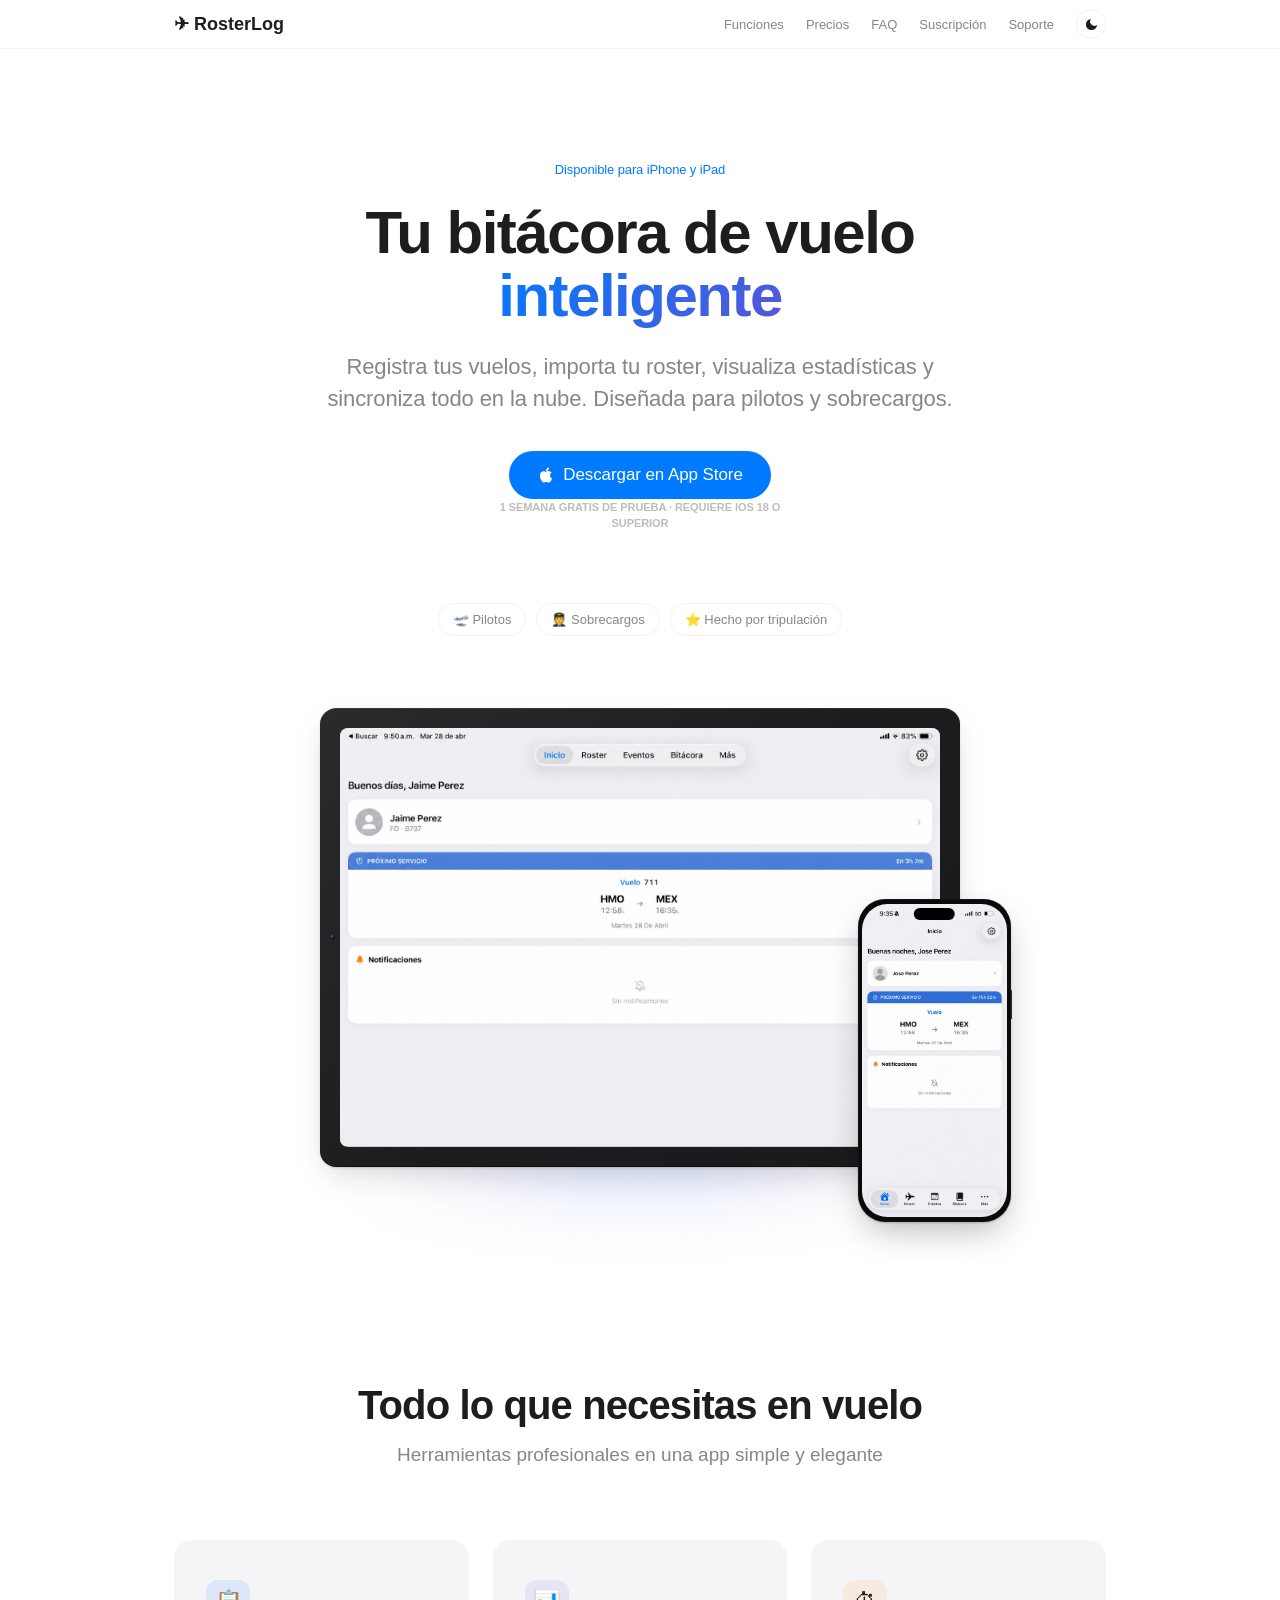
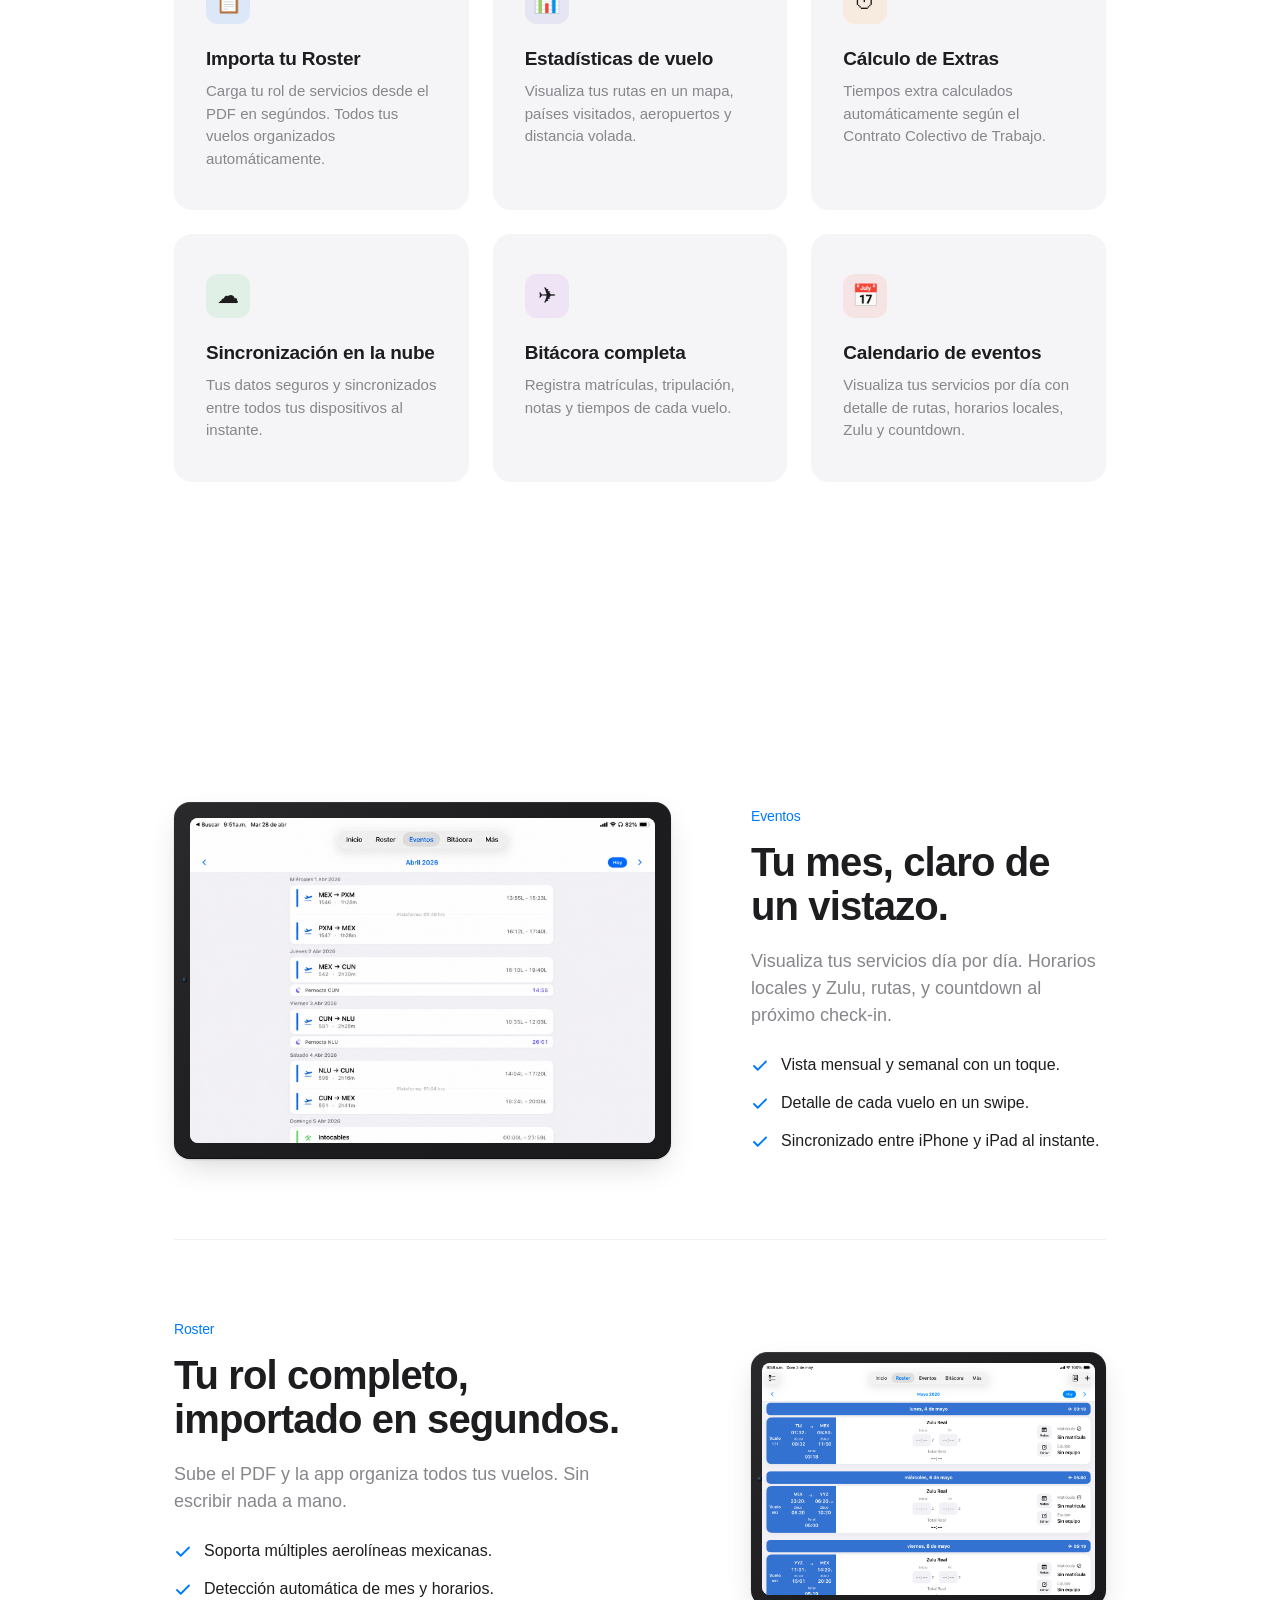
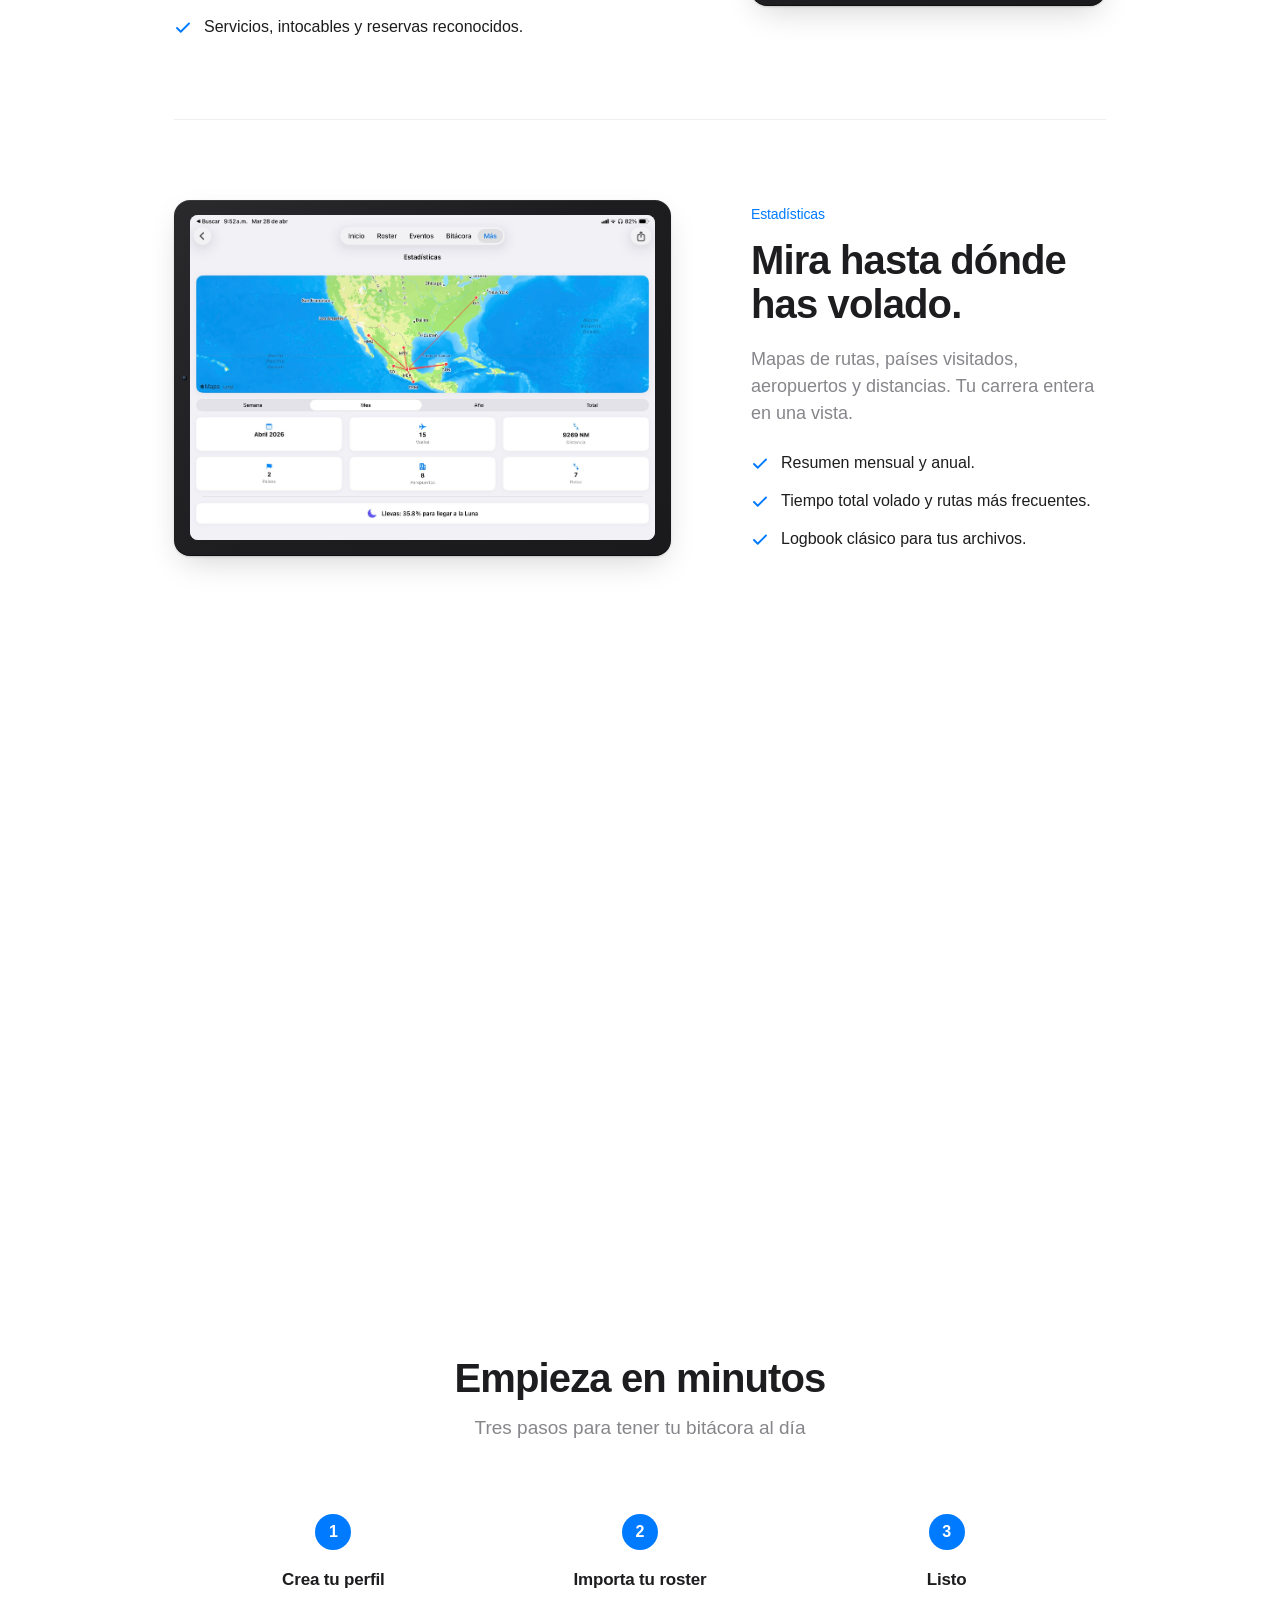
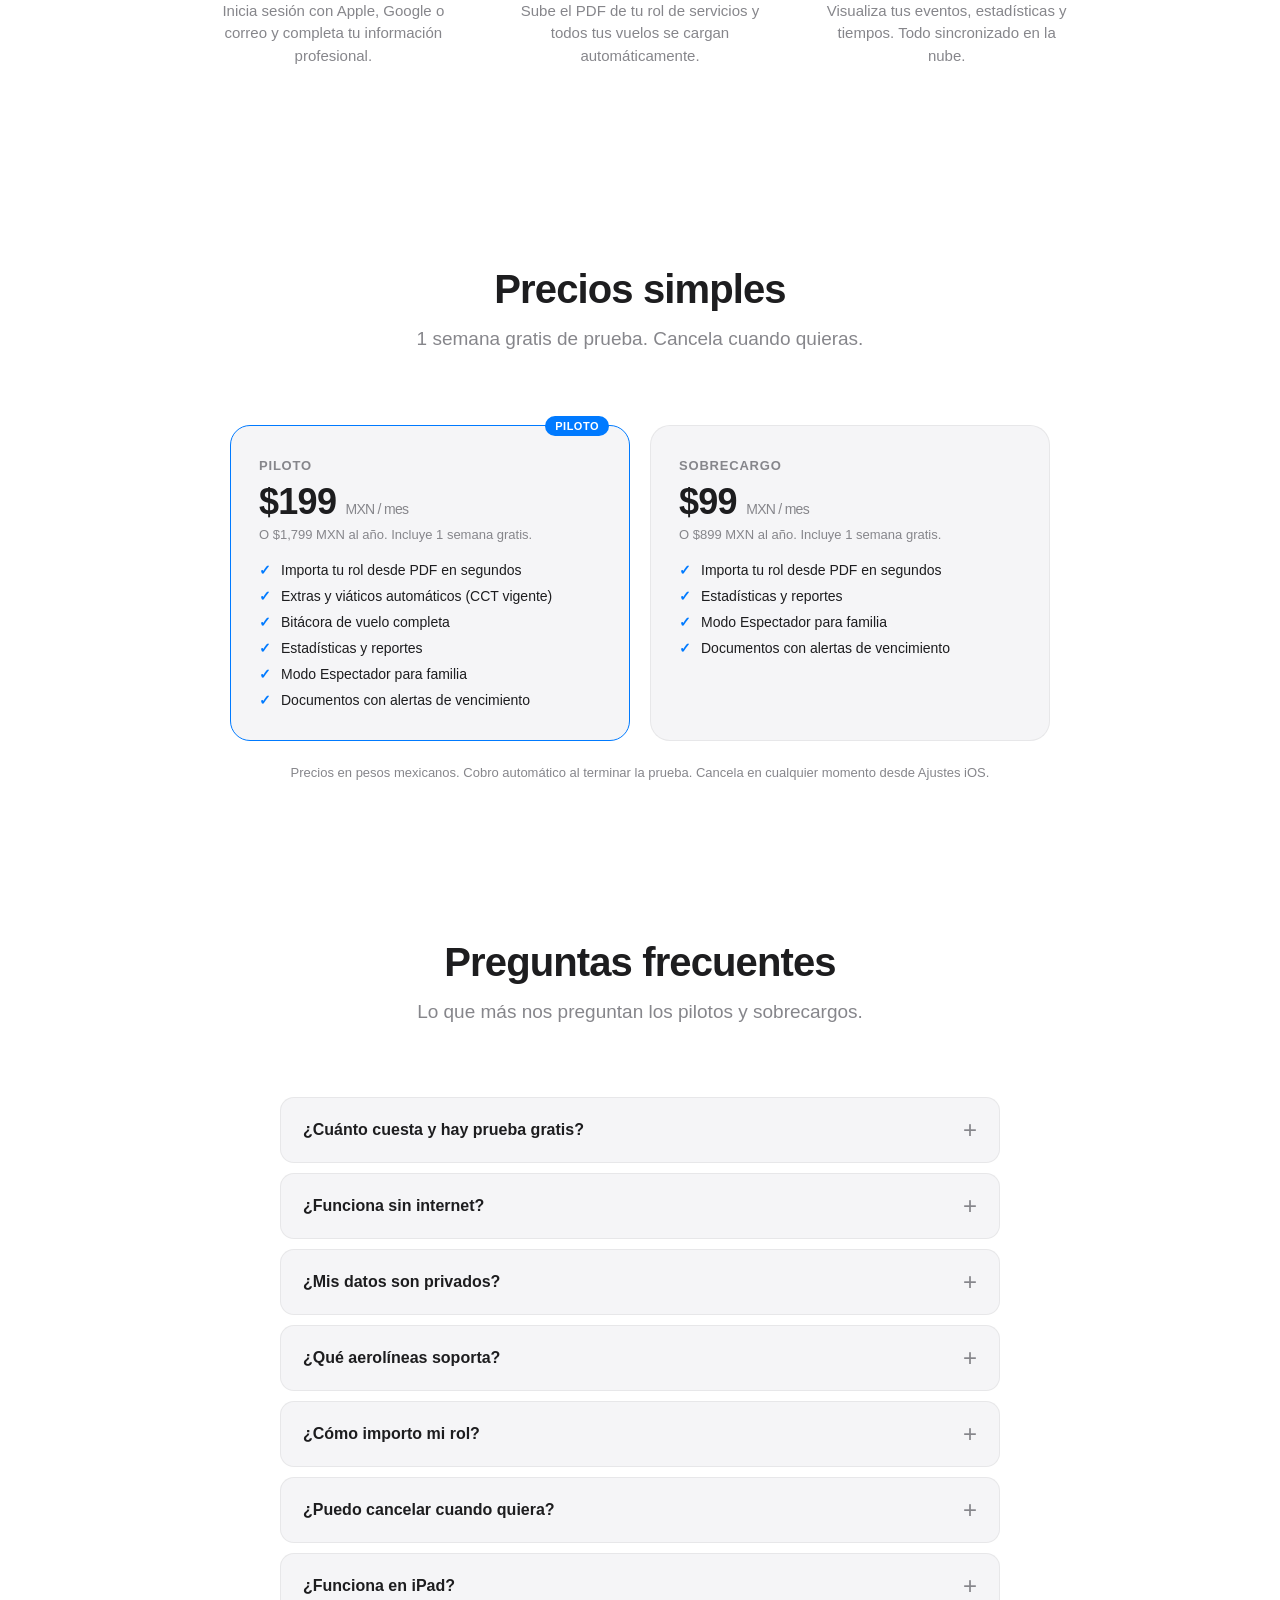
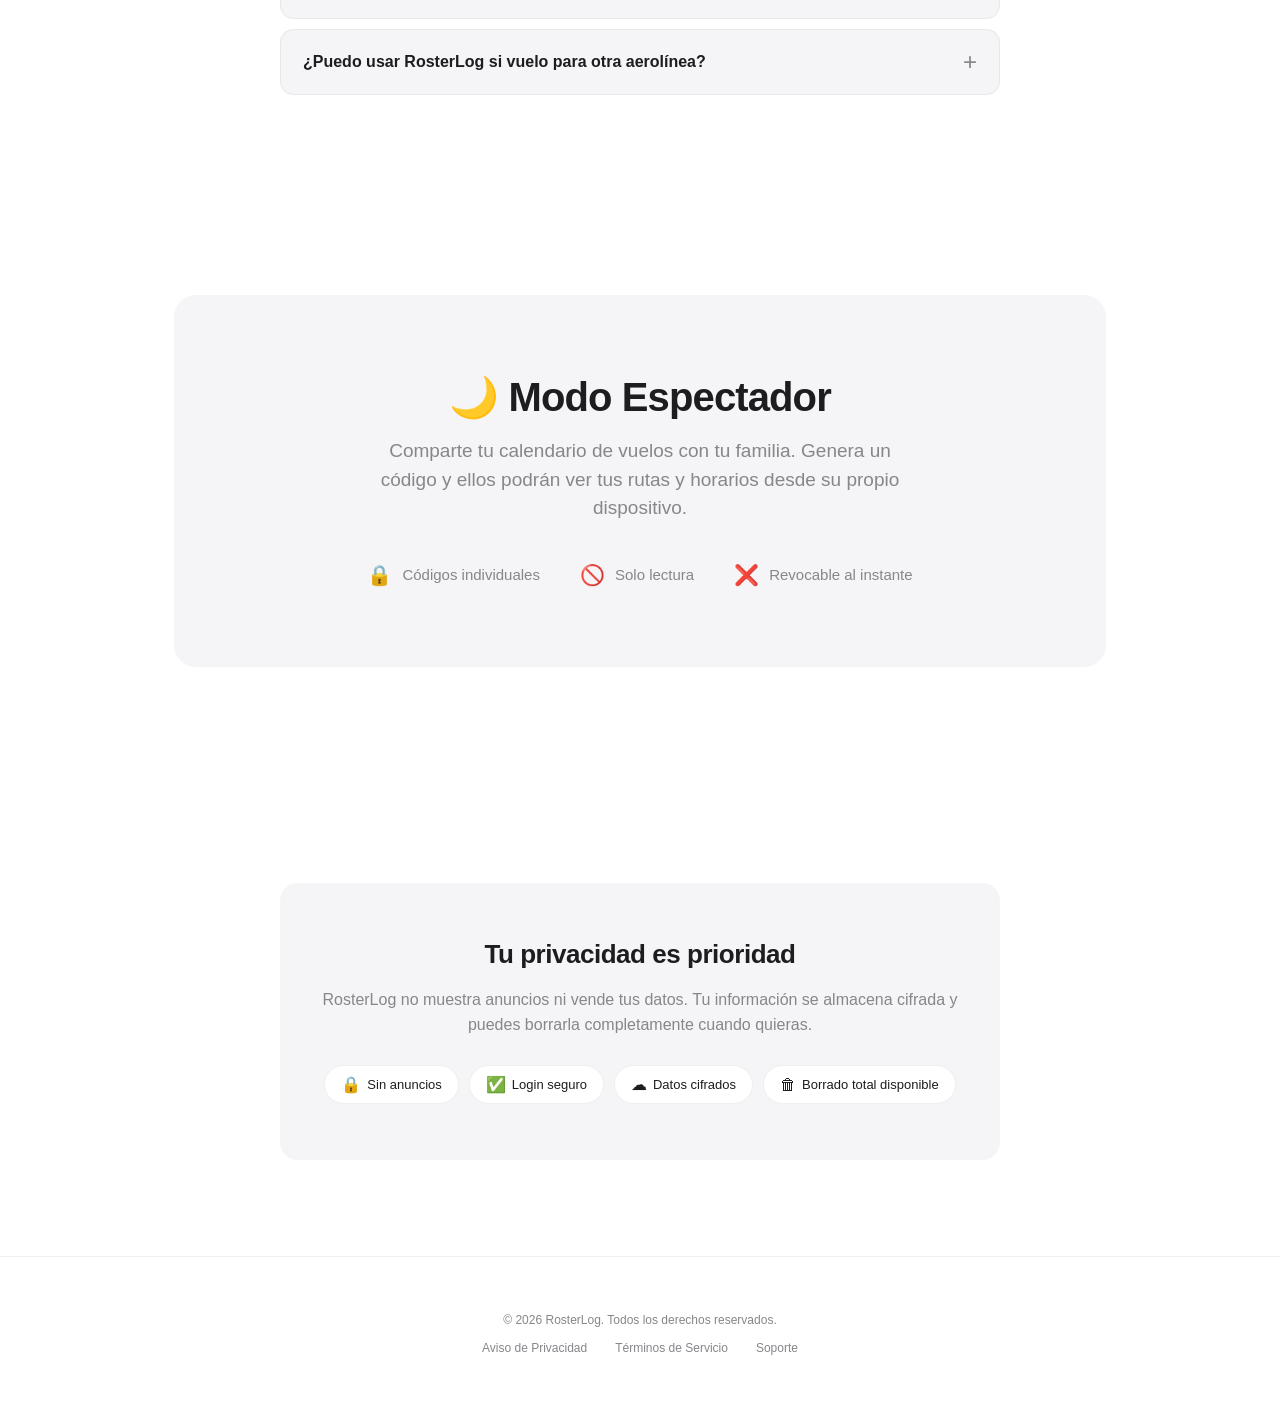
==== index.html @ 0566b2e9 "site: más margen entre CTA y disclaimer (14px → 28px) El transform: scale(0.5) reduce visualmente la" ====
<!DOCTYPE html>
<html lang="es">
<head>
    <meta charset="UTF-8">
    <meta name="viewport" content="width=device-width, initial-scale=1.0">
    <title>RosterLog — Tu bitácora de vuelo inteligente</title>
    <meta name="description" content="Registra tus vuelos, importa tu roster, calcula tiempos extra y sincroniza todo en la nube. Diseñada para pilotos y sobrecargos.">
    <meta name="theme-color" content="#007aff">
    <link rel="canonical" href="https://rosterlog.app/">
    <!-- Open Graph -->
    <meta property="og:type" content="website">
    <meta property="og:site_name" content="RosterLog">
    <meta property="og:title" content="RosterLog — Tu bitácora de vuelo inteligente">
    <meta property="og:description" content="Importa tu roster, calcula tiempos extra y mantén tu bitácora sincronizada. Para pilotos y sobrecargos.">
    <meta property="og:url" content="https://rosterlog.app/">
    <meta property="og:image" content="https://rosterlog.app/assets/og-image.svg">
    <meta property="og:image:width" content="1200">
    <meta property="og:image:height" content="630">
    <meta property="og:locale" content="es_MX">
    <!-- Twitter -->
    <meta name="twitter:card" content="summary_large_image">
    <meta name="twitter:title" content="RosterLog — Tu bitácora de vuelo inteligente">
    <meta name="twitter:description" content="Importa tu roster, calcula tiempos extra y mantén tu bitácora sincronizada.">
    <meta name="twitter:image" content="https://rosterlog.app/assets/og-image.svg">
    <!-- Analytics (privacy-friendly, sin cookies) -->
    <script defer data-domain="rosterlog.app" src="https://plausible.io/js/script.js"></script>
    <style>
        :root {
            --bg: #ffffff;
            --bg-alt: #f5f5f7;
            --text: #1d1d1f;
            --text-secondary: #86868b;
            --accent: #007aff;
            --accent-hover: #0056cc;
            --card-bg: #ffffff;
            --border: rgba(0,0,0,0.06);
        }
        @media (prefers-color-scheme: dark) {
            :root {
                --bg: #000000;
                --bg-alt: #1c1c1e;
                --text: #f5f5f7;
                --text-secondary: #98989d;
                --accent: #0a84ff;
                --accent-hover: #409cff;
                --card-bg: #1c1c1e;
                --border: rgba(255,255,255,0.08);
            }
        }
        * { margin: 0; padding: 0; box-sizing: border-box; }
        body {
            font-family: -apple-system, BlinkMacSystemFont, 'SF Pro Display', 'SF Pro Text', 'Helvetica Neue', sans-serif;
            background: var(--bg);
            color: var(--text);
            -webkit-font-smoothing: antialiased;
        }
        .container { max-width: 980px; margin: 0 auto; padding: 0 24px; }

        /* Nav */
        nav {
            position: fixed; top: 0; left: 0; right: 0; z-index: 100;
            background: rgba(255,255,255,0.72);
            backdrop-filter: saturate(180%) blur(20px);
            -webkit-backdrop-filter: saturate(180%) blur(20px);
            border-bottom: 1px solid var(--border);
        }
        @media (prefers-color-scheme: dark) {
            nav { background: rgba(0,0,0,0.72); }
        }
        nav .container {
            display: flex; justify-content: space-between; align-items: center;
            height: 48px;
        }
        nav .logo {
            font-size: 18px; font-weight: 700; color: var(--text);
            text-decoration: none; display: flex; align-items: center; gap: 8px;
        }
        nav .nav-links { display: flex; gap: 24px; }
        nav .nav-links a {
            font-size: 13px; color: var(--text-secondary); text-decoration: none;
            transition: color 0.2s;
        }
        nav .nav-links a:hover { color: var(--text); }

        /* Hero */
        .hero {
            padding: 160px 0 96px;
            text-align: center;
        }
        .hero-badge {
            display: inline-block;
            font-size: 13px; font-weight: 500;
            letter-spacing: -0.01em;
            color: var(--accent);
            margin-bottom: 24px;
        }
        .hero h1 {
            font-size: clamp(40px, 6vw, 60px);
            font-weight: 600;
            line-height: 1.05;
            letter-spacing: -0.025em;
            margin-bottom: 24px;
        }
        .hero h1 .gradient {
            background: linear-gradient(135deg, #007aff, #5856d6);
            -webkit-background-clip: text;
            -webkit-text-fill-color: transparent;
            background-clip: text;
        }
        .hero p {
            font-size: clamp(18px, 2vw, 22px);
            color: var(--text-secondary);
            max-width: 640px;
            margin: 0 auto 36px;
            line-height: 1.45;
            letter-spacing: -0.005em;
        }
        .hero-cta {
            display: inline-flex; align-items: center; gap: 8px;
            background: var(--accent);
            color: white;
            font-size: 17px; font-weight: 500;
            padding: 14px 28px;
            border-radius: 980px;
            text-decoration: none;
            transition: background 0.2s ease;
            letter-spacing: -0.005em;
        }
        .hero-cta:hover { background: var(--accent-hover); }
        .hero-cta svg { width: 18px; height: 18px; fill: white; }
        .hero-sub {
            /* Truco: los browsers tienen min-font-size (Safari ~9px,
             * Chrome ~6px) que ignora `font-size` menores. Usamos
             * font-size 10px + transform: scale(0.5) para visualmente
             * tener 5px sin chocar con el límite del browser.
             * Bloque con text-align center heredado del padre `.hero`
             * + transform-origin: center top mantiene el centrado bajo el CTA.
             */
            margin: 28px 0 -10px;
            width: 100%;
            text-align: center;
            font-size: 10px;
            font-weight: 600;
            letter-spacing: 0.06em;
            text-transform: uppercase;
            color: var(--text-secondary);
            opacity: 0.55;
            transform: scale(0.5);
            transform-origin: center top;
        }
        .hero-proof {
            margin-top: 40px;
            display: flex; justify-content: center; gap: 10px; flex-wrap: wrap;
        }
        .proof-pill {
            font-size: 13px; font-weight: 500;
            color: var(--text-secondary); background: transparent;
            padding: 8px 14px; border-radius: 999px;
            border: 1px solid var(--border);
        }
        /* ──────────────────────────────────────────────────────────
         * Marco iPad Pro 11" realista (CSS avanzado)
         * Técnicas:
         *  • Layered gradient para bezel (efecto brushed metal sutil)
         *  • Outer edge highlight con linear-gradient (brillo metálico)
         *  • Inner shadow en el screen recess (la pantalla parece hundida)
         *  • Camera multi-layer (ring + lens + reflection point)
         *  • Bottom shadow ambient (el iPad "descansa" sobre superficie)
         *  • Aspect-ratio 2388:1668 nativo del iPad Pro 11"
         * ────────────────────────────────────────────────────────── */
        .ipad-frame {
            position: relative;
            display: inline-block;
            width: 100%;
            padding: 3.17%;
            box-sizing: border-box;
            border-radius: clamp(16px, 2.6%, 30px);
            /* Bezel: gradient diagonal sutil simula brushed metal */
            background:
                linear-gradient(135deg, #2a2a2c 0%, #1d1d1f 50%, #1a1a1c 100%);
            /* Highlight metálico exterior + ambient shadow inferior */
            box-shadow:
                inset 0 1px 0 rgba(255, 255, 255, 0.08),
                inset 0 -1px 0 rgba(0, 0, 0, 0.5),
                0 1px 2px rgba(0, 0, 0, 0.15),
                0 12px 32px -8px rgba(0, 0, 0, 0.18);
        }
        @media (prefers-color-scheme: dark) {
            .ipad-frame {
                background:
                    linear-gradient(135deg, #38383a 0%, #2c2c2e 50%, #28282a 100%);
                box-shadow:
                    inset 0 1px 0 rgba(255, 255, 255, 0.06),
                    inset 0 -1px 0 rgba(0, 0, 0, 0.6),
                    0 1px 2px rgba(0, 0, 0, 0.4),
                    0 16px 40px -10px rgba(0, 0, 0, 0.5);
            }
        }
        /* Camera frontal del iPad Pro 11" M2 — 3 capas: ring exterior,
         * lente con reflejo, sombra interior. Posición: lado IZQUIERDO
         * vertical-center (orientación landscape estándar — el camera
         * está en el lado largo del device cuando lo sostienes en
         * landscape con el conector USB-C abajo).
         */
        .ipad-frame::before {
            content: "";
            position: absolute;
            top: 50%; left: 1.6%;
            transform: translateY(-50%);
            width: 0.6%;
            aspect-ratio: 1;
            min-width: 5px;
            border-radius: 50%;
            background:
                radial-gradient(circle at 30% 30%,
                    rgba(80, 110, 140, 0.85) 0%,
                    rgba(20, 25, 35, 0.95) 60%,
                    rgba(0, 0, 0, 1) 100%);
            box-shadow:
                inset 0 0 0 0.5px rgba(0, 0, 0, 0.6),
                0 0 0 1px rgba(255, 255, 255, 0.02);
        }
        /* Pantalla recessed con sombra interior leve */
        .ipad-frame .ipad-screen {
            position: relative;
            width: 100%;
            aspect-ratio: 2388 / 1668;
            border-radius: clamp(8px, 1.4%, 16px);
            overflow: hidden;
            background: var(--bg);
            box-shadow:
                inset 0 0 0 0.5px rgba(0, 0, 0, 0.4),
                inset 0 1px 1px rgba(0, 0, 0, 0.08);
        }
        .ipad-frame .ipad-screen img {
            width: 100%;
            height: 100%;
            object-fit: contain;
            display: block;
        }

        /* ──────────────────────────────────────────────────────────
         * Marco iPhone 15 Pro Max realista (CSS)
         * Specs físicas reales:
         *  • 159.9 × 76.7 mm (aspect 2.085)
         *  • Bezel uniforme ~1.55mm = 2.02% del ancho del device
         *  • Outer corner radius ~13.5mm = 17.6% width = 8.4% height
         *  • Display corner radius ~13mm = 17% width = 8.1% height
         *  • Dynamic Island 125×36pt (~29% display width)
         *  • Display 1290×2796px (aspect 1:2.167)
         * IMPORTANTE: usamos notación X%/Y% en border-radius para que las
         * esquinas sean CIRCULARES (no elípticas como sale con un solo %).
         * ────────────────────────────────────────────────────────── */
        /* iPhone 15 Pro Max — bezel ULTRA fino real (~1.55mm sobre body
         * 76.7mm = 2% pero visualmente Apple los hace lucir aún más
         * delgados con tono casi-negro continuo entre bezel y screen).
         * Trick clave: el bezel y el área del Dynamic Island deben ser
         * del MISMO color para que se fundan visualmente. El screenshot
         * propio del iOS ya lleva el área negra del status bar, así que
         * la "thickness aparente" del top viene de eso, no del bezel CSS.
         */
        .iphone-frame {
            position: relative;
            display: inline-block;
            width: 100%;
            padding: 0.7%;
            box-sizing: border-box;
            border-radius: 18% / 8.6%;
            background: #0a0a0c;
            box-shadow:
                inset 0 0 0 0.5px rgba(60, 60, 65, 0.4),
                0 1px 2px rgba(0, 0, 0, 0.2),
                0 14px 36px -8px rgba(0, 0, 0, 0.3);
        }
        @media (prefers-color-scheme: dark) {
            .iphone-frame {
                background: #1a1a1c;
                box-shadow:
                    inset 0 0 0 0.5px rgba(80, 80, 85, 0.35),
                    0 1px 2px rgba(0, 0, 0, 0.5),
                    0 18px 48px -10px rgba(0, 0, 0, 0.65);
            }
        }
        .iphone-frame .iphone-screen {
            position: relative;
            width: 100%;
            aspect-ratio: 1290 / 2796;
            border-radius: 17.5% / 8.3%;
            overflow: hidden;
            background: #000;
        }
        /* Dynamic Island — el screenshot ya tiene el área de status bar
         * negra; sólo necesitamos overlay del pill shape exacto encima.
         * Width 28% (real Apple specs), top offset 1.3% (11pt sobre 932pt).
         */
        .iphone-frame .iphone-screen::before {
            content: "";
            position: absolute;
            top: 1.3%;
            left: 50%;
            transform: translateX(-50%);
            width: 28%;
            aspect-ratio: 125 / 36;
            border-radius: 999px;
            background: #000;
            z-index: 2;
        }
        .iphone-frame .iphone-screen img {
            width: 100%;
            height: 100%;
            object-fit: contain;
            display: block;
        }
        /* Side buttons — Camera Control derecho + Action button izquierdo,
         * detalles realistas del iPhone 15 Pro Max.
         */
        .iphone-frame::after {
            /* Camera Control button (lado derecho, ~30% from top) */
            content: "";
            position: absolute;
            right: -0.4%;
            top: 28%;
            width: 0.8%;
            height: 9%;
            border-radius: 1px;
            background: linear-gradient(90deg, #1a1a1c 0%, #2c2c2e 50%, #1a1a1c 100%);
        }
        .iphone-frame .iphone-screen img {
            width: 100%;
            height: 100%;
            object-fit: contain;
            display: block;
        }

        /* ────────── Hero ──────────
         * iPad frame + iPhone overlay (en duo) con glow ambient debajo
         */
        .hero-mockup {
            margin: 72px auto 0;
            max-width: 640px;
            position: relative;
            animation: floatIn 0.9s cubic-bezier(0.2, 0.8, 0.2, 1) backwards;
        }
        .hero-mockup .iphone-frame {
            position: absolute;
            right: -8%;
            bottom: -12%;
            width: 24%;
            z-index: 2;
            animation: floatIn 0.9s 0.2s cubic-bezier(0.2, 0.8, 0.2, 1) backwards;
        }
        @media (prefers-reduced-motion: reduce) {
            .hero-mockup .iphone-frame { animation: none; }
        }
        .hero-mockup::before {
            content: "";
            position: absolute;
            left: 6%; right: 6%; bottom: -40px;
            height: 100px;
            background: radial-gradient(
                ellipse at center,
                rgba(0, 122, 255, 0.22) 0%,
                rgba(88, 86, 214, 0.13) 40%,
                transparent 75%
            );
            filter: blur(32px);
            z-index: -1;
            pointer-events: none;
        }
        @media (prefers-color-scheme: dark) {
            .hero-mockup::before {
                background: radial-gradient(
                    ellipse at center,
                    rgba(10, 132, 255, 0.36) 0%,
                    rgba(88, 86, 214, 0.22) 40%,
                    transparent 75%
                );
            }
        }
        @keyframes floatIn {
            from { opacity: 0; transform: translateY(24px); }
            to { opacity: 1; transform: translateY(0); }
        }
        @media (prefers-reduced-motion: reduce) {
            .hero-mockup { animation: none; }
        }

        /* ────────── Showcase media ──────────
         * iPad frame + reveal-on-scroll + hover lift sutil
         */
        .showcase-media .ipad-frame {
            transition: transform 0.5s cubic-bezier(0.2, 0.8, 0.2, 1);
        }
        .showcase-media:hover .ipad-frame {
            transform: translateY(-4px);
        }
        .showcase-row {
            opacity: 0;
            transform: translateY(32px);
            transition: opacity 0.7s cubic-bezier(0.2, 0.8, 0.2, 1),
                        transform 0.7s cubic-bezier(0.2, 0.8, 0.2, 1);
        }
        .showcase-row.visible {
            opacity: 1;
            transform: translateY(0);
        }
        @media (prefers-reduced-motion: reduce) {
            .showcase-row { opacity: 1; transform: none; transition: none; }
            .showcase-media .ipad-frame { transition: none; }
            .showcase-media:hover .ipad-frame { transform: none; }
        }

        @media (max-width: 900px) {
            .hero-mockup { max-width: 540px; margin-top: 56px; }
            .hero-mockup .iphone-frame {
                right: -6%; bottom: -10%; width: 22%;
            }
        }
        @media (max-width: 600px) {
            .hero-mockup { max-width: 96%; margin-top: 40px; }
            .hero-mockup::before { display: none; }
            .ipad-frame { padding: 2.4%; }
            .hero-mockup .iphone-frame {
                width: 20%;
                right: -4%; bottom: -8%;
            }
        }

        /* ───────── Showcase (estilo Apple marketing) ─────────
         * Sin sombras agresivas. Imágenes "limpias" sobre el fondo.
         * Espacios generosos al estilo apple.com/iphone.
         */
        .showcase {
            padding: 120px 0;
        }
        .showcase-row {
            display: grid;
            grid-template-columns: 1.4fr 1fr;
            align-items: center;
            gap: 80px;
            max-width: 1180px;
            margin: 0 auto;
            padding: 80px 0;
        }
        .showcase-row + .showcase-row {
            border-top: 1px solid var(--border);
        }
        .showcase-row.reverse .showcase-media { order: 2; }
        .showcase-row.reverse .showcase-text { order: 1; }
        .showcase-media {
            display: flex;
            justify-content: center;
            align-items: center;
        }
        .showcase-media .device-ipad {
            max-width: 560px;
        }
        .showcase-text {
            padding: 0;
            max-width: 460px;
        }
        .showcase-eyebrow {
            display: inline-block;
            font-size: 14px;
            font-weight: 500;
            letter-spacing: -0.01em;
            color: var(--accent);
            margin-bottom: 16px;
        }
        .showcase-text h2 {
            font-size: clamp(28px, 3.4vw, 40px);
            font-weight: 600;
            letter-spacing: -0.022em;
            line-height: 1.1;
            margin-bottom: 20px;
            color: var(--text);
        }
        .showcase-text p {
            font-size: 18px;
            line-height: 1.5;
            color: var(--text-secondary);
            margin-bottom: 24px;
        }
        .showcase-bullets {
            list-style: none;
            padding: 0;
            margin: 0;
            display: grid;
            gap: 14px;
        }
        .showcase-bullets li {
            display: flex;
            align-items: flex-start;
            gap: 12px;
            font-size: 16px;
            color: var(--text);
            line-height: 1.5;
        }
        .showcase-bullets li::before {
            content: "";
            flex-shrink: 0;
            width: 18px;
            height: 18px;
            margin-top: 4px;
            background-image: url("data:image/svg+xml;utf8,<svg xmlns='http://www.w3.org/2000/svg' viewBox='0 0 24 24' fill='none' stroke='%23007aff' stroke-width='2.5' stroke-linecap='round' stroke-linejoin='round'><polyline points='20 6 9 17 4 12'/></svg>");
            background-size: contain;
            background-position: center;
            background-repeat: no-repeat;
        }
        @media (max-width: 900px) {
            .showcase { padding: 72px 0; }
            .showcase-row {
                grid-template-columns: 1fr;
                gap: 40px;
                padding: 56px 0;
                max-width: 580px;
            }
            .showcase-row .showcase-media { order: 1 !important; }
            .showcase-row .showcase-text { order: 2 !important; max-width: none; }
            .showcase-text h2 { font-size: 26px; }
            .showcase-text p { font-size: 16px; }
            .showcase-media .frame { max-width: 360px; }
        }

        /* Features */
        .features { padding: 120px 0; }
        .section-header {
            text-align: center;
            margin-bottom: 72px;
        }
        .section-header h2 {
            font-size: clamp(28px, 3.6vw, 40px);
            font-weight: 600;
            letter-spacing: -0.022em;
            line-height: 1.1;
            margin-bottom: 14px;
        }
        .section-header p {
            font-size: 19px;
            color: var(--text-secondary);
            max-width: 600px;
            margin: 0 auto;
            line-height: 1.45;
        }
        .features-grid {
            display: grid;
            grid-template-columns: repeat(auto-fit, minmax(280px, 1fr));
            gap: 24px;
        }
        .feature-card {
            background: var(--bg-alt);
            border-radius: 18px;
            padding: 40px 32px;
            transition: transform 0.3s cubic-bezier(0.2, 0.8, 0.2, 1);
        }
        .feature-card:hover { transform: translateY(-2px); }
        .feature-icon {
            width: 44px; height: 44px;
            border-radius: 12px;
            display: flex; align-items: center; justify-content: center;
            font-size: 22px;
            margin-bottom: 24px;
        }
        .feature-card h3 {
            font-size: 19px; font-weight: 600;
            letter-spacing: -0.012em;
            margin-bottom: 10px;
        }
        .feature-card p {
            font-size: 15px;
            color: var(--text-secondary);
            line-height: 1.5;
        }

        /* How it works */
        .how { padding: 120px 0; }
        .steps {
            display: grid;
            grid-template-columns: repeat(auto-fit, minmax(220px, 1fr));
            gap: 40px;
            max-width: 880px;
            margin: 0 auto;
        }
        .step { text-align: center; padding: 0 8px; }
        .step-number {
            width: 36px; height: 36px; border-radius: 50%;
            background: var(--accent); color: white;
            font-size: 16px; font-weight: 600;
            display: flex; align-items: center; justify-content: center;
            margin: 0 auto 20px;
        }
        .step h3 {
            font-size: 17px; font-weight: 600;
            letter-spacing: -0.01em;
            margin-bottom: 10px;
        }
        .step p {
            font-size: 15px;
            color: var(--text-secondary);
            line-height: 1.5;
        }

        /* Spectator */
        .spectator { padding: 120px 0; }
        .spectator-card {
            background: var(--bg-alt);
            border-radius: 22px;
            padding: 80px 48px;
            text-align: center;
        }
        @media (prefers-color-scheme: dark) {
            .spectator-card { background: var(--bg-alt); }
        }
        .spectator-card h2 {
            font-size: clamp(28px, 3.6vw, 40px);
            font-weight: 600;
            letter-spacing: -0.022em;
            line-height: 1.1;
            margin-bottom: 18px;
        }
        .spectator-card p {
            font-size: 19px;
            color: var(--text-secondary);
            max-width: 560px;
            margin: 0 auto 40px;
            line-height: 1.5;
        }
        .spectator-features {
            display: flex;
            justify-content: center;
            gap: 40px;
            flex-wrap: wrap;
        }
        .spectator-feat {
            display: flex; align-items: center; gap: 10px;
            font-size: 15px;
            color: var(--text-secondary);
        }
        .spectator-feat span { font-size: 20px; }

        /* Privacy */
        .privacy-section { padding: 96px 0; text-align: center; }
        .privacy-card {
            background: var(--bg-alt);
            border-radius: 18px;
            padding: 56px 40px;
            max-width: 720px;
            margin: 0 auto;
        }
        .privacy-card h2 {
            font-size: 26px;
            font-weight: 600;
            letter-spacing: -0.018em;
            margin-bottom: 18px;
        }
        .privacy-card p {
            font-size: 16px;
            color: var(--text-secondary);
            line-height: 1.55;
            margin-bottom: 12px;
        }
        .privacy-badges {
            display: flex; justify-content: center; gap: 10px;
            flex-wrap: wrap; margin-top: 28px;
        }
        .privacy-badge {
            display: flex; align-items: center; gap: 6px;
            font-size: 13px; font-weight: 500; color: var(--text);
            background: var(--bg); padding: 9px 16px;
            border-radius: 980px; border: 1px solid var(--border);
        }
        .privacy-badge span { font-size: 16px; }

        /* Footer */
        footer {
            padding: 56px 0 48px;
            border-top: 1px solid var(--border);
            text-align: center;
        }
        footer p {
            font-size: 12px;
            color: var(--text-secondary);
            margin-bottom: 14px;
        }
        footer .footer-links {
            display: flex; justify-content: center; gap: 28px;
            flex-wrap: wrap;
        }
        footer .footer-links a {
            font-size: 12px;
            color: var(--text-secondary);
            text-decoration: none;
            transition: color 0.2s;
        }
        footer .footer-links a:hover { color: var(--text); }

        @media (max-width: 600px) {
            .hero { padding: 120px 0 60px; }
            .spectator-card { padding: 40px 24px; }
            .privacy-card { padding: 28px 20px; }
            nav .nav-links { gap: 16px; }
            nav .nav-links a { font-size: 12px; }
        }
    </style>
    <link rel="stylesheet" href="assets/shared.css">
    <style>
        /* Overrides data-theme para la landing (mantiene sus tokens propios
           pero activa el toggle manual usando la clase en <html>). */
        [data-theme="light"] {
            --bg: #ffffff; --bg-alt: #f5f5f7; --text: #1d1d1f;
            --text-secondary: #86868b; --accent: #007aff; --accent-hover: #0056cc;
            --card-bg: #ffffff; --border: rgba(0,0,0,0.06);
        }
        [data-theme="dark"] {
            --bg: #000000; --bg-alt: #1c1c1e; --text: #f5f5f7;
            --text-secondary: #98989d; --accent: #0a84ff; --accent-hover: #409cff;
            --card-bg: #1c1c1e; --border: rgba(255,255,255,0.08);
        }
        [data-theme="light"] nav.site-nav { background: rgba(255,255,255,0.72); }
        [data-theme="dark"] nav.site-nav { background: rgba(0,0,0,0.72); }

        /* Pricing */
        .pricing { padding: 80px 0; }
        .pricing-grid {
            display: grid; grid-template-columns: repeat(auto-fit, minmax(280px, 1fr));
            gap: 20px; max-width: 820px; margin: 0 auto;
        }
        .price-card {
            background: var(--bg-alt); border-radius: 20px; padding: 32px 28px;
            border: 1px solid var(--border); position: relative;
        }
        .price-card.featured { border-color: var(--accent); }
        .price-card .pc-tag {
            position: absolute; top: -10px; right: 20px;
            background: var(--accent); color: #fff; font-size: 11px; font-weight: 700;
            letter-spacing: 0.5px; padding: 4px 10px; border-radius: 999px;
        }
        .price-card h3 { font-size: 13px; font-weight: 700; color: var(--text-secondary); text-transform: uppercase; letter-spacing: 0.8px; margin-bottom: 8px; }
        .price-card .price { font-size: 36px; font-weight: 800; letter-spacing: -0.02em; margin-bottom: 4px; }
        .price-card .price small { font-size: 14px; font-weight: 500; color: var(--text-secondary); }
        .price-card .pc-hint { font-size: 13px; color: var(--text-secondary); margin-bottom: 20px; }
        .price-card ul { list-style: none; display: flex; flex-direction: column; gap: 10px; }
        .price-card li { font-size: 14px; display: flex; gap: 10px; align-items: flex-start; }
        .price-card li::before { content: "✓"; color: var(--accent); font-weight: 700; flex-shrink: 0; }

        /* FAQ */
        .faq { padding: 80px 0; }
        .faq-list { max-width: 720px; margin: 0 auto; display: flex; flex-direction: column; gap: 10px; }
        .faq details {
            background: var(--bg-alt); border-radius: 14px; padding: 18px 22px;
            border: 1px solid var(--border);
        }
        .faq summary {
            cursor: pointer; font-size: 16px; font-weight: 600; list-style: none;
            display: flex; justify-content: space-between; align-items: center; gap: 12px;
        }
        .faq summary::-webkit-details-marker { display: none; }
        .faq summary::after {
            content: "+"; font-size: 24px; font-weight: 400; color: var(--text-secondary);
            transition: transform 0.2s;
        }
        .faq details[open] summary::after { content: "−"; }
        .faq details p {
            margin-top: 12px; font-size: 15px; line-height: 1.55; color: var(--text-secondary);
        }
        .faq details a { color: var(--accent); text-decoration: none; }
        .faq details a:hover { text-decoration: underline; }
    </style>
</head>
<body>

<nav class="site-nav">
    <div class="container">
        <a href="/" class="logo">&#9992; RosterLog</a>
        <div class="nav-links">
            <a href="#features">Funciones</a>
            <a href="#pricing">Precios</a>
            <a href="#faq">FAQ</a>
            <a href="billing.html">Suscripción</a>
            <a href="support.html">Soporte</a>
            <button class="theme-toggle" type="button" aria-label="Cambiar tema">
                <svg class="icon-moon" viewBox="0 0 24 24"><path d="M21 12.79A9 9 0 1 1 11.21 3 7 7 0 0 0 21 12.79z"/></svg>
                <svg class="icon-sun" viewBox="0 0 24 24"><path d="M12 4.5a1 1 0 0 1-1-1v-1a1 1 0 1 1 2 0v1a1 1 0 0 1-1 1zm0 17a1 1 0 0 1-1-1v-1a1 1 0 1 1 2 0v1a1 1 0 0 1-1 1zm8.5-8.5a1 1 0 0 1 0-2h1a1 1 0 1 1 0 2h-1zm-17 0a1 1 0 0 1 0-2h1a1 1 0 1 1 0 2h-1zm14.04-6.04a1 1 0 0 1 0-1.41l.7-.71a1 1 0 1 1 1.42 1.41l-.71.71a1 1 0 0 1-1.41 0zm-12.08 12.08a1 1 0 0 1 0-1.41l.71-.71a1 1 0 1 1 1.41 1.41l-.7.71a1 1 0 0 1-1.42 0zm12.08 0a1 1 0 0 1-1.41 0l-.71-.7a1 1 0 1 1 1.41-1.42l.71.71a1 1 0 0 1 0 1.41zm-12.08-12.08a1 1 0 0 1-1.42 0l-.7-.71A1 1 0 1 1 4.17 4.33l.71.7a1 1 0 0 1 0 1.42zM12 7a5 5 0 1 0 0 10 5 5 0 0 0 0-10z"/></svg>
            </button>
        </div>
    </div>
</nav>

<section class="hero">
    <div class="container">
        <div class="hero-badge">Disponible para iPhone y iPad</div>
        <h1>Tu bitácora de vuelo<br><span class="gradient">inteligente</span></h1>
        <p>Registra tus vuelos, importa tu roster, visualiza estadísticas y sincroniza todo en la nube. Diseñada para pilotos y sobrecargos.</p>
        <a href="https://apps.apple.com/mx/app/rosterlog/id6740038094" class="hero-cta" target="_blank" rel="noopener">
            <svg viewBox="0 0 24 24"><path d="M18.71 19.5c-.83 1.24-1.71 2.45-3.05 2.47-1.34.03-1.77-.79-3.29-.79-1.53 0-2 .77-3.27.82-1.31.05-2.3-1.32-3.14-2.53C4.25 17 2.94 12.45 4.7 9.39c.87-1.52 2.43-2.48 4.12-2.51 1.28-.02 2.5.87 3.29.87.78 0 2.26-1.07 3.8-.91.65.03 2.47.26 3.64 1.98-.09.06-2.17 1.28-2.15 3.81.03 3.02 2.65 4.03 2.68 4.04-.03.07-.42 1.44-1.38 2.83M13 3.5c.73-.83 1.94-1.46 2.94-1.5.13 1.17-.34 2.35-1.04 3.19-.69.85-1.83 1.51-2.95 1.42-.15-1.15.41-2.35 1.05-3.11z"/></svg>
            Descargar en App Store
        </a>
        <p class="hero-sub">1 semana gratis de prueba &middot; Requiere iOS 18 o superior</p>

        <div class="hero-proof">
            <span class="proof-pill">&#128747; Pilotos</span>
            <span class="proof-pill">&#129489;&#8205;&#9992;&#65039; Sobrecargos</span>
            <span class="proof-pill">&#11088; Hecho por tripulación</span>
        </div>

        <div class="hero-mockup">
            <div class="ipad-frame" aria-label="RosterLog en iPad">
                <div class="ipad-screen">
                    <img src="assets/screenshots/raw/ipad-inicio.png" alt="Pantalla de inicio de RosterLog en iPad">
                </div>
            </div>
            <div class="iphone-frame" aria-hidden="true">
                <div class="iphone-screen">
                    <img src="assets/screenshots/raw/iphone-inicio.png" alt="">
                </div>
            </div>
        </div>
    </div>
</section>

<section class="features" id="features">
    <div class="container">
        <div class="section-header">
            <h2>Todo lo que necesitas en vuelo</h2>
            <p>Herramientas profesionales en una app simple y elegante</p>
        </div>
        <div class="features-grid">
            <div class="feature-card">
                <div class="feature-icon" style="background:rgba(0,122,255,0.1);">&#128203;</div>
                <h3>Importa tu Roster</h3>
                <p>Carga tu rol de servicios desde el PDF en segúndos. Todos tus vuelos organizados automáticamente.</p>
            </div>
            <div class="feature-card">
                <div class="feature-icon" style="background:rgba(88,86,214,0.1);">&#128202;</div>
                <h3>Estadísticas de vuelo</h3>
                <p>Visualiza tus rutas en un mapa, países visitados, aeropuertos y distancia volada.</p>
            </div>
            <div class="feature-card">
                <div class="feature-icon" style="background:rgba(255,149,0,0.1);">&#9201;</div>
                <h3>Cálculo de Extras</h3>
                <p>Tiempos extra calculados automáticamente según el Contrato Colectivo de Trabajo.</p>
            </div>
            <div class="feature-card">
                <div class="feature-icon" style="background:rgba(52,199,89,0.1);">&#9729;</div>
                <h3>Sincronización en la nube</h3>
                <p>Tus datos seguros y sincronizados entre todos tus dispositivos al instante.</p>
            </div>
            <div class="feature-card">
                <div class="feature-icon" style="background:rgba(175,82,222,0.1);">&#9992;</div>
                <h3>Bitácora completa</h3>
                <p>Registra matrículas, tripulación, notas y tiempos de cada vuelo.</p>
            </div>
            <div class="feature-card">
                <div class="feature-icon" style="background:rgba(255,69,58,0.1);">&#128197;</div>
                <h3>Calendario de eventos</h3>
                <p>Visualiza tus servicios por día con detalle de rutas, horarios locales, Zulu y countdown.</p>
            </div>
        </div>
    </div>
</section>

<section class="showcase">
    <div class="container">
        <article class="showcase-row">
            <div class="showcase-media">
                <div class="ipad-frame">
                    <div class="ipad-screen">
                        <img src="assets/screenshots/raw/ipad-eventos.png" alt="Calendario de eventos en RosterLog" loading="lazy">
                    </div>
                </div>
            </div>
            <div class="showcase-text">
                <span class="showcase-eyebrow">Eventos</span>
                <h2>Tu mes, claro de un vistazo.</h2>
                <p>Visualiza tus servicios día por día. Horarios locales y Zulu, rutas, y countdown al próximo check-in.</p>
                <ul class="showcase-bullets">
                    <li>Vista mensual y semanal con un toque.</li>
                    <li>Detalle de cada vuelo en un swipe.</li>
                    <li>Sincronizado entre iPhone y iPad al instante.</li>
                </ul>
            </div>
        </article>

        <article class="showcase-row reverse">
            <div class="showcase-media">
                <div class="ipad-frame">
                    <div class="ipad-screen">
                        <img src="assets/screenshots/raw/ipad-roster.png" alt="Roster del piloto en RosterLog" loading="lazy">
                    </div>
                </div>
            </div>
            <div class="showcase-text">
                <span class="showcase-eyebrow">Roster</span>
                <h2>Tu rol completo, importado en segundos.</h2>
                <p>Sube el PDF y la app organiza todos tus vuelos. Sin escribir nada a mano.</p>
                <ul class="showcase-bullets">
                    <li>Soporta múltiples aerolíneas mexicanas.</li>
                    <li>Detección automática de mes y horarios.</li>
                    <li>Servicios, intocables y reservas reconocidos.</li>
                </ul>
            </div>
        </article>

        <article class="showcase-row">
            <div class="showcase-media">
                <div class="ipad-frame">
                    <div class="ipad-screen">
                        <img src="assets/screenshots/raw/ipad-estadisticas.jpg" alt="Estadísticas de vuelo en RosterLog" loading="lazy">
                    </div>
                </div>
            </div>
            <div class="showcase-text">
                <span class="showcase-eyebrow">Estadísticas</span>
                <h2>Mira hasta dónde has volado.</h2>
                <p>Mapas de rutas, países visitados, aeropuertos y distancias. Tu carrera entera en una vista.</p>
                <ul class="showcase-bullets">
                    <li>Resumen mensual y anual.</li>
                    <li>Tiempo total volado y rutas más frecuentes.</li>
                    <li>Logbook clásico para tus archivos.</li>
                </ul>
            </div>
        </article>

        <article class="showcase-row reverse">
            <div class="showcase-media">
                <div class="ipad-frame">
                    <div class="ipad-screen">
                        <img src="assets/screenshots/raw/ipad-metar.jpg" alt="Información de aeropuertos y METAR" loading="lazy">
                    </div>
                </div>
            </div>
            <div class="showcase-text">
                <span class="showcase-eyebrow">Aeropuertos</span>
                <h2>METAR, TAF y datos al instante.</h2>
                <p>Información actualizada de cada aeropuerto que visitas. Sin abrir 5 apps distintas.</p>
                <ul class="showcase-bullets">
                    <li>METAR y TAF en formato legible.</li>
                    <li>Coordenadas, elevación y zona horaria.</li>
                    <li>Histórico de tus visitas a cada aeropuerto.</li>
                </ul>
            </div>
        </article>
    </div>
</section>

<section class="how" id="how">
    <div class="container">
        <div class="section-header">
            <h2>Empieza en minutos</h2>
            <p>Tres pasos para tener tu bitácora al día</p>
        </div>
        <div class="steps">
            <div class="step">
                <div class="step-number">1</div>
                <h3>Crea tu perfil</h3>
                <p>Inicia sesión con Apple, Google o correo y completa tu información profesional.</p>
            </div>
            <div class="step">
                <div class="step-number">2</div>
                <h3>Importa tu roster</h3>
                <p>Sube el PDF de tu rol de servicios y todos tus vuelos se cargan automáticamente.</p>
            </div>
            <div class="step">
                <div class="step-number">3</div>
                <h3>Listo</h3>
                <p>Visualiza tus eventos, estadísticas y tiempos. Todo sincronizado en la nube.</p>
            </div>
        </div>
    </div>
</section>

<section class="pricing" id="pricing">
    <div class="container">
        <div class="section-header">
            <h2>Precios simples</h2>
            <p>1 semana gratis de prueba. Cancela cuando quieras.</p>
        </div>
        <div class="pricing-grid">
            <div class="price-card featured">
                <span class="pc-tag">PILOTO</span>
                <h3>Piloto</h3>
                <div class="price">$199 <small>MXN / mes</small></div>
                <div class="pc-hint">O $1,799 MXN al año. Incluye 1 semana gratis.</div>
                <ul>
                    <li>Importa tu rol desde PDF en segundos</li>
                    <li>Extras y viáticos automáticos (CCT vigente)</li>
                    <li>Bitácora de vuelo completa</li>
                    <li>Estadísticas y reportes</li>
                    <li>Modo Espectador para familia</li>
                    <li>Documentos con alertas de vencimiento</li>
                </ul>
            </div>
            <div class="price-card">
                <h3>Sobrecargo</h3>
                <div class="price">$99 <small>MXN / mes</small></div>
                <div class="pc-hint">O $899 MXN al año. Incluye 1 semana gratis.</div>
                <ul>
                    <li>Importa tu rol desde PDF en segundos</li>
                    <li>Estadísticas y reportes</li>
                    <li>Modo Espectador para familia</li>
                    <li>Documentos con alertas de vencimiento</li>
                </ul>
            </div>
        </div>
        <p style="text-align:center; margin-top:24px; font-size:13px; color:var(--text-secondary);">
            Precios en pesos mexicanos. Cobro automático al terminar la prueba. Cancela en cualquier momento desde Ajustes iOS.
        </p>
    </div>
</section>

<section class="faq" id="faq">
    <div class="container">
        <div class="section-header">
            <h2>Preguntas frecuentes</h2>
            <p>Lo que más nos preguntan los pilotos y sobrecargos.</p>
        </div>
        <div class="faq-list">
            <details>
                <summary>¿Cuánto cuesta y hay prueba gratis?</summary>
                <p>Sí: 1 semana gratis para probar todas las funciones. Después, $199 MXN al mes o $1,799 al año si eres piloto; $99 al mes o $899 al año si eres sobrecargo. Cancela antes de que termine la prueba si no quieres continuar.</p>
            </details>
            <details>
                <summary>¿Funciona sin internet?</summary>
                <p>Sí. La app funciona offline y sincroniza cuando regresas a internet. Los cálculos locales (tiempos, rutas, countdown) no dependen de conexión.</p>
            </details>
            <details>
                <summary>¿Mis datos son privados?</summary>
                <p>Tus datos son tuyos. No vendemos información, no hay anuncios, y puedes borrar toda tu cuenta cuando quieras. Leer el <a href="privacy.html">aviso de privacidad</a>.</p>
            </details>
            <details>
                <summary>¿Qué aerolíneas soporta?</summary>
                <p>Soportamos los principales contratos colectivos mexicanos (Contrato A y B) tanto para pilotos como sobrecargos. Los cálculos usan el CCT correspondiente a tu contrato y puesto.</p>
            </details>
            <details>
                <summary>¿Cómo importo mi rol?</summary>
                <p>Descarga el PDF de tu rol desde el portal de la aerolínea, luego desde la app selecciona "Importar Roster" y elige el archivo. En segundos aparecen todos tus vuelos con tiempos locales y Zulu.</p>
            </details>
            <details>
                <summary>¿Puedo cancelar cuando quiera?</summary>
                <p>Sí. Desde Ajustes iOS → Apple ID → Suscripciones, o desde <a href="billing.html">esta página</a> si compraste vía web. Sin preguntas, sin penalizaciones.</p>
            </details>
            <details>
                <summary>¿Funciona en iPad?</summary>
                <p>Sí. La misma app corre en iPhone y iPad con interfaz adaptada. Requiere iOS / iPadOS 17 o posterior.</p>
            </details>
            <details>
                <summary>¿Puedo usar RosterLog si vuelo para otra aerolínea?</summary>
                <p>La bitácora básica y el calendario funcionan para cualquier piloto o sobrecargo. Los cálculos automáticos de tiempos extra y viáticos están afinados para los contratos colectivos más comunes — si vuelas para otra aerolínea, avísanos y evaluamos soporte.</p>
            </details>
        </div>
    </div>
</section>

<section class="spectator">
    <div class="container">
        <div class="spectator-card">
            <h2>&#127769; Modo Espectador</h2>
            <p>Comparte tu calendario de vuelos con tu familia. Genera un código y ellos podrán ver tus rutas y horarios desde su propio dispositivo.</p>
            <div class="spectator-features">
                <div class="spectator-feat"><span>&#128274;</span> Códigos individuales</div>
                <div class="spectator-feat"><span>&#128683;</span> Solo lectura</div>
                <div class="spectator-feat"><span>&#10060;</span> Revocable al instante</div>
            </div>
        </div>
    </div>
</section>

<section class="privacy-section">
    <div class="container">
        <div class="privacy-card">
            <h2>Tu privacidad es prioridad</h2>
            <p>RosterLog no muestra anuncios ni vende tus datos. Tu información se almacena cifrada y puedes borrarla completamente cuando quieras.</p>
            <div class="privacy-badges">
                <div class="privacy-badge"><span>&#128274;</span> Sin anuncios</div>
                <div class="privacy-badge"><span>&#9989;</span> Login seguro</div>
                <div class="privacy-badge"><span>&#9729;</span> Datos cifrados</div>
                <div class="privacy-badge"><span>&#128465;</span> Borrado total disponible</div>
            </div>
        </div>
    </div>
</section>

<footer>
    <div class="container">
        <p>&copy; 2026 RosterLog. Todos los derechos reservados.</p>
        <div class="footer-links">
            <a href="privacy.html">Aviso de Privacidad</a>
            <a href="terms.html">Términos de Servicio</a>
            <a href="support.html">Soporte</a>
        </div>
    </div>
</footer>

<script src="assets/theme.js"></script>
<script>
    // Reveal-on-scroll para showcase rows. IntersectionObserver es más
    // performante que listeners de scroll y respeta prefers-reduced-motion
    // automáticamente porque la transición CSS ya se desactiva en ese caso.
    (function() {
        const rows = document.querySelectorAll('.showcase-row');
        if (!('IntersectionObserver' in window) || rows.length === 0) {
            // Fallback sin IO: muestra todo de inmediato.
            rows.forEach(r => r.classList.add('visible'));
            return;
        }
        const io = new IntersectionObserver((entries) => {
            for (const entry of entries) {
                if (entry.isIntersecting) {
                    entry.target.classList.add('visible');
                    io.unobserve(entry.target);
                }
            }
        }, {
            threshold: 0.15,
            rootMargin: '0px 0px -80px 0px'
        });
        rows.forEach(r => io.observe(r));
    })();
</script>
</body>
</html>
---- assets/shared.css ----
/* Shared design tokens + nav + footer, estilo Apple.
   Las páginas pueden sobrescribir variables si necesitan.
   Modo: default sigue el sistema; data-theme en <html> fuerza uno. */

:root {
    --bg: #ffffff;
    --bg-alt: #f5f5f7;
    --text: #1d1d1f;
    --text-secondary: #86868b;
    --accent: #007aff;
    --accent-hover: #0056cc;
    --card-bg: #ffffff;
    --border: rgba(0,0,0,0.06);
    --success: #30d158;
    --danger: #ff3b30;
    --nav-bg: rgba(255,255,255,0.72);
}
@media (prefers-color-scheme: dark) {
    :root:not([data-theme="light"]) {
        --bg: #000000;
        --bg-alt: #1c1c1e;
        --text: #f5f5f7;
        --text-secondary: #98989d;
        --accent: #0a84ff;
        --accent-hover: #409cff;
        --card-bg: #1c1c1e;
        --border: rgba(255,255,255,0.08);
        --nav-bg: rgba(0,0,0,0.72);
    }
}
[data-theme="dark"] {
    --bg: #000000;
    --bg-alt: #1c1c1e;
    --text: #f5f5f7;
    --text-secondary: #98989d;
    --accent: #0a84ff;
    --accent-hover: #409cff;
    --card-bg: #1c1c1e;
    --border: rgba(255,255,255,0.08);
    --nav-bg: rgba(0,0,0,0.72);
}

* { margin: 0; padding: 0; box-sizing: border-box; }
body {
    font-family: -apple-system, BlinkMacSystemFont, 'SF Pro Display', 'SF Pro Text', 'Helvetica Neue', sans-serif;
    background: var(--bg);
    color: var(--text);
    -webkit-font-smoothing: antialiased;
    min-height: 100vh;
}
.container { max-width: 980px; margin: 0 auto; padding: 0 24px; }

/* Nav */
nav.site-nav {
    position: fixed; top: 0; left: 0; right: 0; z-index: 100;
    background: var(--nav-bg);
    backdrop-filter: saturate(180%) blur(20px);
    -webkit-backdrop-filter: saturate(180%) blur(20px);
    border-bottom: 1px solid var(--border);
}
nav.site-nav .container {
    display: flex; align-items: center; justify-content: space-between;
    height: 48px; gap: 16px;
}
nav.site-nav .logo {
    font-size: 18px; font-weight: 700; color: var(--text);
    text-decoration: none; display: flex; align-items: center; gap: 8px;
    white-space: nowrap;
}
nav.site-nav .nav-links {
    display: flex; gap: 22px; align-items: center;
    flex: 1; justify-content: flex-end;
}
nav.site-nav .nav-links a {
    font-size: 13px; color: var(--text-secondary); text-decoration: none;
    transition: color 0.2s;
}
nav.site-nav .nav-links a:hover { color: var(--text); }
nav.site-nav .nav-links a.active { color: var(--text); }

/* Theme toggle */
.theme-toggle {
    background: none; border: 1px solid var(--border);
    width: 30px; height: 30px; border-radius: 50%;
    cursor: pointer; color: var(--text);
    display: inline-flex; align-items: center; justify-content: center;
    font-family: inherit; padding: 0;
    transition: background 0.15s, border-color 0.15s;
}
.theme-toggle:hover { background: var(--bg-alt); border-color: var(--text-secondary); }
.theme-toggle svg { width: 15px; height: 15px; fill: currentColor; }
.theme-toggle .icon-sun { display: none; }
.theme-toggle .icon-moon { display: block; }
[data-theme="dark"] .theme-toggle .icon-sun,
@media (prefers-color-scheme: dark) {
    :root:not([data-theme="light"]) .theme-toggle .icon-sun { display: block; }
    :root:not([data-theme="light"]) .theme-toggle .icon-moon { display: none; }
}
[data-theme="dark"] .theme-toggle .icon-sun { display: block; }
[data-theme="dark"] .theme-toggle .icon-moon { display: none; }

@media (max-width: 520px) {
    nav.site-nav .nav-links { gap: 14px; }
    nav.site-nav .nav-links a { font-size: 12px; }
}

/* Layout */
main.page { padding: 100px 0 60px; }
.page-header { text-align: center; margin-bottom: 40px; }
.page-header h1 {
    font-size: clamp(32px, 5vw, 44px); font-weight: 700;
    letter-spacing: -0.02em; margin-bottom: 12px;
}
.page-header p { font-size: 17px; color: var(--text-secondary); }

/* Cards y contenido */
.content-card {
    background: var(--bg-alt); border-radius: 20px; padding: 32px;
    max-width: 720px; margin: 0 auto 20px;
}
.content-card h2 {
    font-size: 22px; font-weight: 600;
    margin-top: 28px; margin-bottom: 12px;
    letter-spacing: -0.01em;
}
.content-card h2:first-child { margin-top: 0; }
.content-card h3 { font-size: 17px; margin-bottom: 8px; font-weight: 600; }
.content-card p, .content-card li {
    font-size: 15px; color: var(--text); line-height: 1.55;
    margin-bottom: 10px;
}
.content-card ul { padding-left: 22px; margin-bottom: 14px; }
.content-card a { color: var(--accent); text-decoration: none; }
.content-card a:hover { text-decoration: underline; }
.content-card .meta {
    font-size: 13px; color: var(--text-secondary); margin-bottom: 24px;
}
.content-card table {
    width: 100%; border-collapse: collapse; margin: 12px 0;
    font-size: 14px;
}
.content-card th, .content-card td {
    text-align: left; padding: 10px 12px;
    border-bottom: 1px solid var(--border);
}
.content-card th { font-weight: 600; color: var(--text-secondary); font-size: 13px; }

.info-card {
    background: var(--bg); border: 1px solid var(--border);
    border-radius: 14px; padding: 18px 20px; margin: 12px 0;
}
.info-card h3 { font-size: 16px; font-weight: 600; margin-bottom: 6px; }
.info-card p { font-size: 14px; color: var(--text-secondary); margin-bottom: 6px; line-height: 1.5; }
.info-card p:last-child { margin-bottom: 0; }

.danger-card {
    background: rgba(255,59,48,0.06);
    border: 1px solid rgba(255,59,48,0.2);
    border-radius: 14px; padding: 18px 20px; margin: 16px 0;
}
.danger-card h3 { color: var(--danger); font-size: 16px; font-weight: 600; margin-bottom: 6px; }
.danger-card p { font-size: 14px; line-height: 1.5; margin-bottom: 6px; }

/* Footer */
footer.site-footer {
    padding: 40px 0; border-top: 1px solid var(--border);
    text-align: center; margin-top: 60px;
}
footer.site-footer p {
    font-size: 13px; color: var(--text-secondary); margin-bottom: 12px;
}
footer.site-footer .footer-links {
    display: flex; justify-content: center; gap: 24px; flex-wrap: wrap;
}
footer.site-footer .footer-links a {
    font-size: 13px; color: var(--text-secondary); text-decoration: none;
}
footer.site-footer .footer-links a:hover { color: var(--text); }
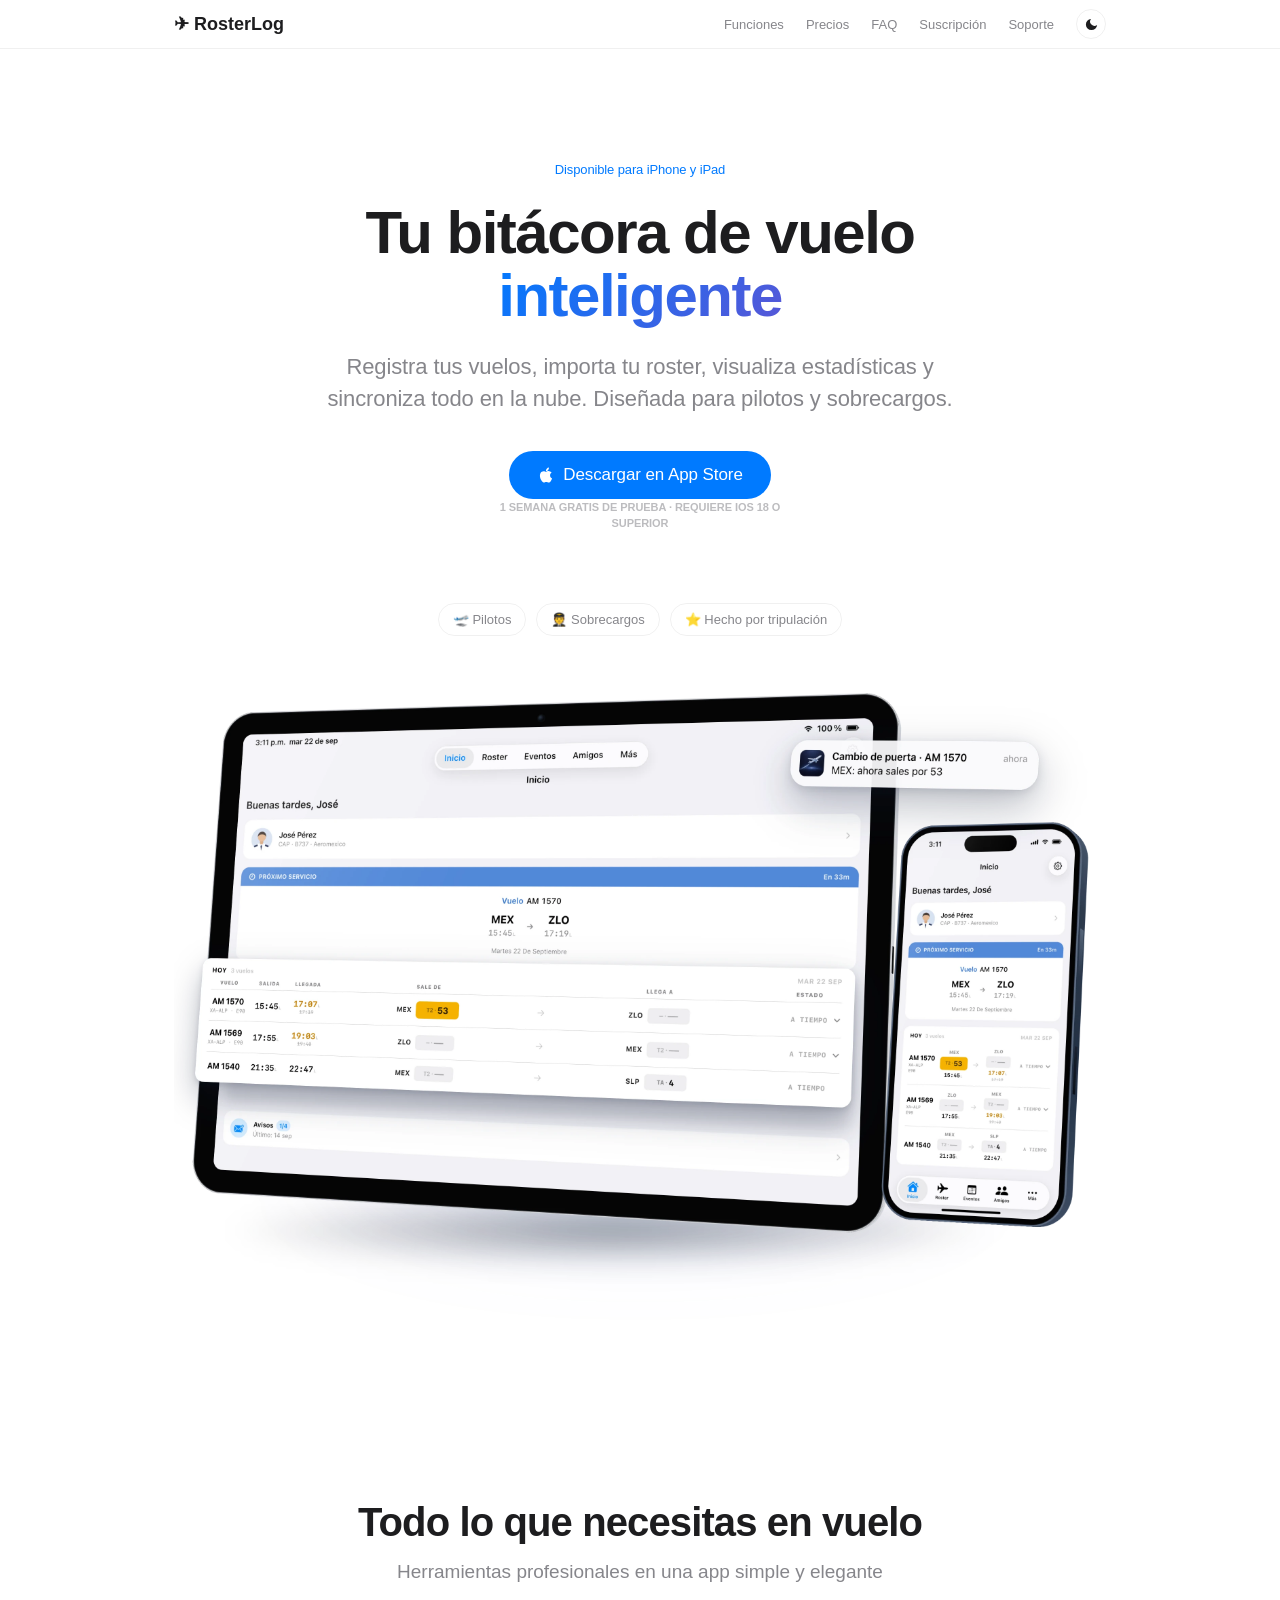
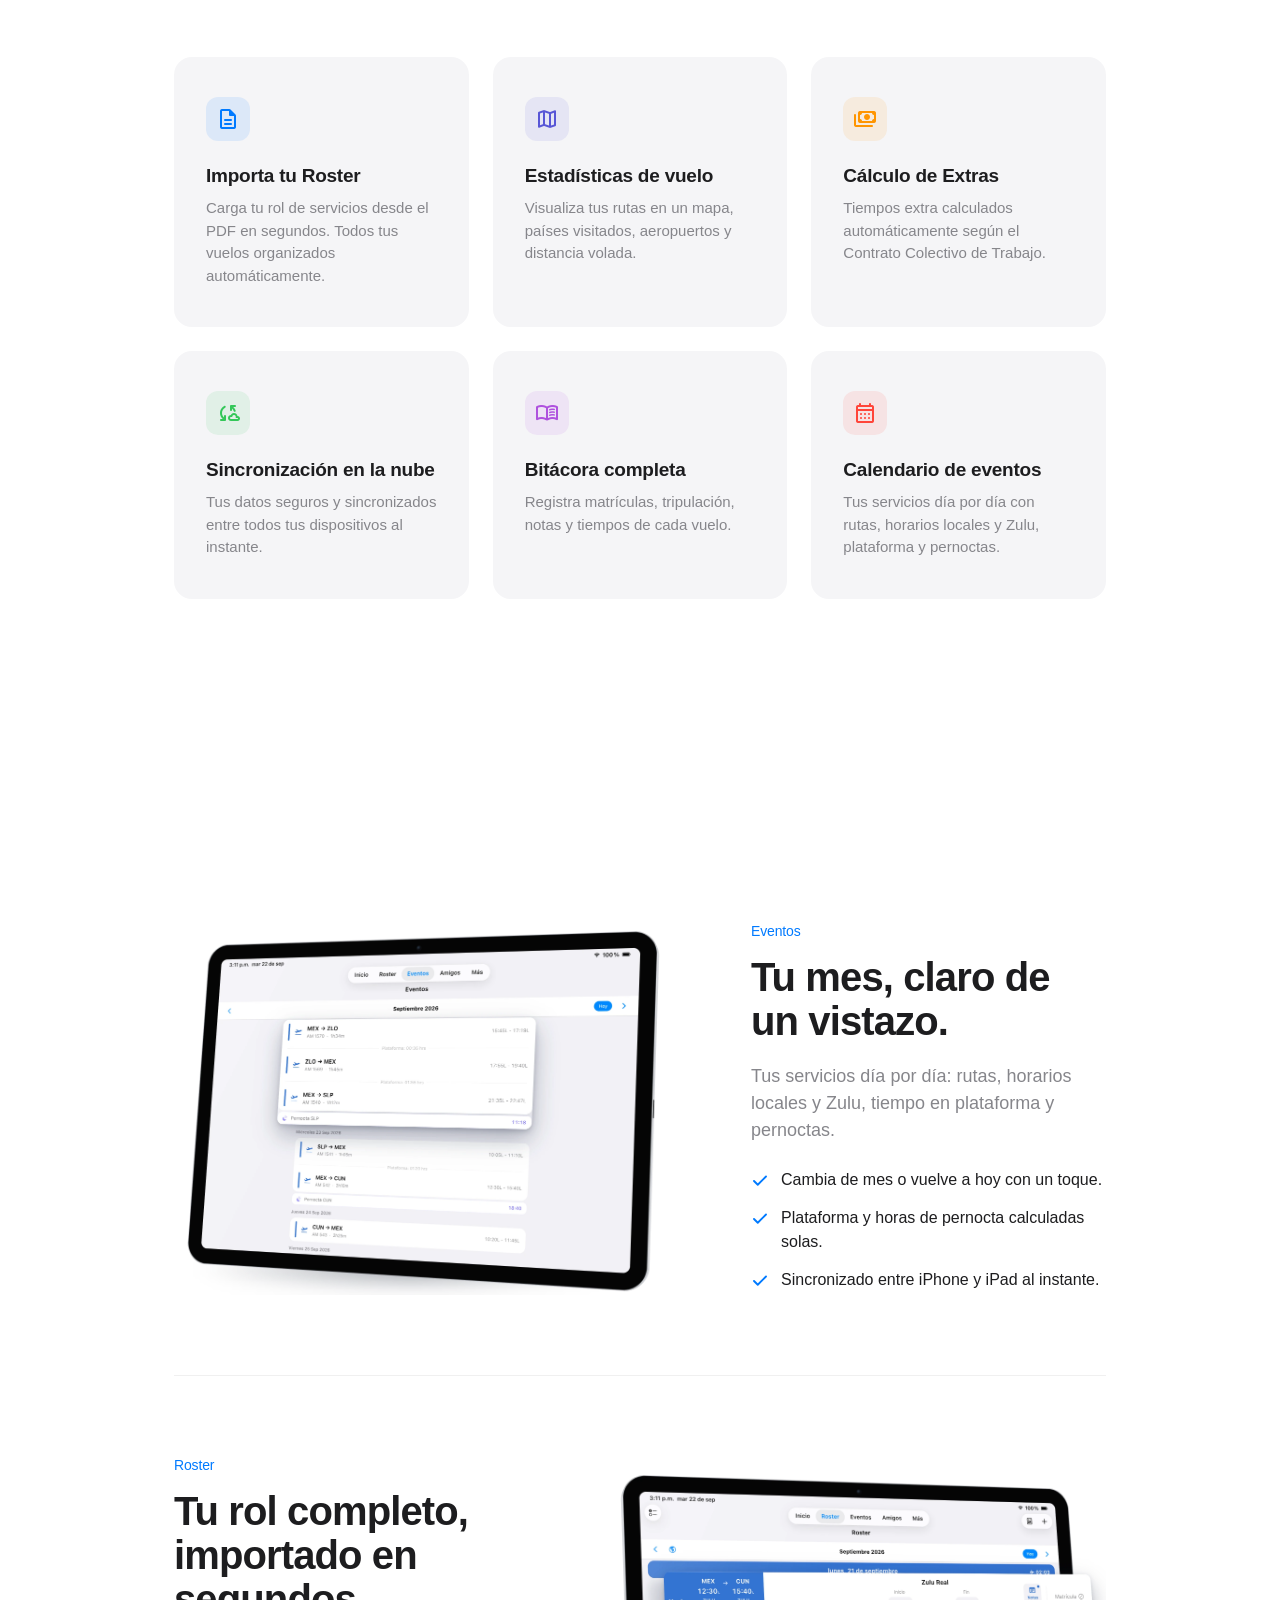
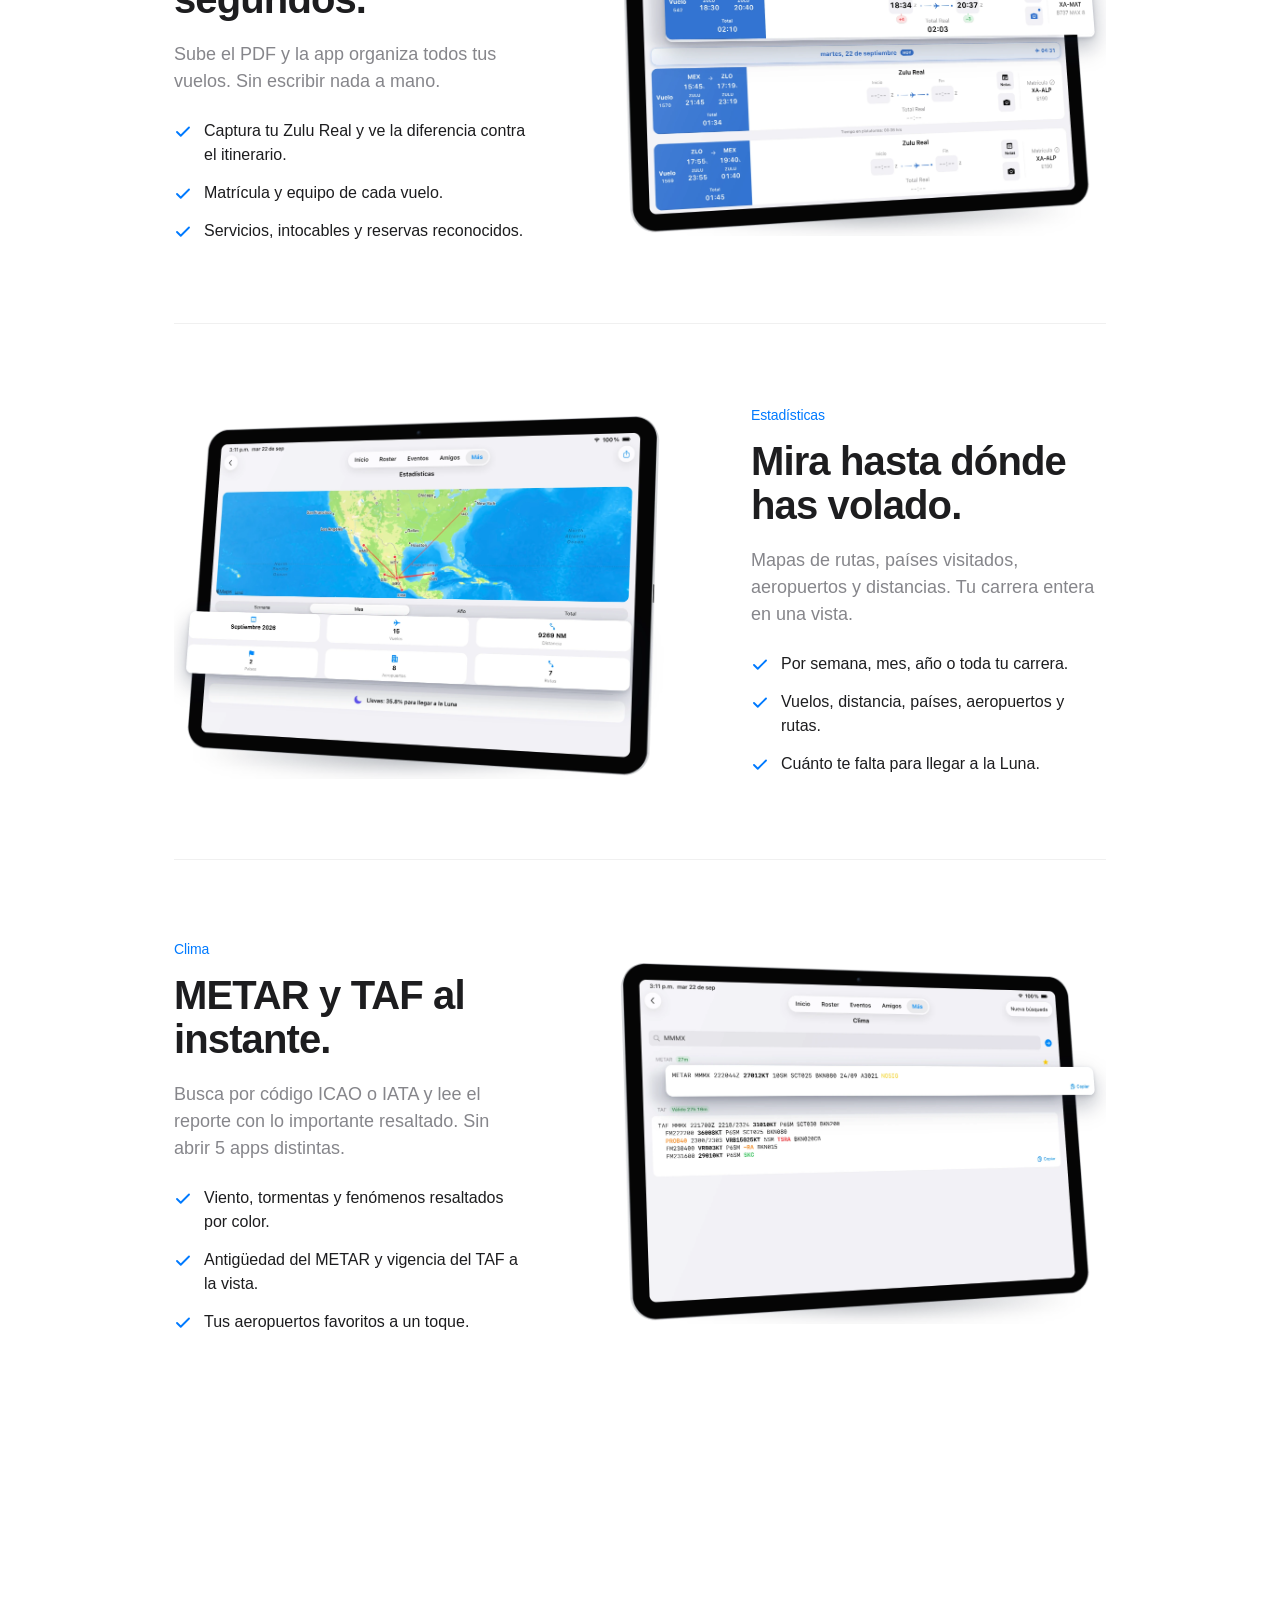
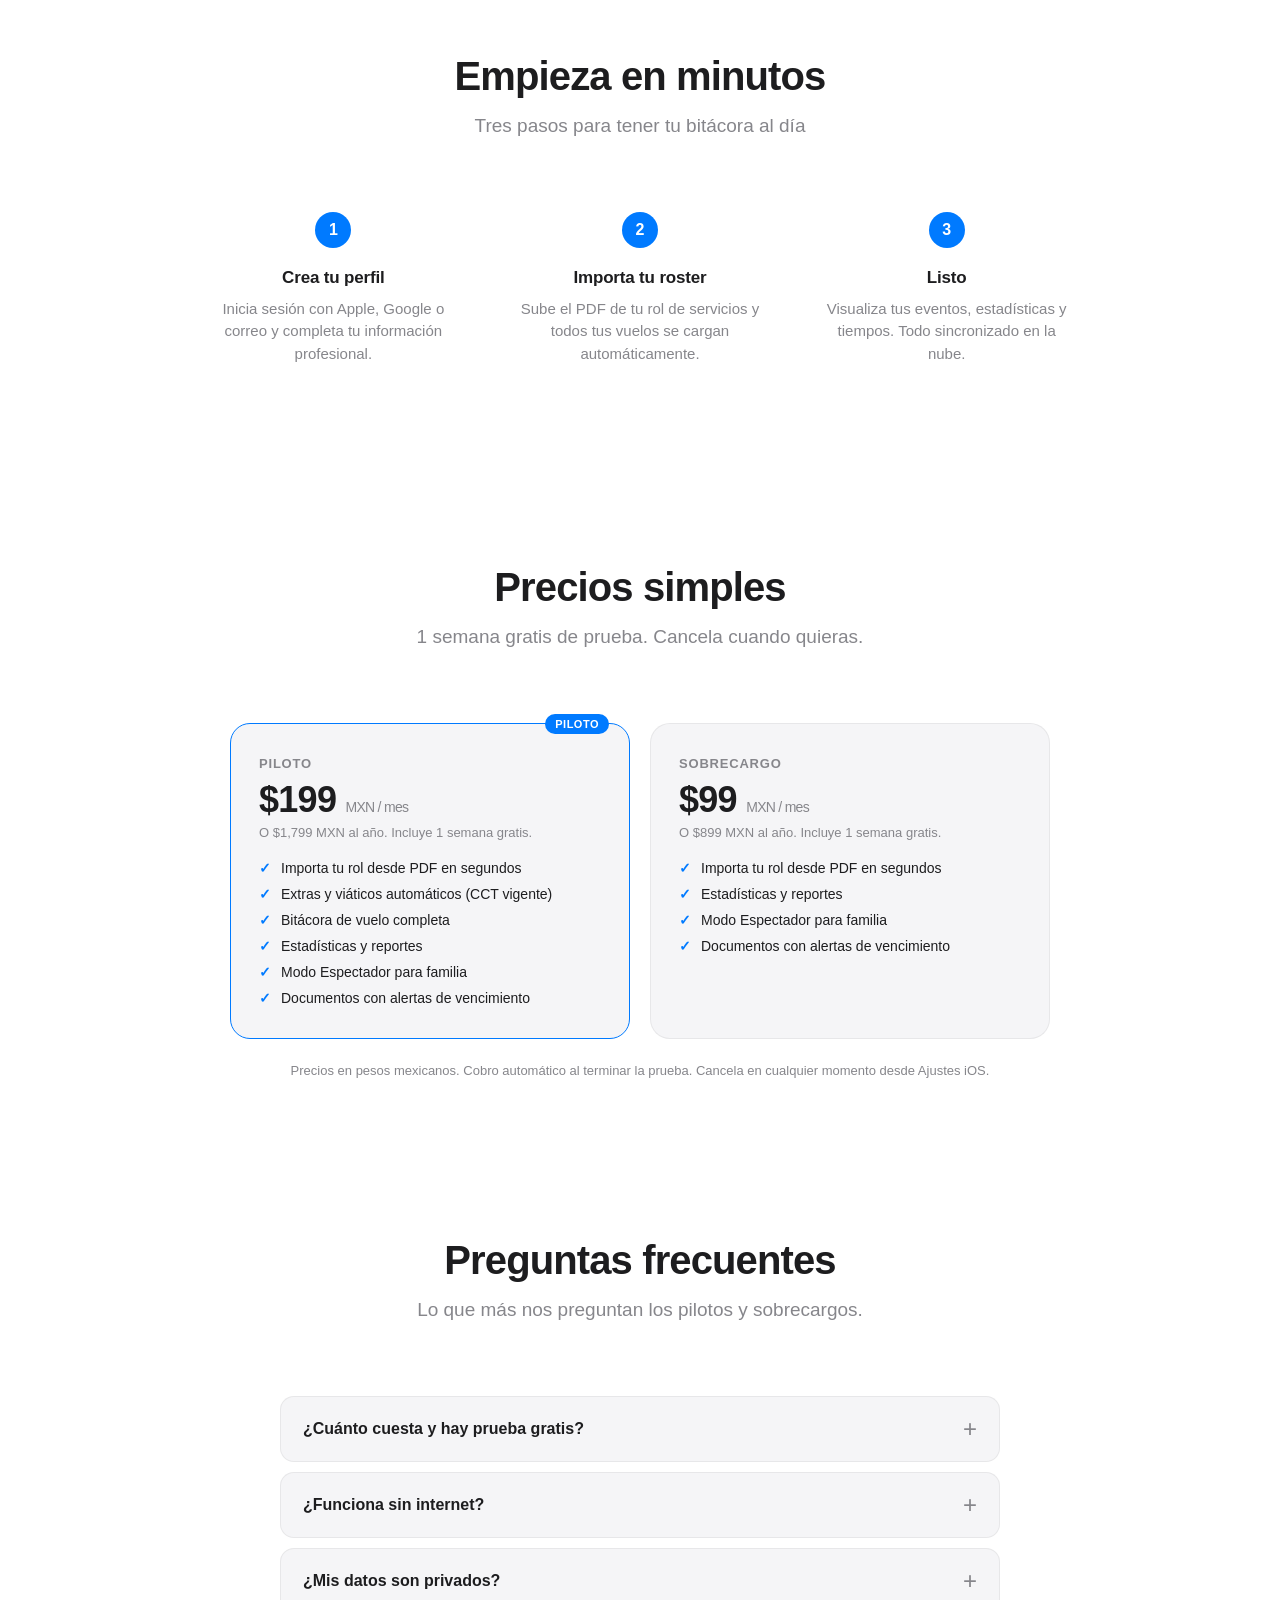
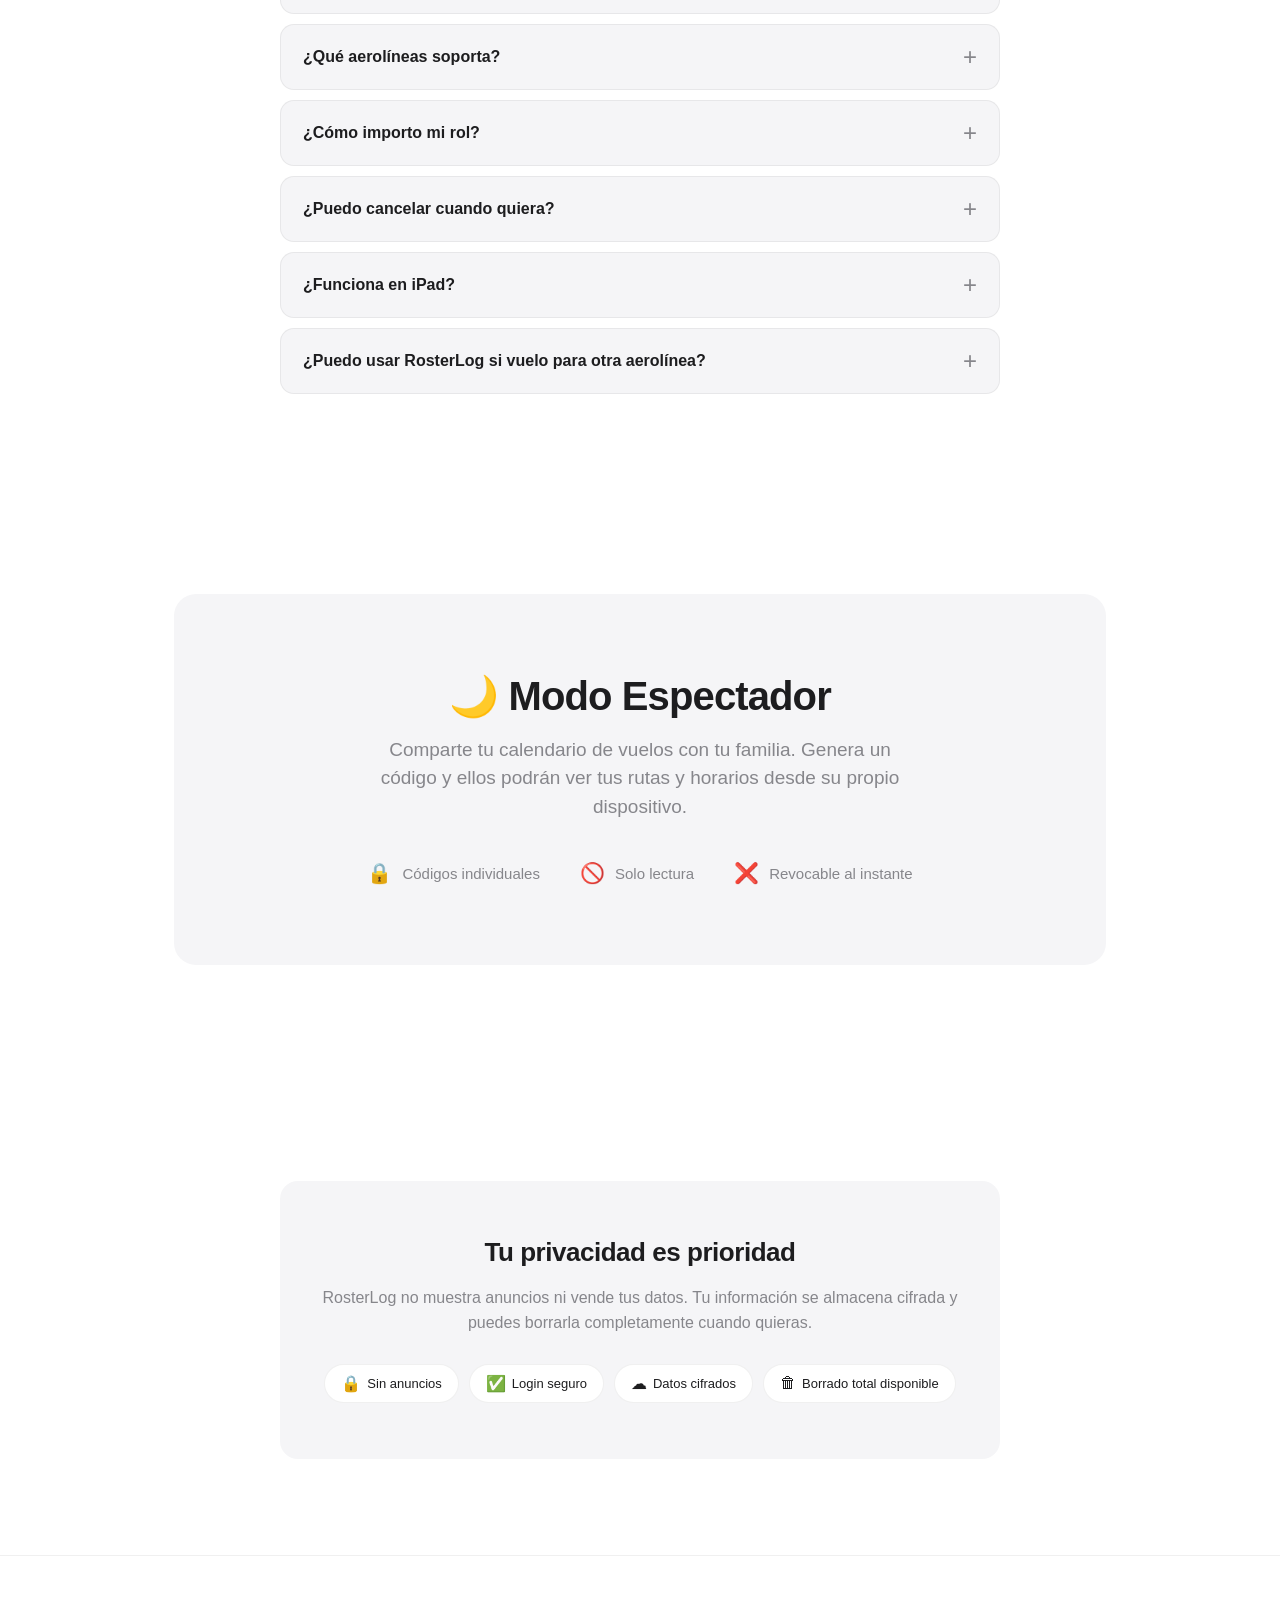
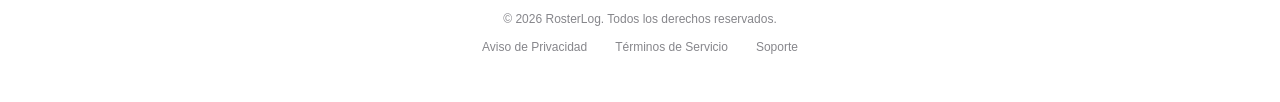
==== commit 1b3ab407: "feat(site): mockups 3D reales de iPad Pro 11" e iPhone 17 Pro con la UI portada del código Reemplaza" ====
--- a/index.html
+++ b/index.html
@@ -136,7 +136,7 @@
              * Bloque con text-align center heredado del padre `.hero`
              * + transform-origin: center top mantiene el centrado bajo el CTA.
              */
-            margin: 28px 0 -10px;
+            margin: 100px 0 -10px;
             width: 100%;
             text-align: center;
             font-size: 10px;
@@ -158,242 +158,44 @@
             padding: 8px 14px; border-radius: 999px;
             border: 1px solid var(--border);
         }
-        /* ──────────────────────────────────────────────────────────
-         * Marco iPad Pro 11" realista (CSS avanzado)
-         * Técnicas:
-         *  • Layered gradient para bezel (efecto brushed metal sutil)
-         *  • Outer edge highlight con linear-gradient (brillo metálico)
-         *  • Inner shadow en el screen recess (la pantalla parece hundida)
-         *  • Camera multi-layer (ring + lens + reflection point)
-         *  • Bottom shadow ambient (el iPad "descansa" sobre superficie)
-         *  • Aspect-ratio 2388:1668 nativo del iPad Pro 11"
-         * ────────────────────────────────────────────────────────── */
-        .ipad-frame {
-            position: relative;
-            display: inline-block;
-            width: 100%;
-            padding: 3.17%;
-            box-sizing: border-box;
-            border-radius: clamp(16px, 2.6%, 30px);
-            /* Bezel: gradient diagonal sutil simula brushed metal */
-            background:
-                linear-gradient(135deg, #2a2a2c 0%, #1d1d1f 50%, #1a1a1c 100%);
-            /* Highlight metálico exterior + ambient shadow inferior */
-            box-shadow:
-                inset 0 1px 0 rgba(255, 255, 255, 0.08),
-                inset 0 -1px 0 rgba(0, 0, 0, 0.5),
-                0 1px 2px rgba(0, 0, 0, 0.15),
-                0 12px 32px -8px rgba(0, 0, 0, 0.18);
-        }
-        @media (prefers-color-scheme: dark) {
-            .ipad-frame {
-                background:
-                    linear-gradient(135deg, #38383a 0%, #2c2c2e 50%, #28282a 100%);
-                box-shadow:
-                    inset 0 1px 0 rgba(255, 255, 255, 0.06),
-                    inset 0 -1px 0 rgba(0, 0, 0, 0.6),
-                    0 1px 2px rgba(0, 0, 0, 0.4),
-                    0 16px 40px -10px rgba(0, 0, 0, 0.5);
-            }
-        }
-        /* Camera frontal del iPad Pro 11" M2 — 3 capas: ring exterior,
-         * lente con reflejo, sombra interior. Posición: lado IZQUIERDO
-         * vertical-center (orientación landscape estándar — el camera
-         * está en el lado largo del device cuando lo sostienes en
-         * landscape con el conector USB-C abajo).
-         */
-        .ipad-frame::before {
-            content: "";
-            position: absolute;
-            top: 50%; left: 1.6%;
-            transform: translateY(-50%);
-            width: 0.6%;
-            aspect-ratio: 1;
-            min-width: 5px;
-            border-radius: 50%;
-            background:
-                radial-gradient(circle at 30% 30%,
-                    rgba(80, 110, 140, 0.85) 0%,
-                    rgba(20, 25, 35, 0.95) 60%,
-                    rgba(0, 0, 0, 1) 100%);
-            box-shadow:
-                inset 0 0 0 0.5px rgba(0, 0, 0, 0.6),
-                0 0 0 1px rgba(255, 255, 255, 0.02);
-        }
-        /* Pantalla recessed con sombra interior leve */
-        .ipad-frame .ipad-screen {
-            position: relative;
-            width: 100%;
-            aspect-ratio: 2388 / 1668;
-            border-radius: clamp(8px, 1.4%, 16px);
-            overflow: hidden;
-            background: var(--bg);
-            box-shadow:
-                inset 0 0 0 0.5px rgba(0, 0, 0, 0.4),
-                inset 0 1px 1px rgba(0, 0, 0, 0.08);
-        }
-        .ipad-frame .ipad-screen img {
-            width: 100%;
-            height: 100%;
-            object-fit: contain;
-            display: block;
-        }
-
-        /* ──────────────────────────────────────────────────────────
-         * Marco iPhone 15 Pro Max realista (CSS)
-         * Specs físicas reales:
-         *  • 159.9 × 76.7 mm (aspect 2.085)
-         *  • Bezel uniforme ~1.55mm = 2.02% del ancho del device
-         *  • Outer corner radius ~13.5mm = 17.6% width = 8.4% height
-         *  • Display corner radius ~13mm = 17% width = 8.1% height
-         *  • Dynamic Island 125×36pt (~29% display width)
-         *  • Display 1290×2796px (aspect 1:2.167)
-         * IMPORTANTE: usamos notación X%/Y% en border-radius para que las
-         * esquinas sean CIRCULARES (no elípticas como sale con un solo %).
-         * ────────────────────────────────────────────────────────── */
-        /* iPhone 15 Pro Max — bezel ULTRA fino real (~1.55mm sobre body
-         * 76.7mm = 2% pero visualmente Apple los hace lucir aún más
-         * delgados con tono casi-negro continuo entre bezel y screen).
-         * Trick clave: el bezel y el área del Dynamic Island deben ser
-         * del MISMO color para que se fundan visualmente. El screenshot
-         * propio del iOS ya lleva el área negra del status bar, así que
-         * la "thickness aparente" del top viene de eso, no del bezel CSS.
-         */
-        .iphone-frame {
-            position: relative;
-            display: inline-block;
-            width: 100%;
-            padding: 0.7%;
-            box-sizing: border-box;
-            border-radius: 18% / 8.6%;
-            background: #0a0a0c;
-            box-shadow:
-                inset 0 0 0 0.5px rgba(60, 60, 65, 0.4),
-                0 1px 2px rgba(0, 0, 0, 0.2),
-                0 14px 36px -8px rgba(0, 0, 0, 0.3);
-        }
-        @media (prefers-color-scheme: dark) {
-            .iphone-frame {
-                background: #1a1a1c;
-                box-shadow:
-                    inset 0 0 0 0.5px rgba(80, 80, 85, 0.35),
-                    0 1px 2px rgba(0, 0, 0, 0.5),
-                    0 18px 48px -10px rgba(0, 0, 0, 0.65);
-            }
-        }
-        .iphone-frame .iphone-screen {
-            position: relative;
-            width: 100%;
-            aspect-ratio: 1290 / 2796;
-            border-radius: 17.5% / 8.3%;
-            overflow: hidden;
-            background: #000;
-        }
-        /* Dynamic Island — el screenshot ya tiene el área de status bar
-         * negra; sólo necesitamos overlay del pill shape exacto encima.
-         * Width 28% (real Apple specs), top offset 1.3% (11pt sobre 932pt).
-         */
-        .iphone-frame .iphone-screen::before {
-            content: "";
-            position: absolute;
-            top: 1.3%;
-            left: 50%;
-            transform: translateX(-50%);
-            width: 28%;
-            aspect-ratio: 125 / 36;
-            border-radius: 999px;
-            background: #000;
-            z-index: 2;
-        }
-        .iphone-frame .iphone-screen img {
-            width: 100%;
-            height: 100%;
-            object-fit: contain;
-            display: block;
-        }
-        /* Side buttons — Camera Control derecho + Action button izquierdo,
-         * detalles realistas del iPhone 15 Pro Max.
-         */
-        .iphone-frame::after {
-            /* Camera Control button (lado derecho, ~30% from top) */
-            content: "";
-            position: absolute;
-            right: -0.4%;
-            top: 28%;
-            width: 0.8%;
-            height: 9%;
-            border-radius: 1px;
-            background: linear-gradient(90deg, #1a1a1c 0%, #2c2c2e 50%, #1a1a1c 100%);
-        }
-        .iphone-frame .iphone-screen img {
-            width: 100%;
-            height: 100%;
-            object-fit: contain;
-            display: block;
-        }
-
-        /* ────────── Hero ──────────
-         * iPad frame + iPhone overlay (en duo) con glow ambient debajo
+        /* ────────── Hero y showcase: escenas 3D ──────────
+         * Las imágenes son mockups generados con tools/mockups-web del repo de
+         * la app (iPad Pro 11" y iPhone 17 Pro a medida real, UI portada del
+         * código Swift). Fondo transparente: la sombra ya viene en la imagen.
          */
         .hero-mockup {
-            margin: 72px auto 0;
-            max-width: 640px;
+            margin: 40px auto 0;
+            max-width: 1120px;
             position: relative;
             animation: floatIn 0.9s cubic-bezier(0.2, 0.8, 0.2, 1) backwards;
         }
-        .hero-mockup .iphone-frame {
-            position: absolute;
-            right: -8%;
-            bottom: -12%;
-            width: 24%;
-            z-index: 2;
-            animation: floatIn 0.9s 0.2s cubic-bezier(0.2, 0.8, 0.2, 1) backwards;
-        }
-        @media (prefers-reduced-motion: reduce) {
-            .hero-mockup .iphone-frame { animation: none; }
+        .hero-mockup img, .showcase-media img.mockup {
+            display: block; width: 100%; height: auto;
         }
         .hero-mockup::before {
             content: "";
             position: absolute;
-            left: 6%; right: 6%; bottom: -40px;
-            height: 100px;
-            background: radial-gradient(
-                ellipse at center,
-                rgba(0, 122, 255, 0.22) 0%,
-                rgba(88, 86, 214, 0.13) 40%,
-                transparent 75%
-            );
-            filter: blur(32px);
+            left: 12%; right: 12%; bottom: 4%;
+            height: 30%;
+            background: radial-gradient(ellipse at center, rgba(0, 122, 255, 0.16) 0%, rgba(88, 86, 214, 0.08) 45%, transparent 75%);
+            filter: blur(40px);
             z-index: -1;
             pointer-events: none;
         }
         @media (prefers-color-scheme: dark) {
             .hero-mockup::before {
-                background: radial-gradient(
-                    ellipse at center,
-                    rgba(10, 132, 255, 0.36) 0%,
-                    rgba(88, 86, 214, 0.22) 40%,
-                    transparent 75%
-                );
+                background: radial-gradient(ellipse at center, rgba(10, 132, 255, 0.30) 0%, rgba(88, 86, 214, 0.16) 45%, transparent 75%);
             }
         }
         @keyframes floatIn {
             from { opacity: 0; transform: translateY(24px); }
             to { opacity: 1; transform: translateY(0); }
         }
-        @media (prefers-reduced-motion: reduce) {
-            .hero-mockup { animation: none; }
-        }
-
-        /* ────────── Showcase media ──────────
-         * iPad frame + reveal-on-scroll + hover lift sutil
-         */
-        .showcase-media .ipad-frame {
+        .showcase-media img.mockup {
+            max-width: 680px;
             transition: transform 0.5s cubic-bezier(0.2, 0.8, 0.2, 1);
         }
-        .showcase-media:hover .ipad-frame {
-            transform: translateY(-4px);
-        }
+        .showcase-media:hover img.mockup { transform: translateY(-6px); }
         .showcase-row {
             opacity: 0;
             transform: translateY(32px);
@@ -405,25 +207,14 @@
             transform: translateY(0);
         }
         @media (prefers-reduced-motion: reduce) {
+            .hero-mockup { animation: none; }
             .showcase-row { opacity: 1; transform: none; transition: none; }
-            .showcase-media .ipad-frame { transition: none; }
-            .showcase-media:hover .ipad-frame { transform: none; }
-        }
-
-        @media (max-width: 900px) {
-            .hero-mockup { max-width: 540px; margin-top: 56px; }
-            .hero-mockup .iphone-frame {
-                right: -6%; bottom: -10%; width: 22%;
-            }
+            .showcase-media img.mockup { transition: none; }
+            .showcase-media:hover img.mockup { transform: none; }
         }
         @media (max-width: 600px) {
-            .hero-mockup { max-width: 96%; margin-top: 40px; }
+            .hero-mockup { margin-top: 28px; }
             .hero-mockup::before { display: none; }
-            .ipad-frame { padding: 2.4%; }
-            .hero-mockup .iphone-frame {
-                width: 20%;
-                right: -4%; bottom: -8%;
-            }
         }
 
         /* ───────── Showcase (estilo Apple marketing) ─────────
@@ -445,6 +236,7 @@
         .showcase-row + .showcase-row {
             border-top: 1px solid var(--border);
         }
+        .showcase-row.reverse { grid-template-columns: 1fr 1.4fr; }
         .showcase-row.reverse .showcase-media { order: 2; }
         .showcase-row.reverse .showcase-text { order: 1; }
         .showcase-media {
@@ -509,7 +301,7 @@
         }
         @media (max-width: 900px) {
             .showcase { padding: 72px 0; }
-            .showcase-row {
+            .showcase-row, .showcase-row.reverse {
                 grid-template-columns: 1fr;
                 gap: 40px;
                 padding: 56px 0;
@@ -558,8 +350,12 @@
             width: 44px; height: 44px;
             border-radius: 12px;
             display: flex; align-items: center; justify-content: center;
-            font-size: 22px;
             margin-bottom: 24px;
+        }
+        .feature-icon .ms {
+            font-family: "Material Symbols Rounded"; font-size: 24px; line-height: 1;
+            font-feature-settings: "liga"; -webkit-font-smoothing: antialiased;
+            white-space: nowrap; overflow: hidden; width: 24px;
         }
         .feature-card h3 {
             font-size: 19px; font-weight: 600;
@@ -702,6 +498,7 @@
             nav .nav-links a { font-size: 12px; }
         }
     </style>
+    <link rel="stylesheet" href="https://fonts.googleapis.com/css2?family=Material+Symbols+Rounded:opsz,wght,FILL,GRAD@24,500,1,0&icon_names=calendar_month,cloud_sync,description,map,menu_book,payments&display=block">
     <link rel="stylesheet" href="assets/shared.css">
     <style>
         /* Overrides data-theme para la landing (mantiene sus tokens propios
@@ -791,7 +588,7 @@
         <div class="hero-badge">Disponible para iPhone y iPad</div>
         <h1>Tu bitácora de vuelo<br><span class="gradient">inteligente</span></h1>
         <p>Registra tus vuelos, importa tu roster, visualiza estadísticas y sincroniza todo en la nube. Diseñada para pilotos y sobrecargos.</p>
-        <a href="https://apps.apple.com/mx/app/rosterlog/id6740038094" class="hero-cta" target="_blank" rel="noopener">
+        <a href="https://apps.apple.com/mx/app/rosterlog/id6761634082" class="hero-cta" target="_blank" rel="noopener">
             <svg viewBox="0 0 24 24"><path d="M18.71 19.5c-.83 1.24-1.71 2.45-3.05 2.47-1.34.03-1.77-.79-3.29-.79-1.53 0-2 .77-3.27.82-1.31.05-2.3-1.32-3.14-2.53C4.25 17 2.94 12.45 4.7 9.39c.87-1.52 2.43-2.48 4.12-2.51 1.28-.02 2.5.87 3.29.87.78 0 2.26-1.07 3.8-.91.65.03 2.47.26 3.64 1.98-.09.06-2.17 1.28-2.15 3.81.03 3.02 2.65 4.03 2.68 4.04-.03.07-.42 1.44-1.38 2.83M13 3.5c.73-.83 1.94-1.46 2.94-1.5.13 1.17-.34 2.35-1.04 3.19-.69.85-1.83 1.51-2.95 1.42-.15-1.15.41-2.35 1.05-3.11z"/></svg>
             Descargar en App Store
         </a>
@@ -804,16 +601,8 @@
         </div>
 
         <div class="hero-mockup">
-            <div class="ipad-frame" aria-label="RosterLog en iPad">
-                <div class="ipad-screen">
-                    <img src="assets/screenshots/raw/ipad-inicio.png" alt="Pantalla de inicio de RosterLog en iPad">
-                </div>
-            </div>
-            <div class="iphone-frame" aria-hidden="true">
-                <div class="iphone-screen">
-                    <img src="assets/screenshots/raw/iphone-inicio.png" alt="">
-                </div>
-            </div>
+            <img src="assets/mockups/hero.webp" width="1373" height="896" fetchpriority="high"
+                 alt="RosterLog en iPad y iPhone: Inicio con tu próximo servicio, el tablero de vuelos de hoy con puertas y el aviso de cambio de puerta">
         </div>
     </div>
 </section>
@@ -826,34 +615,34 @@
         </div>
         <div class="features-grid">
             <div class="feature-card">
-                <div class="feature-icon" style="background:rgba(0,122,255,0.1);">&#128203;</div>
+                <div class="feature-icon" style="background:rgba(0,122,255,0.1);"><span class="ms" style="color:#007aff" aria-hidden="true">description</span></div>
                 <h3>Importa tu Roster</h3>
-                <p>Carga tu rol de servicios desde el PDF en segúndos. Todos tus vuelos organizados automáticamente.</p>
+                <p>Carga tu rol de servicios desde el PDF en segundos. Todos tus vuelos organizados automáticamente.</p>
             </div>
             <div class="feature-card">
-                <div class="feature-icon" style="background:rgba(88,86,214,0.1);">&#128202;</div>
+                <div class="feature-icon" style="background:rgba(88,86,214,0.1);"><span class="ms" style="color:#5856d6" aria-hidden="true">map</span></div>
                 <h3>Estadísticas de vuelo</h3>
                 <p>Visualiza tus rutas en un mapa, países visitados, aeropuertos y distancia volada.</p>
             </div>
             <div class="feature-card">
-                <div class="feature-icon" style="background:rgba(255,149,0,0.1);">&#9201;</div>
+                <div class="feature-icon" style="background:rgba(255,149,0,0.1);"><span class="ms" style="color:#ff9500" aria-hidden="true">payments</span></div>
                 <h3>Cálculo de Extras</h3>
                 <p>Tiempos extra calculados automáticamente según el Contrato Colectivo de Trabajo.</p>
             </div>
             <div class="feature-card">
-                <div class="feature-icon" style="background:rgba(52,199,89,0.1);">&#9729;</div>
+                <div class="feature-icon" style="background:rgba(52,199,89,0.1);"><span class="ms" style="color:#34c759" aria-hidden="true">cloud_sync</span></div>
                 <h3>Sincronización en la nube</h3>
                 <p>Tus datos seguros y sincronizados entre todos tus dispositivos al instante.</p>
             </div>
             <div class="feature-card">
-                <div class="feature-icon" style="background:rgba(175,82,222,0.1);">&#9992;</div>
+                <div class="feature-icon" style="background:rgba(175,82,222,0.1);"><span class="ms" style="color:#af52de" aria-hidden="true">menu_book</span></div>
                 <h3>Bitácora completa</h3>
                 <p>Registra matrículas, tripulación, notas y tiempos de cada vuelo.</p>
             </div>
             <div class="feature-card">
-                <div class="feature-icon" style="background:rgba(255,69,58,0.1);">&#128197;</div>
+                <div class="feature-icon" style="background:rgba(255,69,58,0.1);"><span class="ms" style="color:#ff453a" aria-hidden="true">calendar_month</span></div>
                 <h3>Calendario de eventos</h3>
-                <p>Visualiza tus servicios por día con detalle de rutas, horarios locales, Zulu y countdown.</p>
+                <p>Tus servicios día por día con rutas, horarios locales y Zulu, plataforma y pernoctas.</p>
             </div>
         </div>
     </div>
@@ -863,19 +652,15 @@
     <div class="container">
         <article class="showcase-row">
             <div class="showcase-media">
-                <div class="ipad-frame">
-                    <div class="ipad-screen">
-                        <img src="assets/screenshots/raw/ipad-eventos.png" alt="Calendario de eventos en RosterLog" loading="lazy">
-                    </div>
-                </div>
+                <img class="mockup" src="assets/mockups/eventos.webp" width="1062" height="803" loading="lazy" alt="Eventos de la semana en RosterLog para iPad: vuelos, plataforma y pernoctas">
             </div>
             <div class="showcase-text">
                 <span class="showcase-eyebrow">Eventos</span>
                 <h2>Tu mes, claro de un vistazo.</h2>
-                <p>Visualiza tus servicios día por día. Horarios locales y Zulu, rutas, y countdown al próximo check-in.</p>
+                <p>Tus servicios día por día: rutas, horarios locales y Zulu, tiempo en plataforma y pernoctas.</p>
                 <ul class="showcase-bullets">
-                    <li>Vista mensual y semanal con un toque.</li>
-                    <li>Detalle de cada vuelo en un swipe.</li>
+                    <li>Cambia de mes o vuelve a hoy con un toque.</li>
+                    <li>Plataforma y horas de pernocta calculadas solas.</li>
                     <li>Sincronizado entre iPhone y iPad al instante.</li>
                 </ul>
             </div>
@@ -883,19 +668,15 @@
 
         <article class="showcase-row reverse">
             <div class="showcase-media">
-                <div class="ipad-frame">
-                    <div class="ipad-screen">
-                        <img src="assets/screenshots/raw/ipad-roster.png" alt="Roster del piloto en RosterLog" loading="lazy">
-                    </div>
-                </div>
+                <img class="mockup" src="assets/mockups/roster.webp" width="1070" height="803" loading="lazy" alt="Roster en iPad con Zulu Real capturado, matrícula y equipo">
             </div>
             <div class="showcase-text">
                 <span class="showcase-eyebrow">Roster</span>
                 <h2>Tu rol completo, importado en segundos.</h2>
                 <p>Sube el PDF y la app organiza todos tus vuelos. Sin escribir nada a mano.</p>
                 <ul class="showcase-bullets">
-                    <li>Soporta múltiples aerolíneas mexicanas.</li>
-                    <li>Detección automática de mes y horarios.</li>
+                    <li>Captura tu Zulu Real y ve la diferencia contra el itinerario.</li>
+                    <li>Matrícula y equipo de cada vuelo.</li>
                     <li>Servicios, intocables y reservas reconocidos.</li>
                 </ul>
             </div>
@@ -903,40 +684,32 @@
 
         <article class="showcase-row">
             <div class="showcase-media">
-                <div class="ipad-frame">
-                    <div class="ipad-screen">
-                        <img src="assets/screenshots/raw/ipad-estadisticas.jpg" alt="Estadísticas de vuelo en RosterLog" loading="lazy">
-                    </div>
-                </div>
+                <img class="mockup" src="assets/mockups/estadisticas.webp" width="1062" height="803" loading="lazy" alt="Estadísticas en iPad: mapa de rutas, vuelos, distancia, países y aeropuertos">
             </div>
             <div class="showcase-text">
                 <span class="showcase-eyebrow">Estadísticas</span>
                 <h2>Mira hasta dónde has volado.</h2>
                 <p>Mapas de rutas, países visitados, aeropuertos y distancias. Tu carrera entera en una vista.</p>
                 <ul class="showcase-bullets">
-                    <li>Resumen mensual y anual.</li>
-                    <li>Tiempo total volado y rutas más frecuentes.</li>
-                    <li>Logbook clásico para tus archivos.</li>
+                    <li>Por semana, mes, año o toda tu carrera.</li>
+                    <li>Vuelos, distancia, países, aeropuertos y rutas.</li>
+                    <li>Cuánto te falta para llegar a la Luna.</li>
                 </ul>
             </div>
         </article>
 
         <article class="showcase-row reverse">
             <div class="showcase-media">
-                <div class="ipad-frame">
-                    <div class="ipad-screen">
-                        <img src="assets/screenshots/raw/ipad-metar.jpg" alt="Información de aeropuertos y METAR" loading="lazy">
-                    </div>
-                </div>
+                <img class="mockup" src="assets/mockups/clima.webp" width="1069" height="803" loading="lazy" alt="METAR y TAF de MMMX en RosterLog para iPad">
             </div>
             <div class="showcase-text">
-                <span class="showcase-eyebrow">Aeropuertos</span>
-                <h2>METAR, TAF y datos al instante.</h2>
-                <p>Información actualizada de cada aeropuerto que visitas. Sin abrir 5 apps distintas.</p>
+                <span class="showcase-eyebrow">Clima</span>
+                <h2>METAR y TAF al instante.</h2>
+                <p>Busca por código ICAO o IATA y lee el reporte con lo importante resaltado. Sin abrir 5 apps distintas.</p>
                 <ul class="showcase-bullets">
-                    <li>METAR y TAF en formato legible.</li>
-                    <li>Coordenadas, elevación y zona horaria.</li>
-                    <li>Histórico de tus visitas a cada aeropuerto.</li>
+                    <li>Viento, tormentas y fenómenos resaltados por color.</li>
+                    <li>Antigüedad del METAR y vigencia del TAF a la vista.</li>
+                    <li>Tus aeropuertos favoritos a un toque.</li>
                 </ul>
             </div>
         </article>
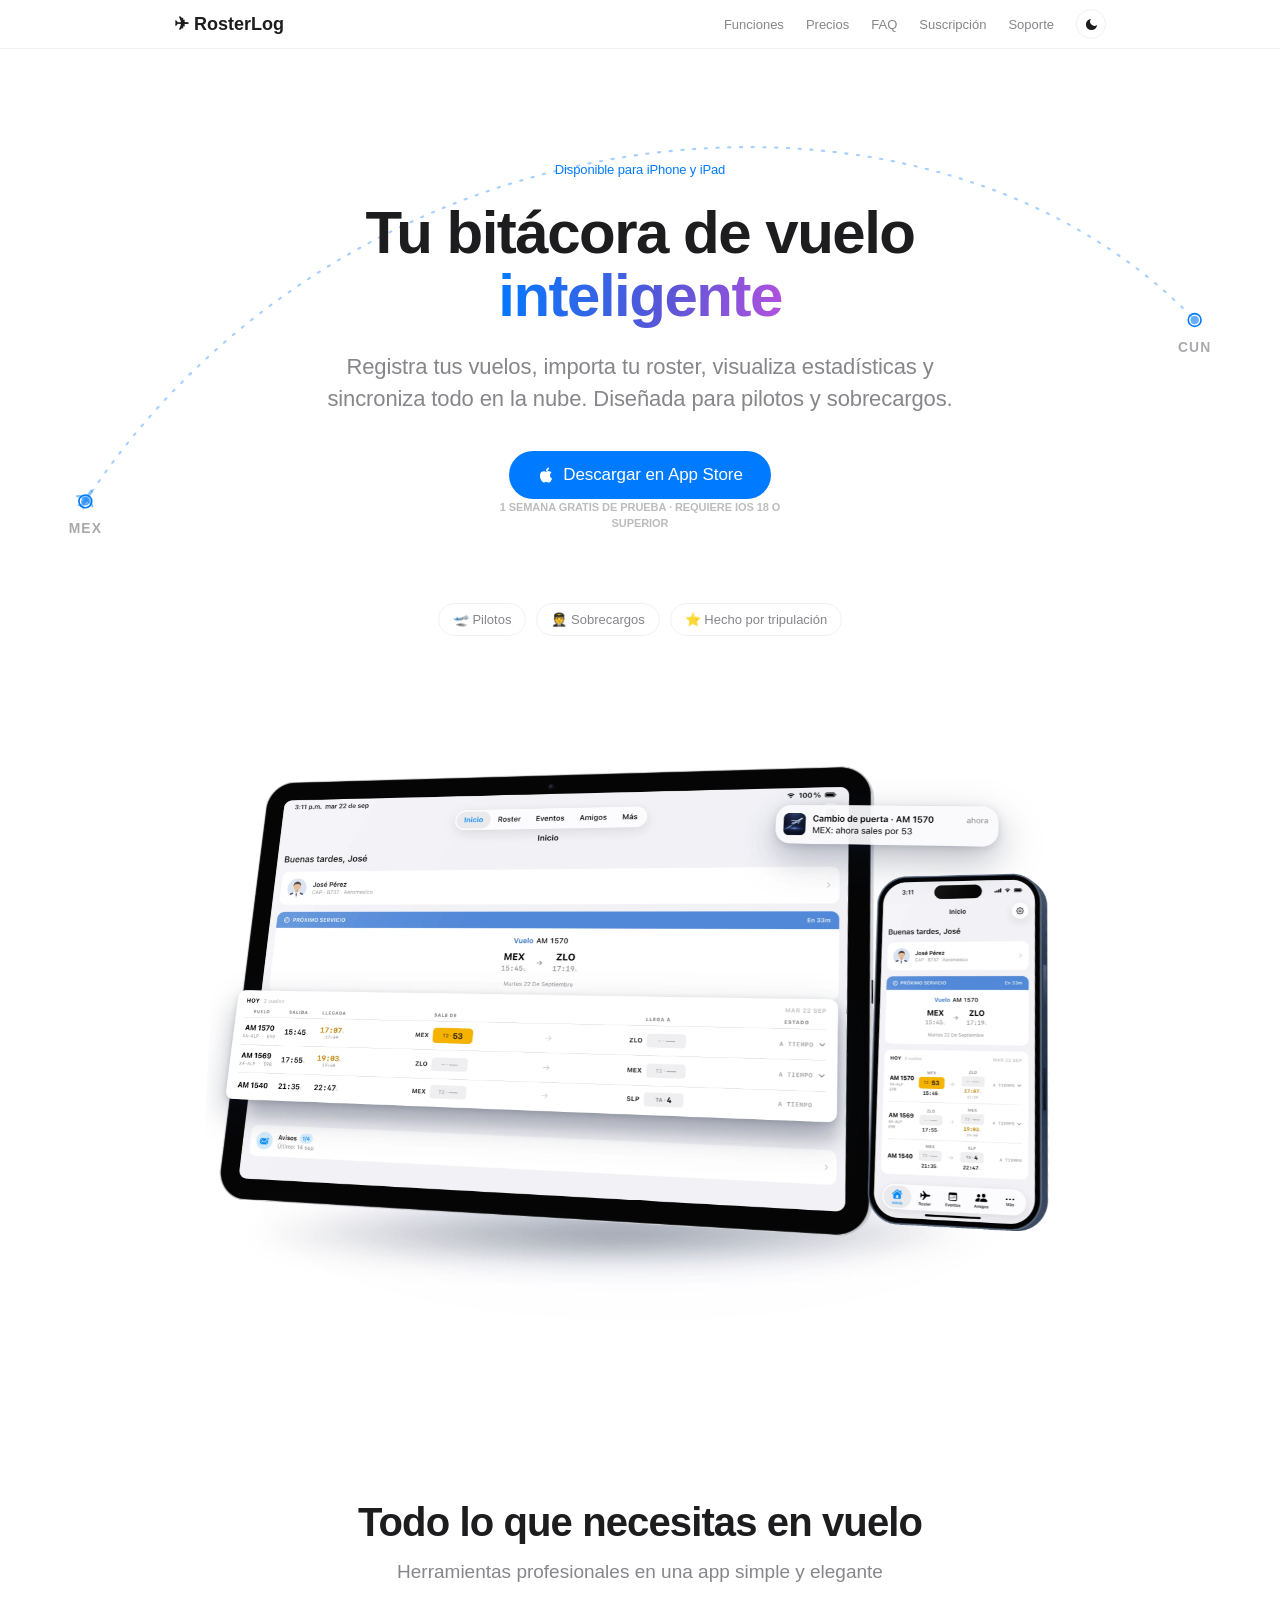
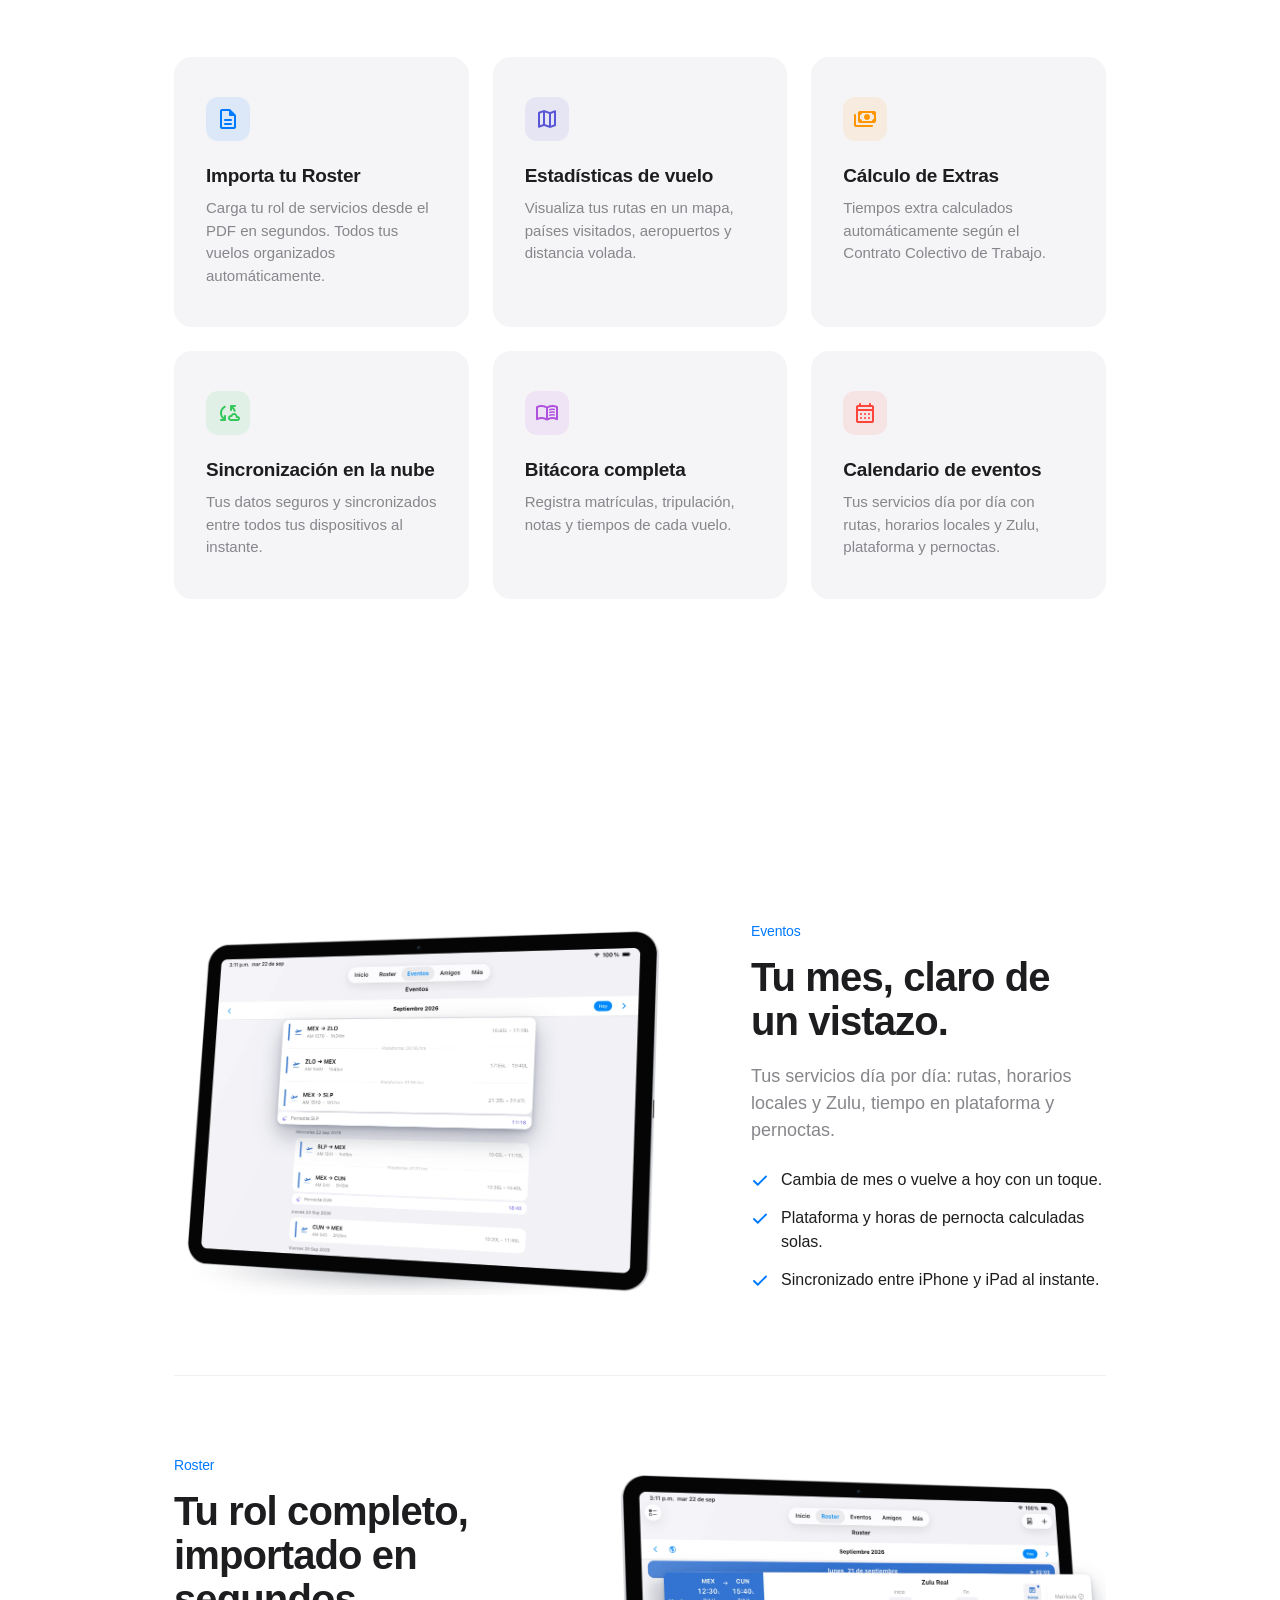
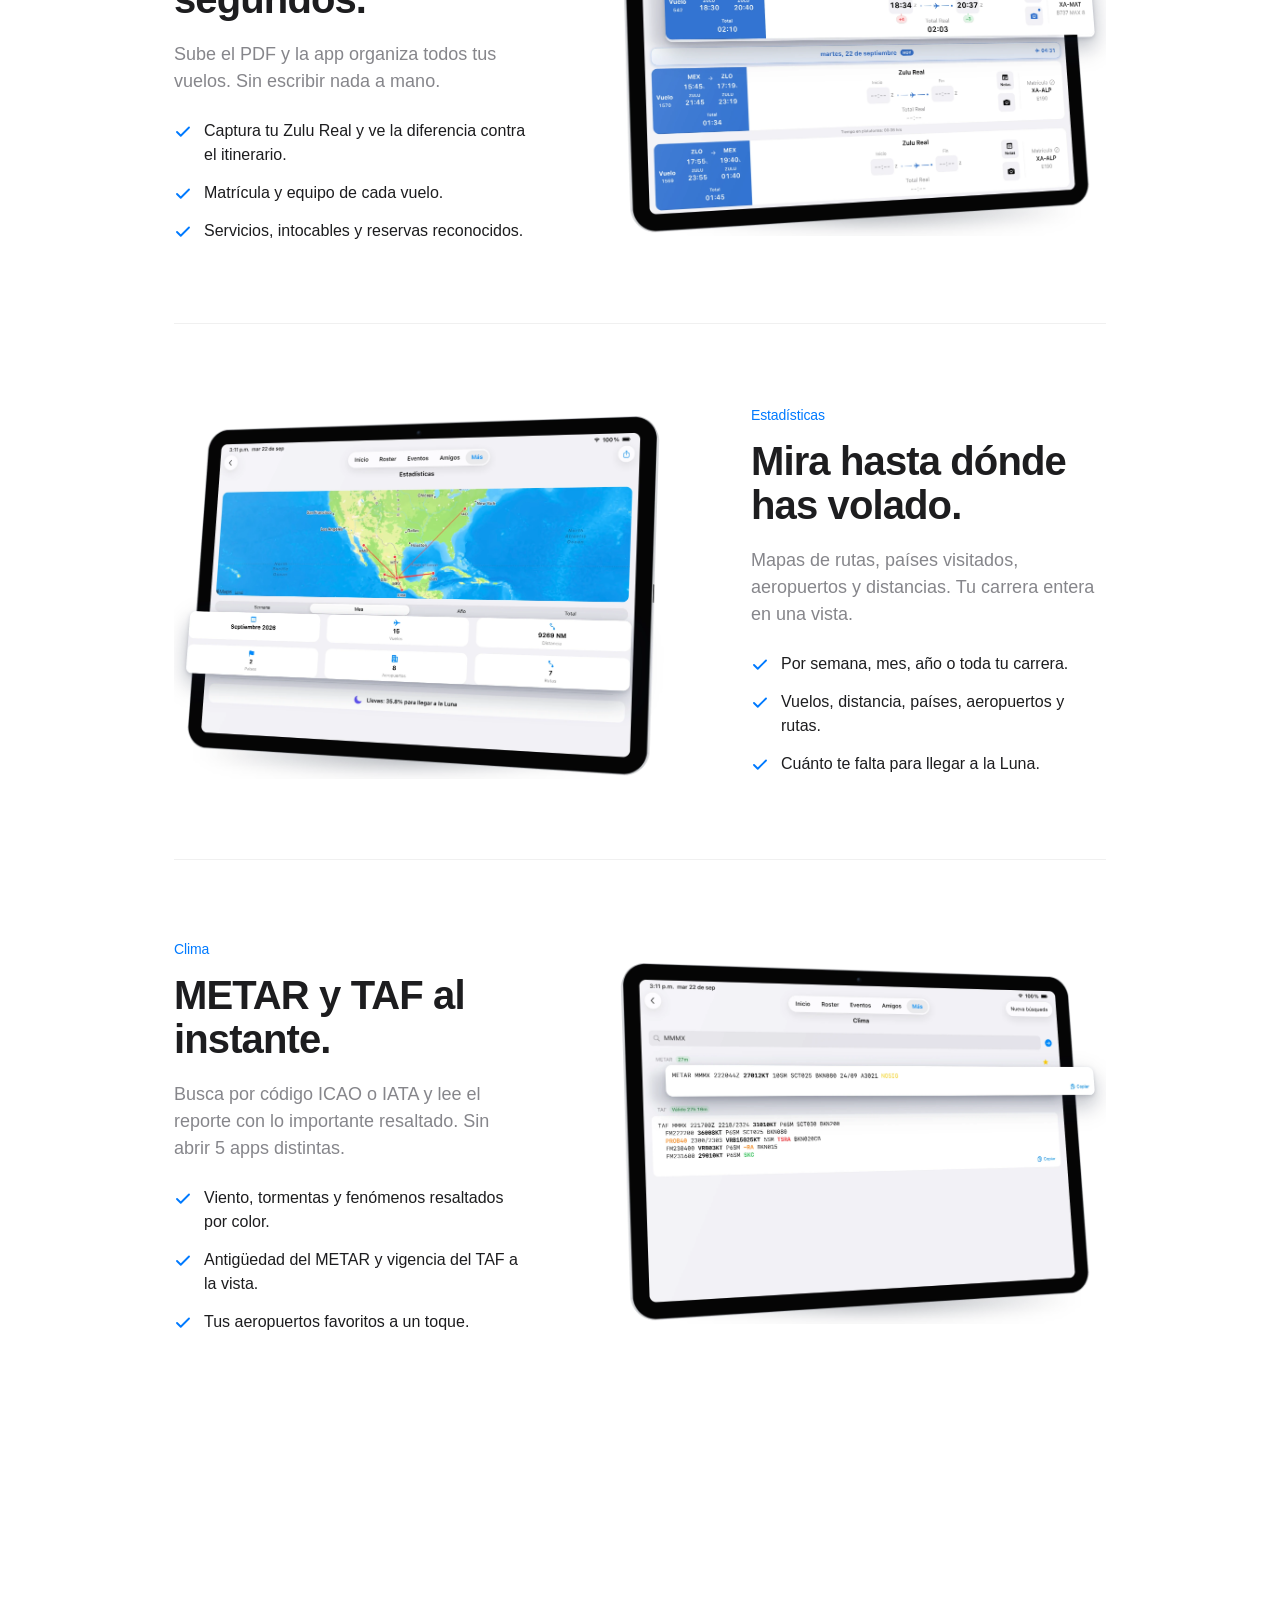
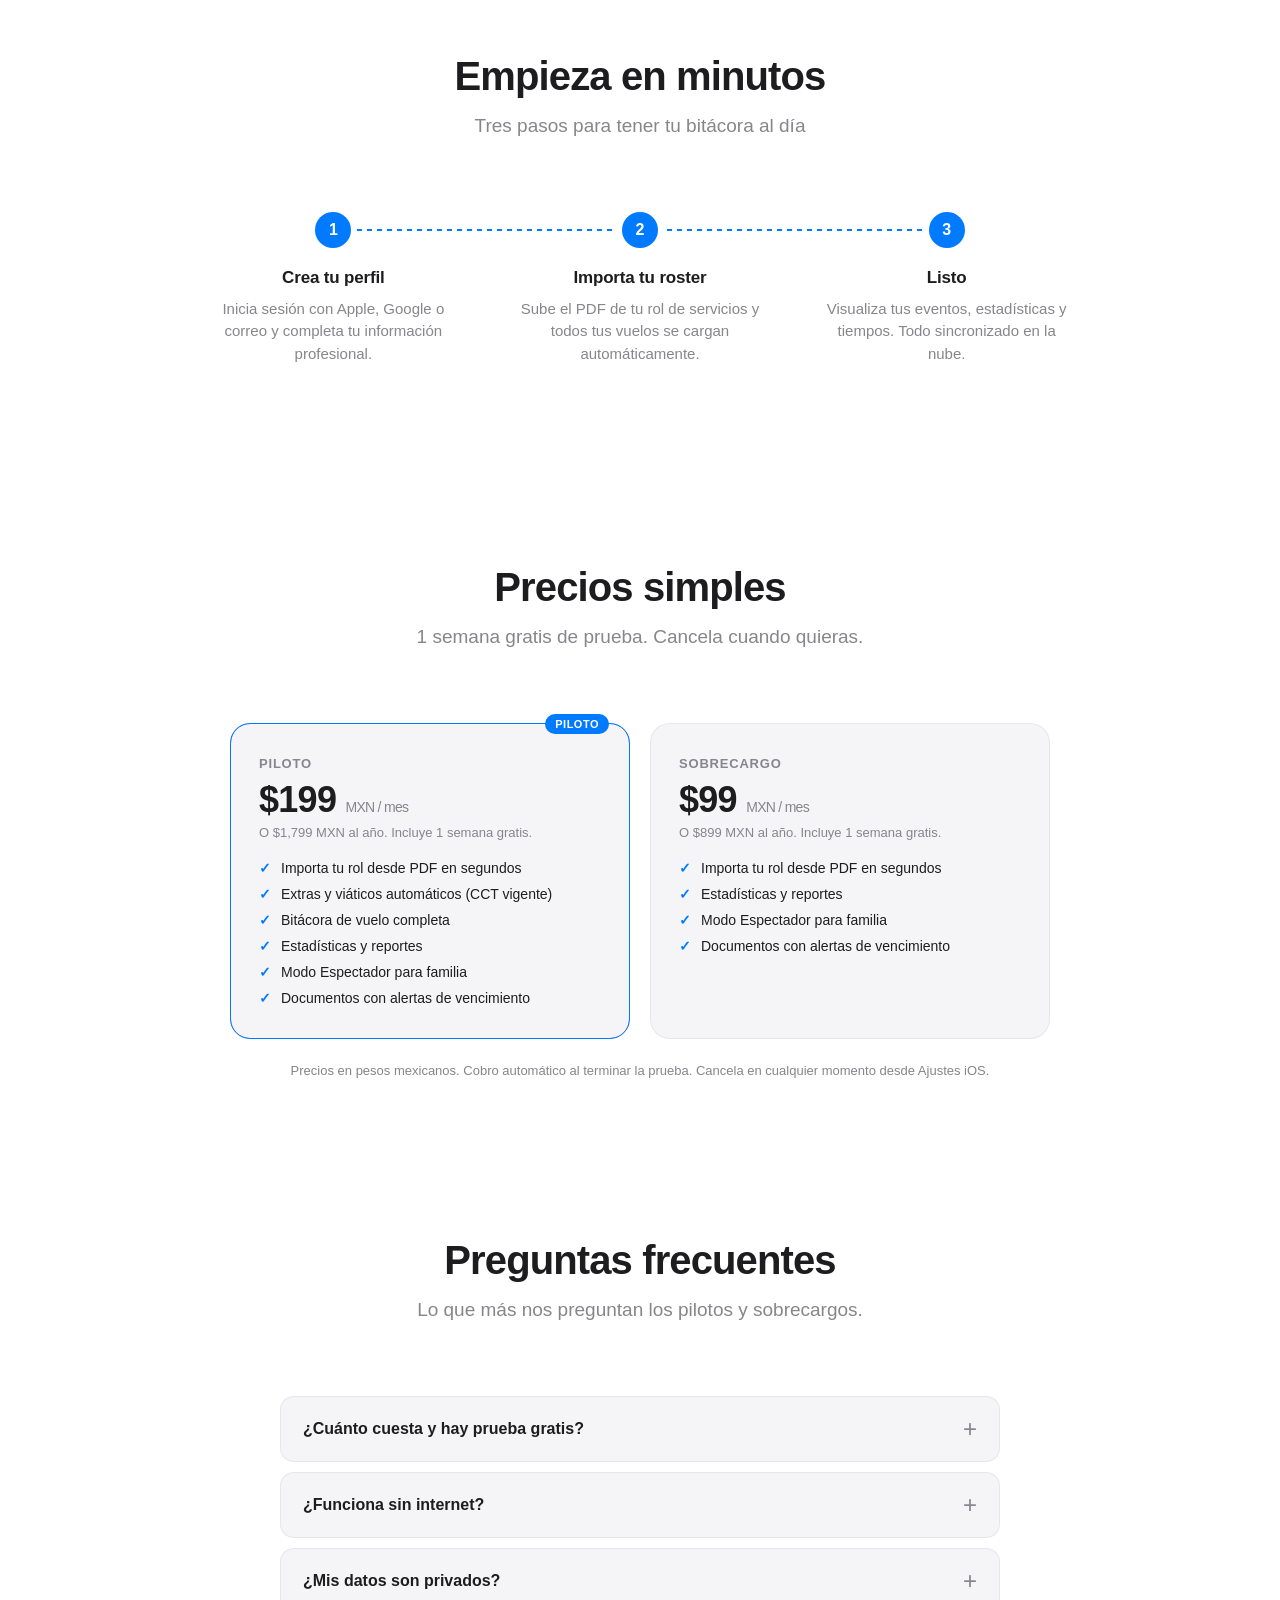
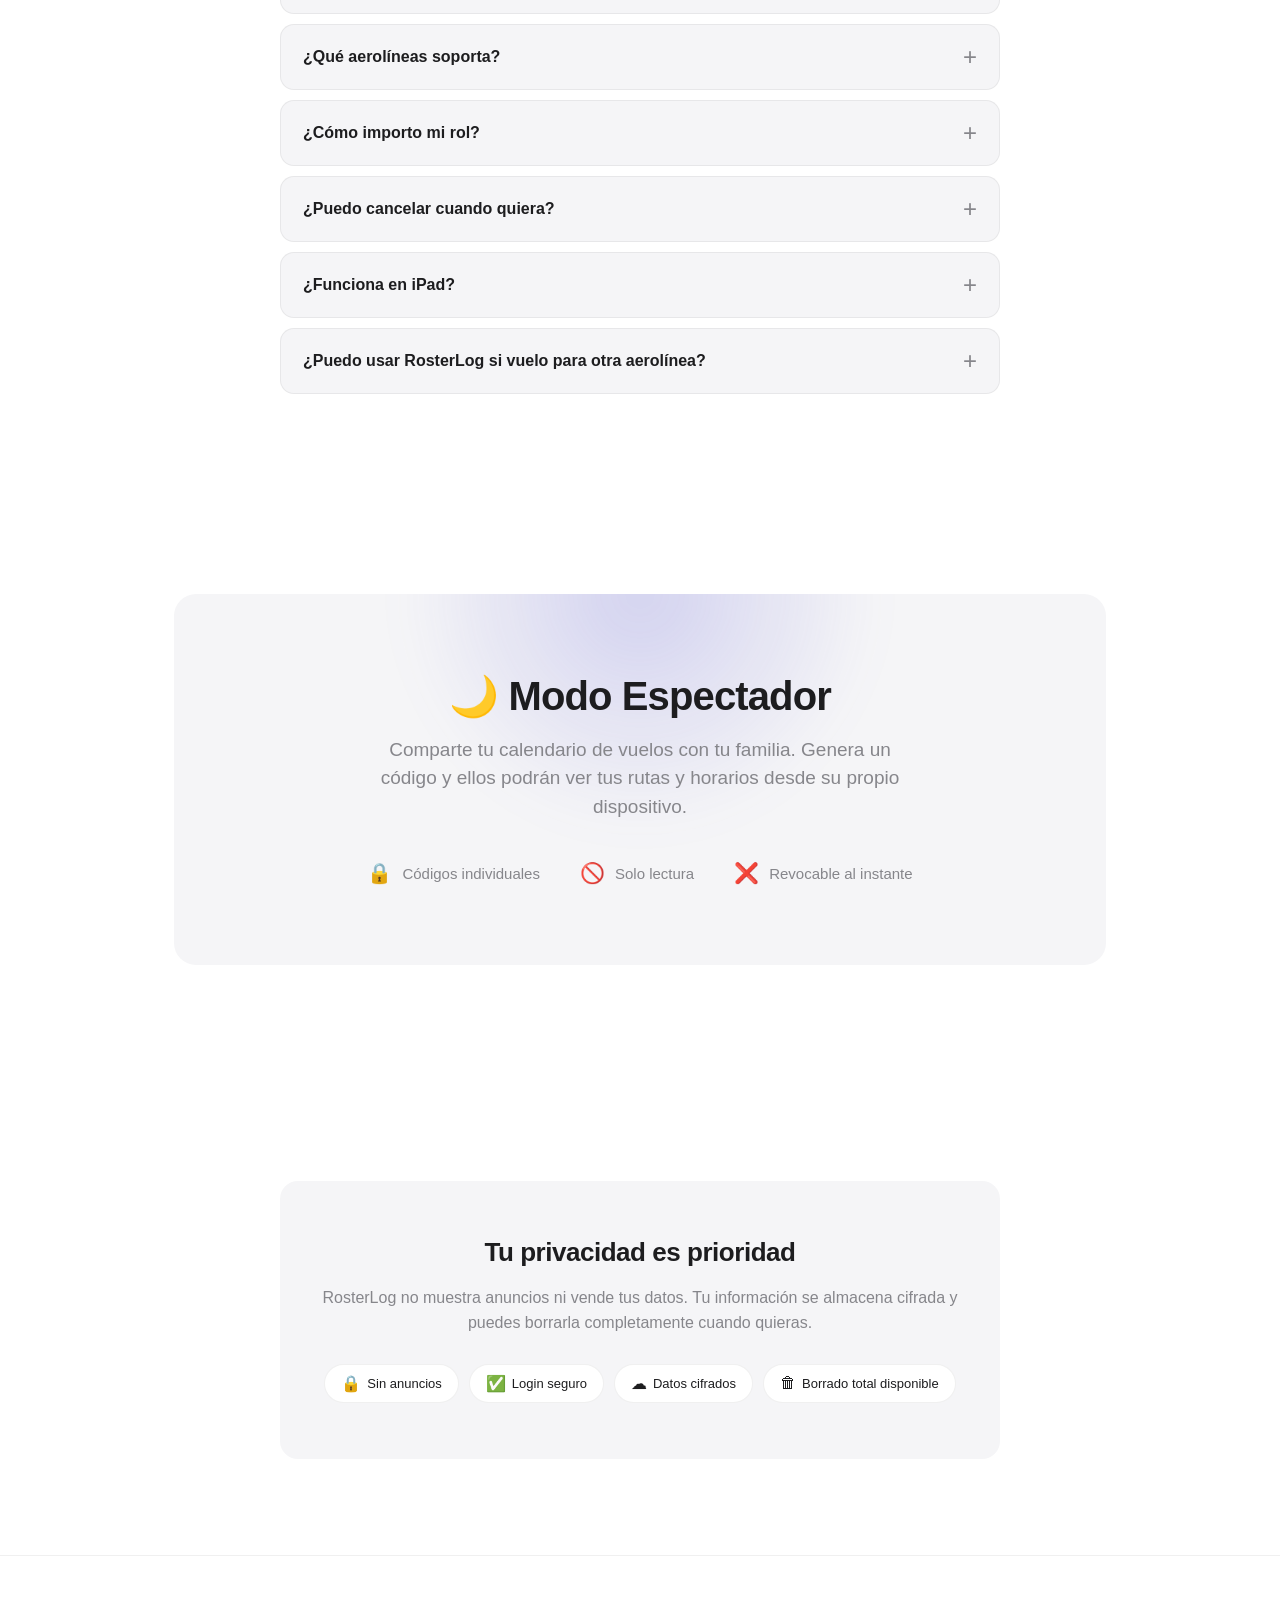
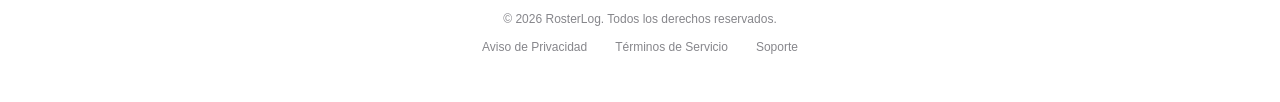
==== commit 2bdc4bbd: "feat(site): capa de motion en la landing - Hero: ruta MEX→CUN que se dibuja y avión que la recorre (" ====
--- a/index.html
+++ b/index.html
@@ -167,7 +167,6 @@
             margin: 40px auto 0;
             max-width: 1120px;
             position: relative;
-            animation: floatIn 0.9s cubic-bezier(0.2, 0.8, 0.2, 1) backwards;
         }
         .hero-mockup img, .showcase-media img.mockup {
             display: block; width: 100%; height: auto;
@@ -187,28 +186,12 @@
                 background: radial-gradient(ellipse at center, rgba(10, 132, 255, 0.30) 0%, rgba(88, 86, 214, 0.16) 45%, transparent 75%);
             }
         }
-        @keyframes floatIn {
-            from { opacity: 0; transform: translateY(24px); }
-            to { opacity: 1; transform: translateY(0); }
-        }
         .showcase-media img.mockup {
             max-width: 680px;
             transition: transform 0.5s cubic-bezier(0.2, 0.8, 0.2, 1);
         }
         .showcase-media:hover img.mockup { transform: translateY(-6px); }
-        .showcase-row {
-            opacity: 0;
-            transform: translateY(32px);
-            transition: opacity 0.7s cubic-bezier(0.2, 0.8, 0.2, 1),
-                        transform 0.7s cubic-bezier(0.2, 0.8, 0.2, 1);
-        }
-        .showcase-row.visible {
-            opacity: 1;
-            transform: translateY(0);
-        }
         @media (prefers-reduced-motion: reduce) {
-            .hero-mockup { animation: none; }
-            .showcase-row { opacity: 1; transform: none; transition: none; }
             .showcase-media img.mockup { transition: none; }
             .showcase-media:hover img.mockup { transform: none; }
         }
@@ -500,6 +483,8 @@
     </style>
     <link rel="stylesheet" href="https://fonts.googleapis.com/css2?family=Material+Symbols+Rounded:opsz,wght,FILL,GRAD@24,500,1,0&icon_names=calendar_month,cloud_sync,description,map,menu_book,payments&display=block">
     <link rel="stylesheet" href="assets/shared.css">
+    <link rel="stylesheet" href="assets/motion.css">
+    <script>document.documentElement.classList.add('js');</script>
     <style>
         /* Overrides data-theme para la landing (mantiene sus tokens propios
            pero activa el toggle manual usando la clase en <html>). */
@@ -581,39 +566,55 @@
             </button>
         </div>
     </div>
+    <div class="scroll-progress" aria-hidden="true"></div>
 </nav>
 
 <section class="hero">
-    <div class="container">
-        <div class="hero-badge">Disponible para iPhone y iPad</div>
-        <h1>Tu bitácora de vuelo<br><span class="gradient">inteligente</span></h1>
-        <p>Registra tus vuelos, importa tu roster, visualiza estadísticas y sincroniza todo en la nube. Diseñada para pilotos y sobrecargos.</p>
-        <a href="https://apps.apple.com/mx/app/rosterlog/id6761634082" class="hero-cta" target="_blank" rel="noopener">
+    <svg class="hero-sky" viewBox="0 0 1200 720" preserveAspectRatio="xMidYMin slice" aria-hidden="true">
+        <defs>
+            <mask id="routeMask" maskUnits="userSpaceOnUse">
+                <path class="route-draw" pathLength="1" d="M 80 470 C 330 90, 870 40, 1120 300" fill="none" stroke="#fff" stroke-width="8"/>
+            </mask>
+        </defs>
+        <path id="heroRoute" class="route" d="M 80 470 C 330 90, 870 40, 1120 300" fill="none" stroke-width="2" stroke-dasharray="2 9" stroke-linecap="round" mask="url(#routeMask)"/>
+        <g class="apt"><circle class="ring" cx="80" cy="470" r="6"/><circle class="dot" cx="80" cy="470" r="4"/><text x="80" y="500" text-anchor="middle">MEX</text></g>
+        <g class="apt"><circle class="ring" cx="1120" cy="300" r="6"/><circle class="dot" cx="1120" cy="300" r="4"/><text x="1120" y="330" text-anchor="middle">CUN</text></g>
+        <g class="plane" opacity="0">
+            <path transform="rotate(90) translate(-12,-12)" d="M21 16v-2l-8-5V3.5c0-.83-.67-1.5-1.5-1.5S10 2.67 10 3.5V9l-8 5v2l8-2.5V19l-2 1.5V22l3.5-1 3.5 1v-1.5L13 19v-5.5l8 2.5z"/>
+            <animateMotion dur="11s" begin="2s" repeatCount="indefinite" rotate="auto" calcMode="spline" keyTimes="0;1" keySplines="0.45 0 0.55 1"><mpath href="#heroRoute"/></animateMotion>
+            <animate attributeName="opacity" values="0;1;1;0" keyTimes="0;0.08;0.9;1" dur="11s" begin="2s" repeatCount="indefinite"/>
+        </g>
+    </svg>
+    <div class="container">
+        <div class="hero-badge" data-hero>Disponible para iPhone y iPad</div>
+        <h1 data-hero style="--d:.08">Tu bitácora de vuelo<br><span class="gradient">inteligente</span></h1>
+        <p data-hero style="--d:.16">Registra tus vuelos, importa tu roster, visualiza estadísticas y sincroniza todo en la nube. Diseñada para pilotos y sobrecargos.</p>
+        <a href="https://apps.apple.com/mx/app/rosterlog/id6761634082" class="hero-cta" data-hero style="--d:.24" target="_blank" rel="noopener">
             <svg viewBox="0 0 24 24"><path d="M18.71 19.5c-.83 1.24-1.71 2.45-3.05 2.47-1.34.03-1.77-.79-3.29-.79-1.53 0-2 .77-3.27.82-1.31.05-2.3-1.32-3.14-2.53C4.25 17 2.94 12.45 4.7 9.39c.87-1.52 2.43-2.48 4.12-2.51 1.28-.02 2.5.87 3.29.87.78 0 2.26-1.07 3.8-.91.65.03 2.47.26 3.64 1.98-.09.06-2.17 1.28-2.15 3.81.03 3.02 2.65 4.03 2.68 4.04-.03.07-.42 1.44-1.38 2.83M13 3.5c.73-.83 1.94-1.46 2.94-1.5.13 1.17-.34 2.35-1.04 3.19-.69.85-1.83 1.51-2.95 1.42-.15-1.15.41-2.35 1.05-3.11z"/></svg>
             Descargar en App Store
         </a>
-        <p class="hero-sub">1 semana gratis de prueba &middot; Requiere iOS 18 o superior</p>
-
-        <div class="hero-proof">
+        <p class="hero-sub" data-hero style="--d:.32">1 semana gratis de prueba &middot; Requiere iOS 18 o superior</p>
+
+        <div class="hero-proof" data-hero style="--d:.38">
             <span class="proof-pill">&#128747; Pilotos</span>
             <span class="proof-pill">&#129489;&#8205;&#9992;&#65039; Sobrecargos</span>
             <span class="proof-pill">&#11088; Hecho por tripulación</span>
         </div>
 
-        <div class="hero-mockup">
-            <img src="assets/mockups/hero.webp" width="1373" height="896" fetchpriority="high"
-                 alt="RosterLog en iPad y iPhone: Inicio con tu próximo servicio, el tablero de vuelos de hoy con puertas y el aviso de cambio de puerta">
+        <div class="hero-mockup" data-hero style="--d:.5">
+            <div class="tilt"><img src="assets/mockups/hero.webp" width="1373" height="896" fetchpriority="high"
+                 alt="RosterLog en iPad y iPhone: Inicio con tu próximo servicio, el tablero de vuelos de hoy con puertas y el aviso de cambio de puerta"></div>
         </div>
     </div>
 </section>
 
 <section class="features" id="features">
     <div class="container">
-        <div class="section-header">
+        <div class="section-header" data-reveal>
             <h2>Todo lo que necesitas en vuelo</h2>
             <p>Herramientas profesionales en una app simple y elegante</p>
         </div>
-        <div class="features-grid">
+        <div class="features-grid" data-stagger>
             <div class="feature-card">
                 <div class="feature-icon" style="background:rgba(0,122,255,0.1);"><span class="ms" style="color:#007aff" aria-hidden="true">description</span></div>
                 <h3>Importa tu Roster</h3>
@@ -718,11 +719,12 @@
 
 <section class="how" id="how">
     <div class="container">
-        <div class="section-header">
+        <div class="section-header" data-reveal>
             <h2>Empieza en minutos</h2>
             <p>Tres pasos para tener tu bitácora al día</p>
         </div>
-        <div class="steps">
+        <div class="steps" data-stagger>
+            <div class="steps-route" aria-hidden="true"><svg class="plane" viewBox="0 0 24 24"><path transform="rotate(90 12 12)" d="M21 16v-2l-8-5V3.5c0-.83-.67-1.5-1.5-1.5S10 2.67 10 3.5V9l-8 5v2l8-2.5V19l-2 1.5V22l3.5-1 3.5 1v-1.5L13 19v-5.5l8 2.5z"/></svg></div>
             <div class="step">
                 <div class="step-number">1</div>
                 <h3>Crea tu perfil</h3>
@@ -744,11 +746,11 @@
 
 <section class="pricing" id="pricing">
     <div class="container">
-        <div class="section-header">
+        <div class="section-header" data-reveal>
             <h2>Precios simples</h2>
             <p>1 semana gratis de prueba. Cancela cuando quieras.</p>
         </div>
-        <div class="pricing-grid">
+        <div class="pricing-grid" data-stagger>
             <div class="price-card featured">
                 <span class="pc-tag">PILOTO</span>
                 <h3>Piloto</h3>
@@ -783,11 +785,11 @@
 
 <section class="faq" id="faq">
     <div class="container">
-        <div class="section-header">
+        <div class="section-header" data-reveal>
             <h2>Preguntas frecuentes</h2>
             <p>Lo que más nos preguntan los pilotos y sobrecargos.</p>
         </div>
-        <div class="faq-list">
+        <div class="faq-list" data-stagger>
             <details>
                 <summary>¿Cuánto cuesta y hay prueba gratis?</summary>
                 <p>Sí: 1 semana gratis para probar todas las funciones. Después, $199 MXN al mes o $1,799 al año si eres piloto; $99 al mes o $899 al año si eres sobrecargo. Cancela antes de que termine la prueba si no quieres continuar.</p>
@@ -826,8 +828,8 @@
 
 <section class="spectator">
     <div class="container">
-        <div class="spectator-card">
-            <h2>&#127769; Modo Espectador</h2>
+        <div class="spectator-card" data-reveal>
+            <h2><span class="moon" aria-hidden="true">&#127769;</span> Modo Espectador</h2>
             <p>Comparte tu calendario de vuelos con tu familia. Genera un código y ellos podrán ver tus rutas y horarios desde su propio dispositivo.</p>
             <div class="spectator-features">
                 <div class="spectator-feat"><span>&#128274;</span> Códigos individuales</div>
@@ -840,10 +842,10 @@
 
 <section class="privacy-section">
     <div class="container">
-        <div class="privacy-card">
+        <div class="privacy-card" data-reveal>
             <h2>Tu privacidad es prioridad</h2>
             <p>RosterLog no muestra anuncios ni vende tus datos. Tu información se almacena cifrada y puedes borrarla completamente cuando quieras.</p>
-            <div class="privacy-badges">
+            <div class="privacy-badges" data-stagger>
                 <div class="privacy-badge"><span>&#128274;</span> Sin anuncios</div>
                 <div class="privacy-badge"><span>&#9989;</span> Login seguro</div>
                 <div class="privacy-badge"><span>&#9729;</span> Datos cifrados</div>
@@ -865,30 +867,6 @@
 </footer>
 
 <script src="assets/theme.js"></script>
-<script>
-    // Reveal-on-scroll para showcase rows. IntersectionObserver es más
-    // performante que listeners de scroll y respeta prefers-reduced-motion
-    // automáticamente porque la transición CSS ya se desactiva en ese caso.
-    (function() {
-        const rows = document.querySelectorAll('.showcase-row');
-        if (!('IntersectionObserver' in window) || rows.length === 0) {
-            // Fallback sin IO: muestra todo de inmediato.
-            rows.forEach(r => r.classList.add('visible'));
-            return;
-        }
-        const io = new IntersectionObserver((entries) => {
-            for (const entry of entries) {
-                if (entry.isIntersecting) {
-                    entry.target.classList.add('visible');
-                    io.unobserve(entry.target);
-                }
-            }
-        }, {
-            threshold: 0.15,
-            rootMargin: '0px 0px -80px 0px'
-        });
-        rows.forEach(r => io.observe(r));
-    })();
-</script>
+<script src="assets/motion.js" defer></script>
 </body>
 </html>
--- a/assets/motion.css
+++ b/assets/motion.css
@@ -0,0 +1,215 @@
+/* ────────── Motion de la landing ──────────
+ * Todo lo animado vive aquí. Reglas:
+ *  - Sin JS (`html.js` ausente) todo se ve estático y completo.
+ *  - `prefers-reduced-motion: reduce` apaga todo al final del archivo.
+ *  - Solo se anima transform/opacity (y una var de ángulo en el borde de
+ *    precios) para que corra a 60 fps en iPhone.
+ */
+:root { --ease-out: cubic-bezier(0.2, 0.8, 0.2, 1); }
+
+/* ── Barra de progreso de scroll bajo el nav ── */
+.scroll-progress {
+    position: absolute; left: 0; right: 0; bottom: -1px; height: 2px;
+    background: linear-gradient(90deg, #007aff, #5856d6, #af52de);
+    transform-origin: 0 50%;
+    transform: scaleX(var(--scroll, 0));
+    pointer-events: none;
+}
+
+/* ── Hero: ruta con avión ── */
+.hero { position: relative; overflow: hidden; }
+.hero > .container { position: relative; z-index: 1; }
+.hero-sky {
+    position: absolute; left: 0; right: 0; top: 0;
+    width: 100%; height: auto; aspect-ratio: 1200 / 720;
+    pointer-events: none; z-index: 0;
+    color: var(--accent);
+}
+.hero-sky .route { stroke: currentColor; opacity: 0.35; }
+.hero-sky .route-draw {
+    stroke-dasharray: 1; stroke-dashoffset: 1;
+    animation: routeDraw 1.6s 0.5s var(--ease-out) forwards;
+}
+.hero-sky .apt circle.dot { fill: currentColor; opacity: 0.6; }
+.hero-sky .apt circle.ring {
+    fill: none; stroke: currentColor; stroke-width: 1.5;
+    transform-box: fill-box; transform-origin: center;
+    animation: ring 2.8s ease-out infinite;
+}
+.hero-sky .apt text {
+    fill: var(--text-secondary); font: 600 13px -apple-system, BlinkMacSystemFont, sans-serif;
+    letter-spacing: 0.08em; opacity: 0.7;
+}
+.hero-sky .plane path { fill: currentColor; }
+@keyframes routeDraw { to { stroke-dashoffset: 0; } }
+@keyframes ring {
+    0% { transform: scale(0.6); opacity: 0.6; }
+    100% { transform: scale(2.6); opacity: 0; }
+}
+@media (max-width: 600px) {
+    .hero-sky { height: 520px; aspect-ratio: auto; }
+    .hero-sky .apt text { display: none; }
+}
+
+/* ── Hero: entrada escalonada ── */
+.js [data-hero] {
+    animation: heroIn 0.9s var(--ease-out) backwards;
+    animation-delay: calc(var(--d, 0) * 1s);
+}
+@keyframes heroIn {
+    from { opacity: 0; transform: translateY(18px); filter: blur(6px); }
+    to { opacity: 1; transform: none; filter: blur(0); }
+}
+/* .hero-sub ya usa transform: scale(.5); solo se desvanece */
+.js .hero-sub[data-hero] { animation-name: fadeIn; }
+@keyframes fadeIn { from { opacity: 0; } }
+
+.hero h1 .gradient {
+    background-image: linear-gradient(100deg, #007aff 0%, #5856d6 30%, #af52de 50%, #5856d6 70%, #007aff 100%);
+    background-size: 200% 100%;
+    animation: shimmer 8s linear infinite;
+}
+@keyframes shimmer { to { background-position: -200% 0; } }
+
+.hero-cta { position: relative; overflow: hidden; transition: background 0.2s ease, transform 0.25s var(--ease-out), box-shadow 0.25s; }
+.hero-cta:hover { transform: translateY(-1px); box-shadow: 0 10px 30px -10px rgba(0, 122, 255, 0.6); }
+.hero-cta::after {
+    content: ""; position: absolute; inset: 0;
+    background: linear-gradient(110deg, transparent 30%, rgba(255,255,255,0.35) 50%, transparent 70%);
+    transform: translateX(-120%);
+    transition: transform 0.7s var(--ease-out);
+}
+.hero-cta:hover::after { transform: translateX(120%); }
+
+/* Mockup del hero: se endereza conforme entra al scroll (estilo apple.com) */
+.hero-mockup .tilt {
+    transform: perspective(1600px) rotateX(calc(var(--tilt, 0) * 14deg)) scale(calc(1 - var(--tilt, 0) * 0.06));
+    transform-origin: 50% 100%;
+    will-change: transform;
+}
+
+/* ── Reveal genérico ── */
+.js [data-reveal],
+.js [data-stagger] > * {
+    opacity: 0;
+    transform: translateY(28px);
+    transition: opacity 0.8s var(--ease-out), transform 0.8s var(--ease-out);
+    transition-delay: calc(var(--i, 0) * 90ms);
+}
+.js [data-reveal].in,
+.js [data-stagger].in > * { opacity: 1; transform: none; }
+.js [data-stagger].done > * { transition-delay: 0s; }
+
+/* Showcase: imagen entra de lado, texto y bullets en cascada.
+ * overflow-x: clip evita scroll horizontal mientras la imagen está fuera. */
+.showcase { overflow-x: clip; }
+.js .showcase-row .showcase-media { transform: translateX(-48px); opacity: 0; transition: transform 1s var(--ease-out), opacity 1s var(--ease-out); }
+.js .showcase-row.reverse .showcase-media { transform: translateX(48px); }
+.js .showcase-row.visible .showcase-media { transform: none; opacity: 1; }
+.js .showcase-text > * { opacity: 0; transform: translateY(16px); transition: opacity 0.7s var(--ease-out), transform 0.7s var(--ease-out); }
+.js .showcase-row.visible .showcase-text > * { opacity: 1; transform: none; }
+.js .showcase-row.visible .showcase-text > :nth-child(2) { transition-delay: 0.08s; }
+.js .showcase-row.visible .showcase-text > :nth-child(3) { transition-delay: 0.16s; }
+.js .showcase-row.visible .showcase-text > :nth-child(4) { transition-delay: 0.24s; }
+.js .showcase-bullets li::before { transform: scale(0); transition: transform 0.45s cubic-bezier(0.3, 1.6, 0.5, 1); }
+.js .showcase-row.visible .showcase-bullets li::before { transform: scale(1); }
+.js .showcase-row.visible .showcase-bullets li:nth-child(1)::before { transition-delay: 0.45s; }
+.js .showcase-row.visible .showcase-bullets li:nth-child(2)::before { transition-delay: 0.6s; }
+.js .showcase-row.visible .showcase-bullets li:nth-child(3)::before { transition-delay: 0.75s; }
+
+/* ── Tarjetas de funciones: reflector que sigue al cursor ── */
+.feature-card { position: relative; overflow: hidden; isolation: isolate; }
+.feature-card::before {
+    content: ""; position: absolute; inset: 0; z-index: -1;
+    background: radial-gradient(360px circle at var(--mx, 50%) var(--my, 50%), rgba(0, 122, 255, 0.12), transparent 60%);
+    opacity: 0; transition: opacity 0.35s;
+}
+.feature-card:hover::before { opacity: 1; }
+.feature-card .feature-icon { transition: transform 0.45s cubic-bezier(0.3, 1.6, 0.5, 1); }
+.feature-card:hover .feature-icon { transform: translateY(-3px) rotate(-6deg) scale(1.06); }
+/* el reveal de la tarjeta usa transform; el hover lo retoma una vez dentro */
+.js .features-grid.in > .feature-card:hover { transform: translateY(-4px); }
+
+/* ── Pasos: ruta que se dibuja y avión que la recorre ── */
+.steps { position: relative; }
+.steps-route { display: none; }
+@media (min-width: 820px) {
+    .steps-route {
+        display: block; position: absolute; z-index: 0;
+        top: 17px; left: calc(100% / 6); right: calc(100% / 6); height: 2px;
+        background-image: linear-gradient(90deg, var(--accent) 50%, transparent 50%);
+        background-size: 10px 2px; opacity: 0.45;
+        transform-origin: 0 50%;
+    }
+    .steps-route .plane {
+        position: absolute; top: -9px; left: 0; width: 20px; height: 20px;
+        margin-left: -10px; fill: var(--accent); opacity: 0;
+    }
+    .js .steps-route { transform: scaleX(0); transition: transform 1.4s 0.2s var(--ease-out); }
+    .js .steps.in .steps-route { transform: scaleX(1); }
+    .js .steps.in .steps-route .plane { animation: stepsFly 1.4s 0.2s var(--ease-out) forwards; }
+}
+@keyframes stepsFly {
+    0% { left: 0; opacity: 0; }
+    15% { opacity: 1; }
+    85% { opacity: 1; }
+    100% { left: 100%; opacity: 0; }
+}
+.step { position: relative; z-index: 1; }
+.step-number { position: relative; box-shadow: 0 0 0 6px var(--bg); }
+.js .steps > .step .step-number { transform: scale(0.4); transition: transform 0.5s cubic-bezier(0.3, 1.6, 0.5, 1); transition-delay: calc(0.2s + var(--i, 0) * 0.45s); }
+.js .steps.in > .step .step-number { transform: scale(1); }
+.js .steps > .step { transition-delay: calc(0.1s + var(--i, 0) * 0.45s); }
+
+/* ── Precios: borde animado en la tarjeta destacada ── */
+@property --angle { syntax: "<angle>"; initial-value: 0deg; inherits: false; }
+.price-card { transition: transform 0.35s var(--ease-out), box-shadow 0.35s; }
+.price-card.featured {
+    border: 1.5px solid transparent;
+    background:
+        linear-gradient(var(--bg-alt), var(--bg-alt)) padding-box,
+        conic-gradient(from var(--angle), #007aff, #5856d6, #af52de, #5856d6, #007aff) border-box;
+    animation: spinBorder 6s linear infinite;
+}
+@keyframes spinBorder { to { --angle: 360deg; } }
+.js .pricing-grid.in > .price-card:hover { transform: translateY(-4px); box-shadow: 0 20px 40px -24px rgba(0, 122, 255, 0.45); }
+
+/* ── FAQ: la respuesta entra suave ── */
+.faq details { transition: border-color 0.25s; }
+.faq details[open] { border-color: rgba(0, 122, 255, 0.35); }
+.faq details[open] p { animation: faqIn 0.35s var(--ease-out); }
+@keyframes faqIn { from { opacity: 0; transform: translateY(-6px); } }
+
+/* ── Espectador: aurora suave y luna flotando ── */
+.spectator-card { position: relative; overflow: hidden; isolation: isolate; }
+.spectator-card::before {
+    content: ""; position: absolute; z-index: -1;
+    width: 520px; height: 520px; left: 50%; top: -260px; margin-left: -260px;
+    background: radial-gradient(circle, rgba(88, 86, 214, 0.22), transparent 65%);
+    filter: blur(20px);
+    animation: aurora 14s ease-in-out infinite alternate;
+}
+@keyframes aurora {
+    0% { transform: translate(-30%, 0) scale(1); }
+    100% { transform: translate(30%, 40px) scale(1.2); }
+}
+.spectator-card h2 .moon { display: inline-block; animation: bob 4s ease-in-out infinite; }
+@keyframes bob { 50% { transform: translateY(-6px) rotate(-8deg); } }
+
+/* ── Movimiento reducido: todo quieto y visible ── */
+@media (prefers-reduced-motion: reduce) {
+    .hero-sky .plane, .hero-sky .apt circle.ring { display: none; }
+    .hero-sky .route-draw { animation: none; stroke-dashoffset: 0; }
+    .js [data-hero], .hero h1 .gradient, .price-card.featured,
+    .spectator-card::before, .spectator-card h2 .moon,
+    .faq details[open] p { animation: none; }
+    .hero-mockup .tilt { transform: none; }
+    .js [data-reveal], .js [data-stagger] > *,
+    .js .showcase-row .showcase-media, .js .showcase-text > *,
+    .js .steps-route, .js .steps > .step .step-number,
+    .js .showcase-bullets li::before {
+        opacity: 1; transform: none; transition: none;
+    }
+    .steps-route .plane { display: none; }
+    .hero-cta::after { display: none; }
+}
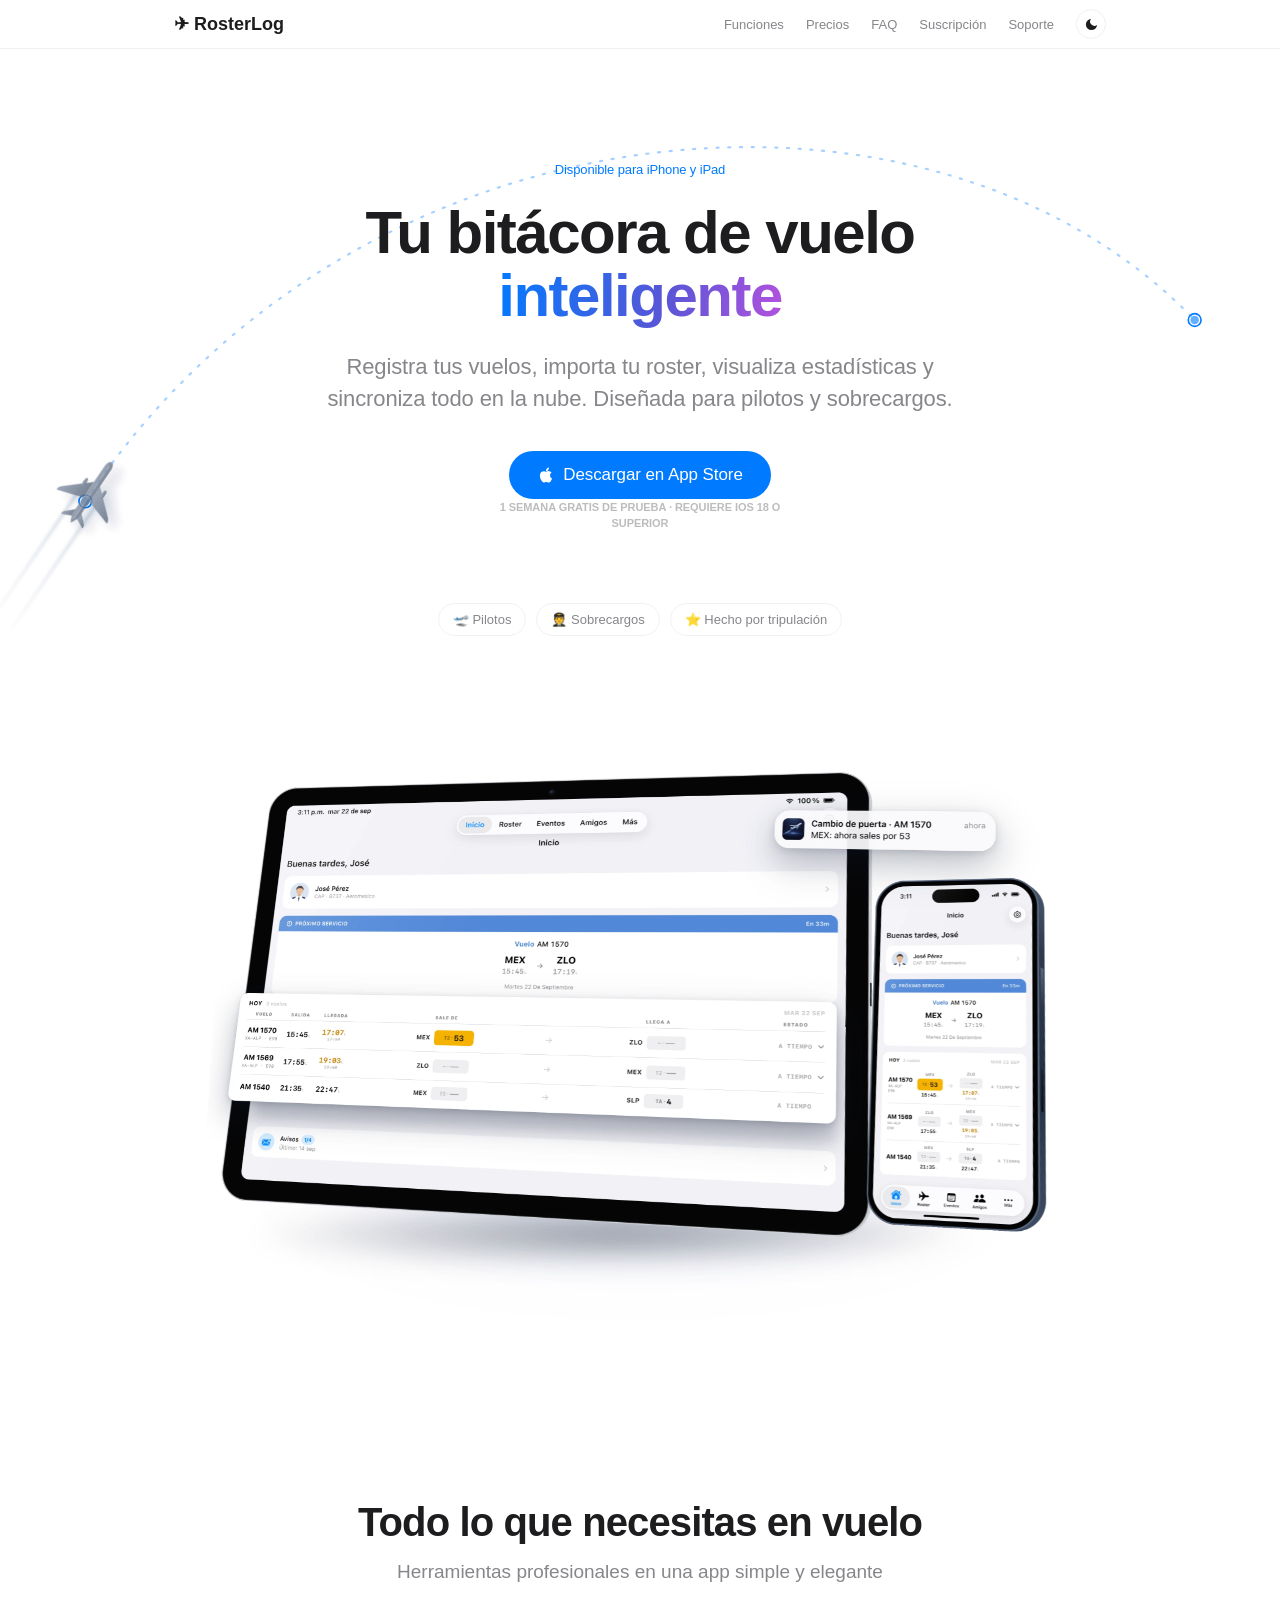
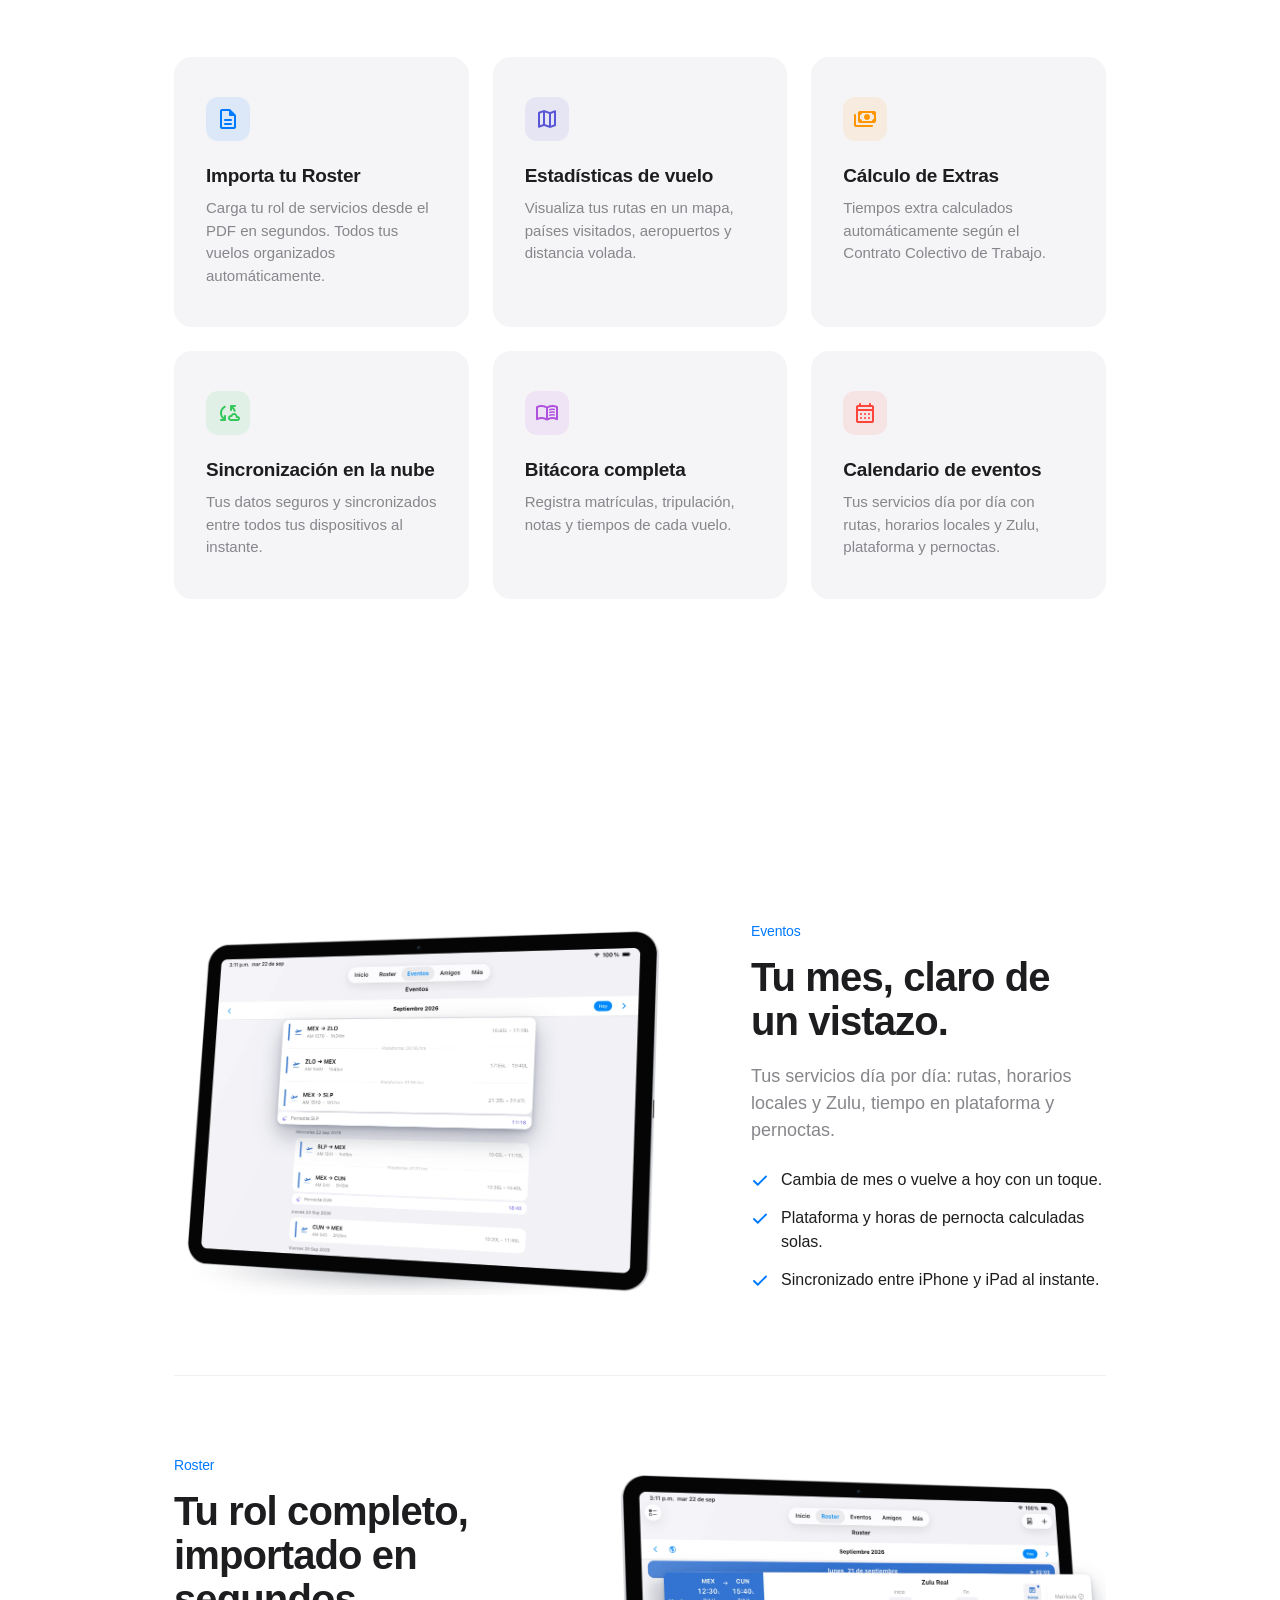
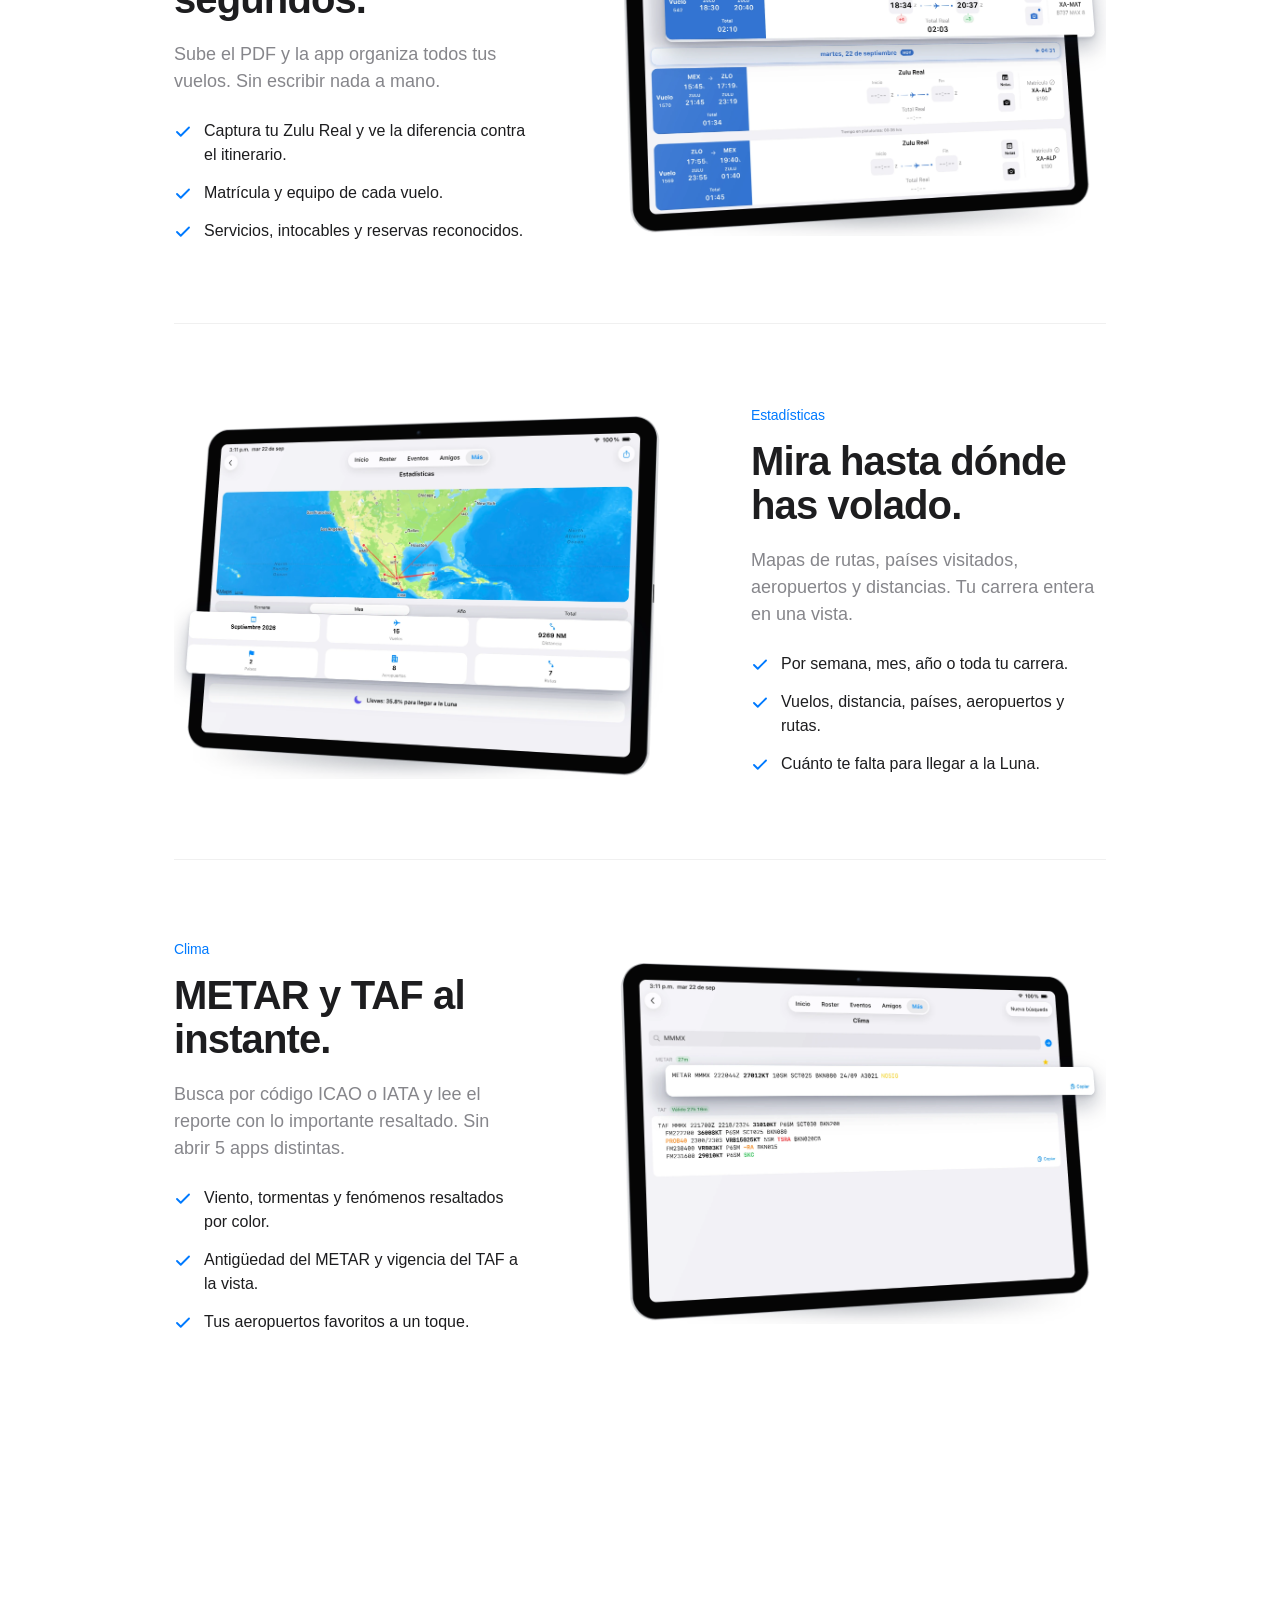
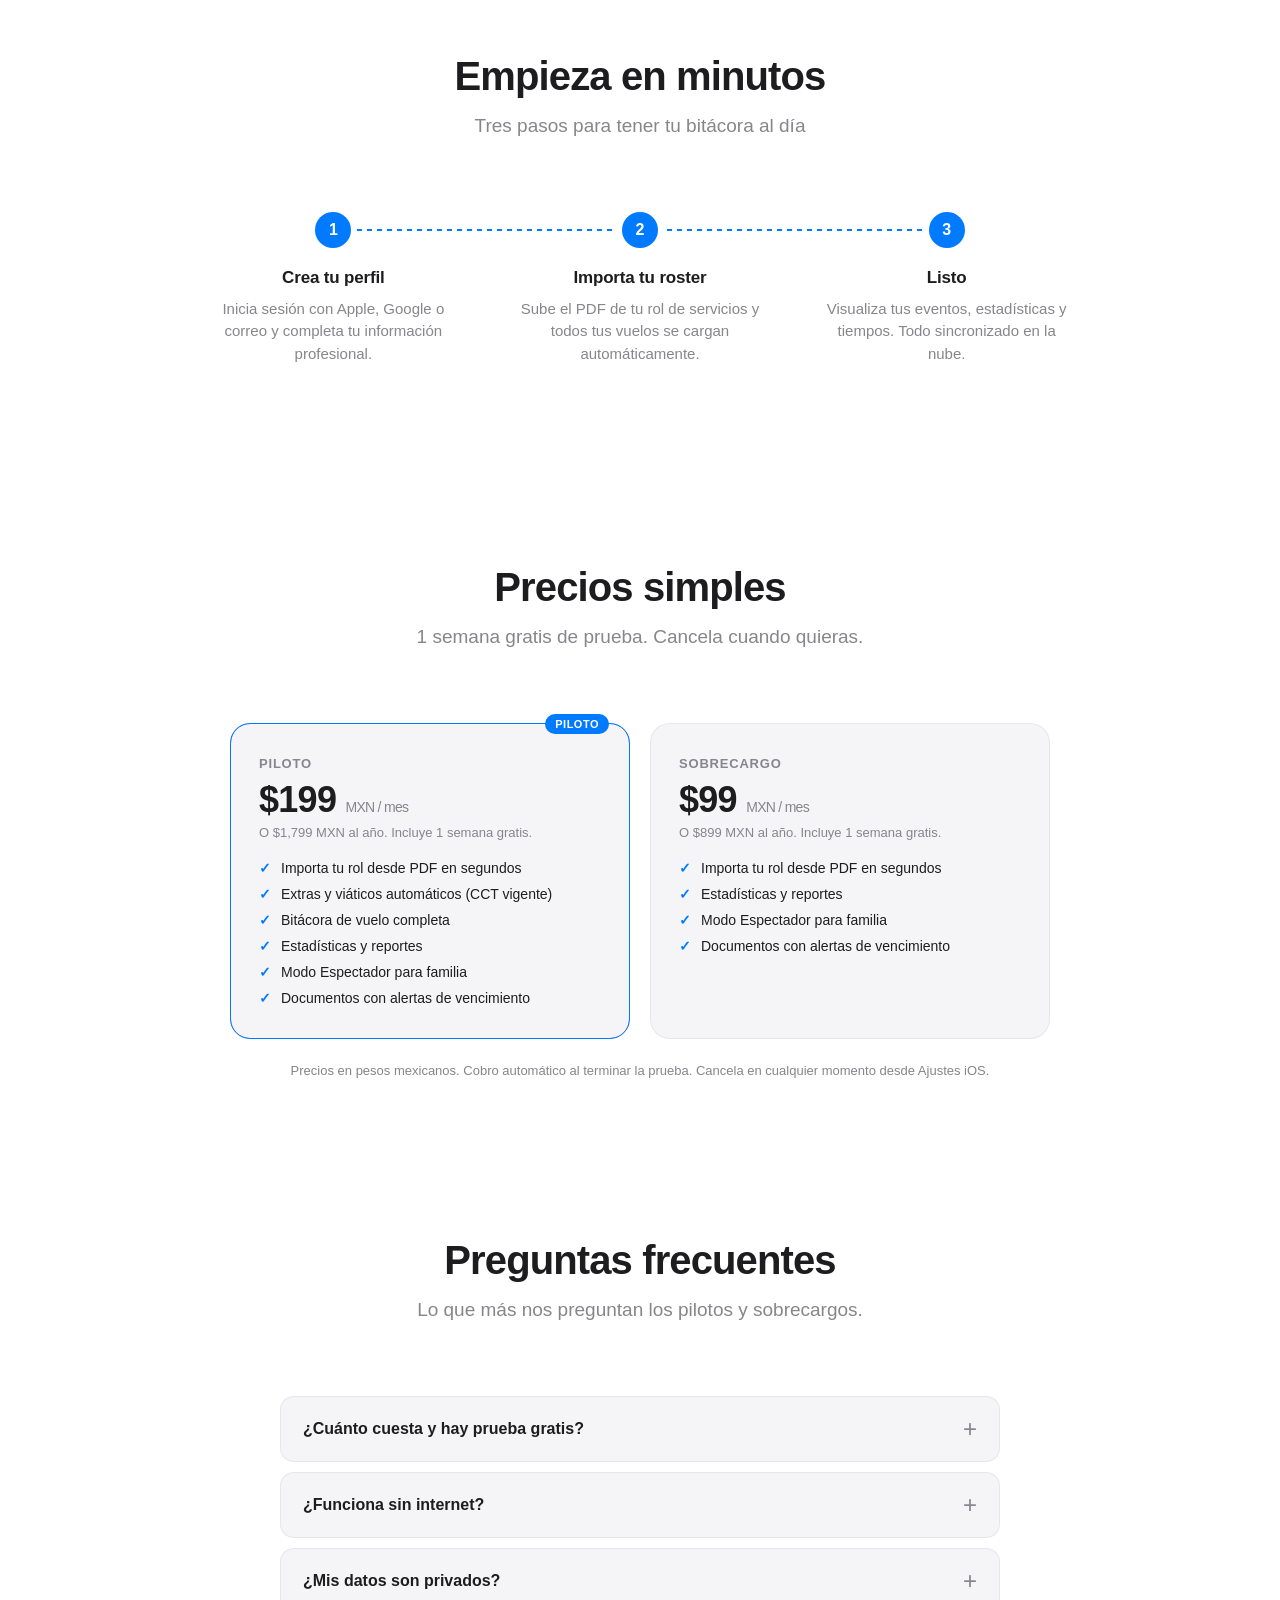
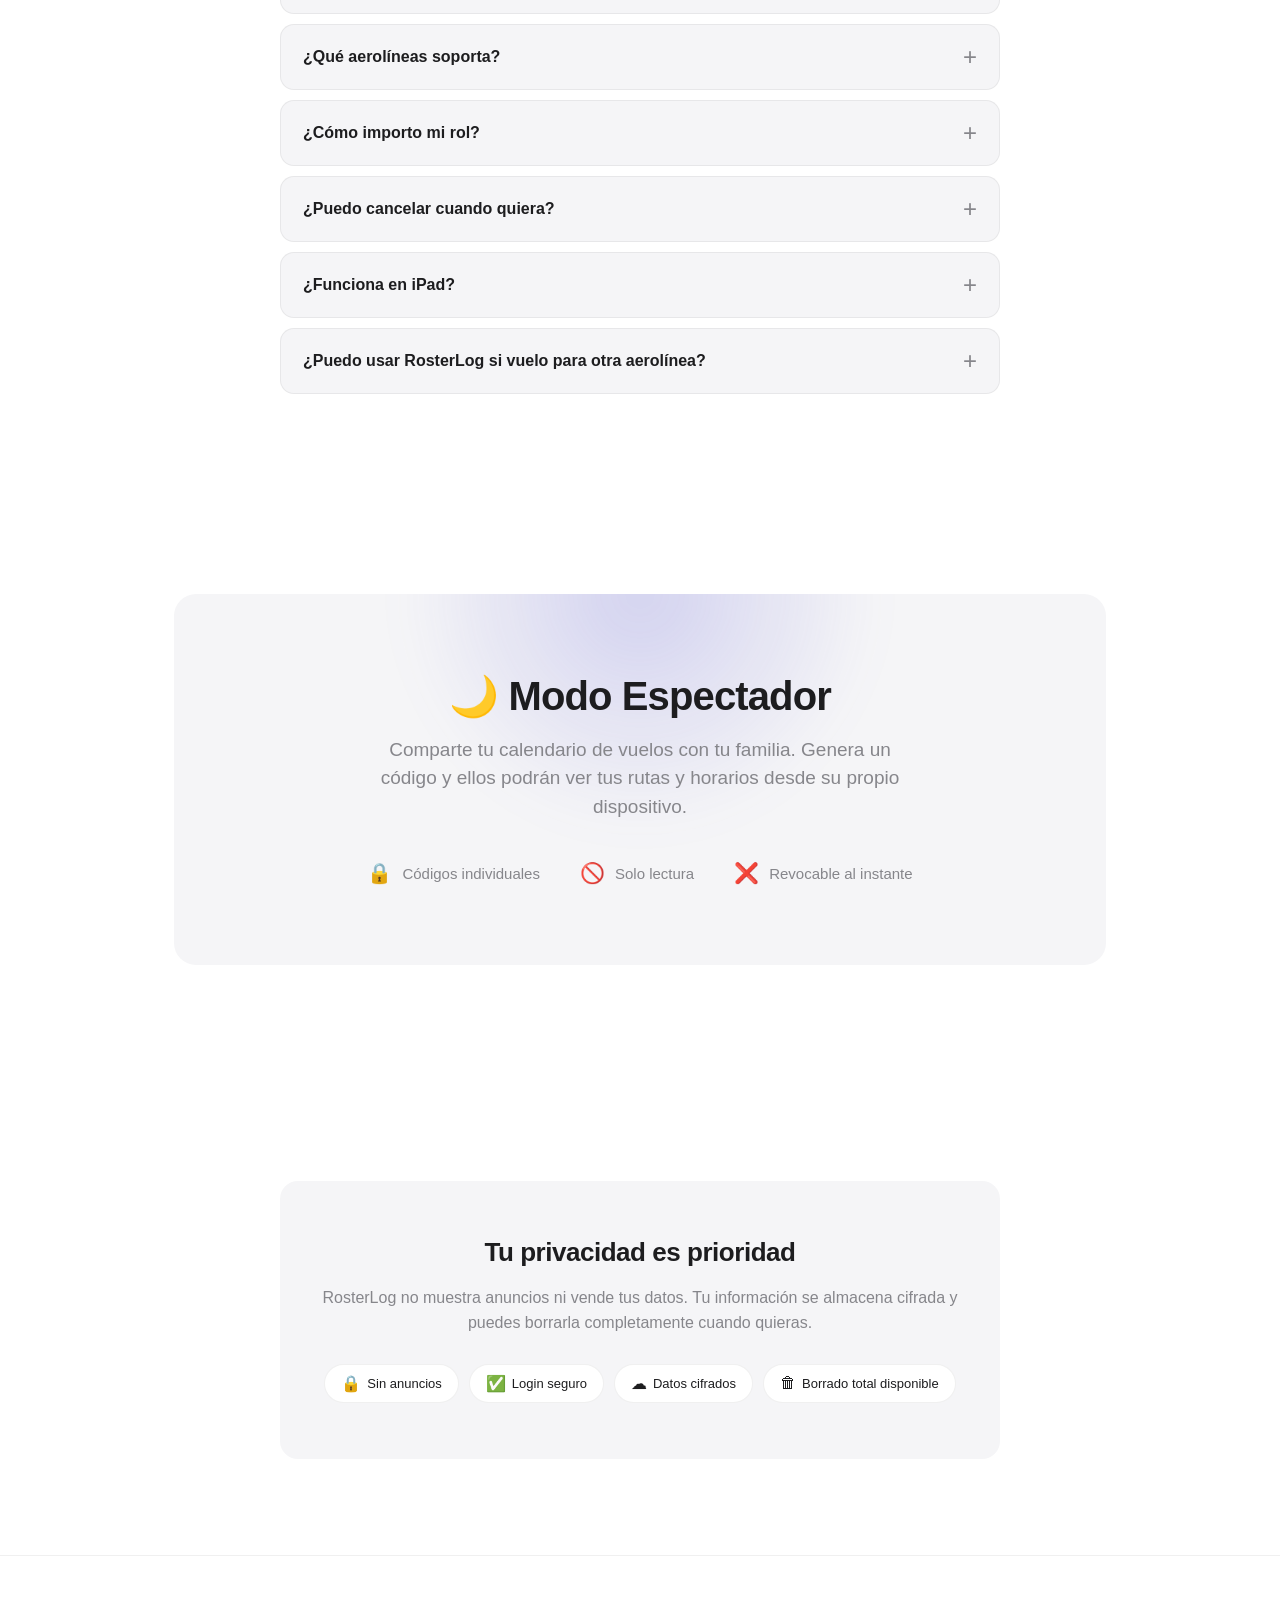
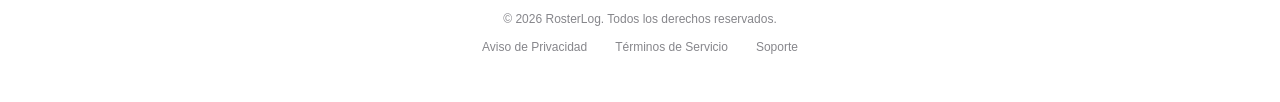
==== commit 56874f68: "feat(site): ruta genérica y jet realista en el hero - Quita las etiquetas MEX/CUN: la ruta queda sol" ====
--- a/index.html
+++ b/index.html
@@ -575,12 +575,40 @@
             <mask id="routeMask" maskUnits="userSpaceOnUse">
                 <path class="route-draw" pathLength="1" d="M 80 470 C 330 90, 870 40, 1120 300" fill="none" stroke="#fff" stroke-width="8"/>
             </mask>
+            <linearGradient id="jetGrad" x1="0" y1="-1" x2="0" y2="1" gradientUnits="objectBoundingBox">
+                <stop offset="0" class="jet-a"/><stop offset="0.5" class="jet-b"/><stop offset="1" class="jet-c"/>
+            </linearGradient>
+            <linearGradient id="trailGrad" x1="0" x2="1">
+                <stop offset="0" class="trail-0"/><stop offset="1" class="trail-1"/>
+            </linearGradient>
+            <filter id="jetSoft" x="-50%" y="-50%" width="200%" height="250%">
+                <feGaussianBlur in="SourceGraphic" stdDeviation="0.35" result="soft"/>
+                <feDropShadow in="soft" dx="0" dy="9" stdDeviation="5" flood-color="#0a2a5c" flood-opacity="0.22"/>
+            </filter>
+            <filter id="trailBlur" x="-10%" y="-300%" width="120%" height="700%"><feGaussianBlur stdDeviation="1.4"/></filter>
         </defs>
         <path id="heroRoute" class="route" d="M 80 470 C 330 90, 870 40, 1120 300" fill="none" stroke-width="2" stroke-dasharray="2 9" stroke-linecap="round" mask="url(#routeMask)"/>
-        <g class="apt"><circle class="ring" cx="80" cy="470" r="6"/><circle class="dot" cx="80" cy="470" r="4"/><text x="80" y="500" text-anchor="middle">MEX</text></g>
-        <g class="apt"><circle class="ring" cx="1120" cy="300" r="6"/><circle class="dot" cx="1120" cy="300" r="4"/><text x="1120" y="330" text-anchor="middle">CUN</text></g>
+        <g class="apt"><circle class="ring" cx="80" cy="470" r="6"/><circle class="dot" cx="80" cy="470" r="4"/></g>
+        <g class="apt"><circle class="ring" cx="1120" cy="300" r="6"/><circle class="dot" cx="1120" cy="300" r="4"/></g>
         <g class="plane" opacity="0">
-            <path transform="rotate(90) translate(-12,-12)" d="M21 16v-2l-8-5V3.5c0-.83-.67-1.5-1.5-1.5S10 2.67 10 3.5V9l-8 5v2l8-2.5V19l-2 1.5V22l3.5-1 3.5 1v-1.5L13 19v-5.5l8 2.5z"/>
+            <g transform="scale(1.05)">
+                <!-- Estelas detrás de los motores -->
+                <g class="contrail" filter="url(#trailBlur)">
+                    <rect x="-150" y="-11.2" width="148" height="2.4" rx="1.2" fill="url(#trailGrad)"/>
+                    <rect x="-150" y="8.8" width="148" height="2.4" rx="1.2" fill="url(#trailGrad)"/>
+                </g>
+                <!-- Jet de línea visto desde arriba, apunta a +x -->
+                <g class="jet" filter="url(#jetSoft)" fill="url(#jetGrad)">
+                    <path d="M8 -3 L-12 -25.5 Q-14 -27.6 -16.6 -27 L-9 -3 Z"/>
+                    <path d="M8 3 L-12 25.5 Q-14 27.6 -16.6 27 L-9 3 Z"/>
+                    <path d="M-21 -2.6 L-29 -11 Q-30.5 -12 -32.3 -11.4 L-28.2 -2.6 Z"/>
+                    <path d="M-21 2.6 L-29 11 Q-30.5 12 -32.3 11.4 L-28.2 2.6 Z"/>
+                    <ellipse cx="3" cy="-10" rx="4.4" ry="1.7"/>
+                    <ellipse cx="3" cy="10" rx="4.4" ry="1.7"/>
+                    <path d="M31 0 C31 -2.3 28.4 -3.3 24 -3.3 L-23 -3.3 C-28 -3.3 -32 -1.4 -34 0 C-32 1.4 -28 3.3 -23 3.3 L24 3.3 C28.4 3.3 31 2.3 31 0 Z"/>
+                    <path class="spine" d="M27 0 L-30 0" fill="none" stroke-width="0.8"/>
+                </g>
+            </g>
             <animateMotion dur="11s" begin="2s" repeatCount="indefinite" rotate="auto" calcMode="spline" keyTimes="0;1" keySplines="0.45 0 0.55 1"><mpath href="#heroRoute"/></animateMotion>
             <animate attributeName="opacity" values="0;1;1;0" keyTimes="0;0.08;0.9;1" dur="11s" begin="2s" repeatCount="indefinite"/>
         </g>
--- a/assets/motion.css
+++ b/assets/motion.css
@@ -36,11 +36,22 @@
     transform-box: fill-box; transform-origin: center;
     animation: ring 2.8s ease-out infinite;
 }
-.hero-sky .apt text {
-    fill: var(--text-secondary); font: 600 13px -apple-system, BlinkMacSystemFont, sans-serif;
-    letter-spacing: 0.08em; opacity: 0.7;
-}
-.hero-sky .plane path { fill: currentColor; }
+/* Jet: degradado gris-azulado discreto, leve difuminado y estelas */
+.hero-sky {
+    --jet-a: #c3ccd9; --jet-b: #8794a8; --jet-c: #5d6a7e;
+    --trail: rgba(120, 140, 170, 0.45);
+}
+@media (prefers-color-scheme: dark) {
+    :root:not([data-theme="light"]) .hero-sky { --jet-a: #eef2f8; --jet-b: #b4bfcf; --jet-c: #7f8ba0; --trail: rgba(200, 215, 240, 0.35); }
+}
+[data-theme="dark"] .hero-sky { --jet-a: #eef2f8; --jet-b: #b4bfcf; --jet-c: #7f8ba0; --trail: rgba(200, 215, 240, 0.35); }
+.hero-sky .plane .jet { opacity: 0.88; }
+.hero-sky .plane .spine { stroke: var(--jet-a); opacity: 0.6; }
+.hero-sky .jet-a { stop-color: var(--jet-a); }
+.hero-sky .jet-b { stop-color: var(--jet-b); }
+.hero-sky .jet-c { stop-color: var(--jet-c); }
+.hero-sky .trail-0 { stop-color: var(--trail); stop-opacity: 0; }
+.hero-sky .trail-1 { stop-color: var(--trail); stop-opacity: 1; }
 @keyframes routeDraw { to { stroke-dashoffset: 0; } }
 @keyframes ring {
     0% { transform: scale(0.6); opacity: 0.6; }
@@ -48,7 +59,6 @@
 }
 @media (max-width: 600px) {
     .hero-sky { height: 520px; aspect-ratio: auto; }
-    .hero-sky .apt text { display: none; }
 }
 
 /* ── Hero: entrada escalonada ── */
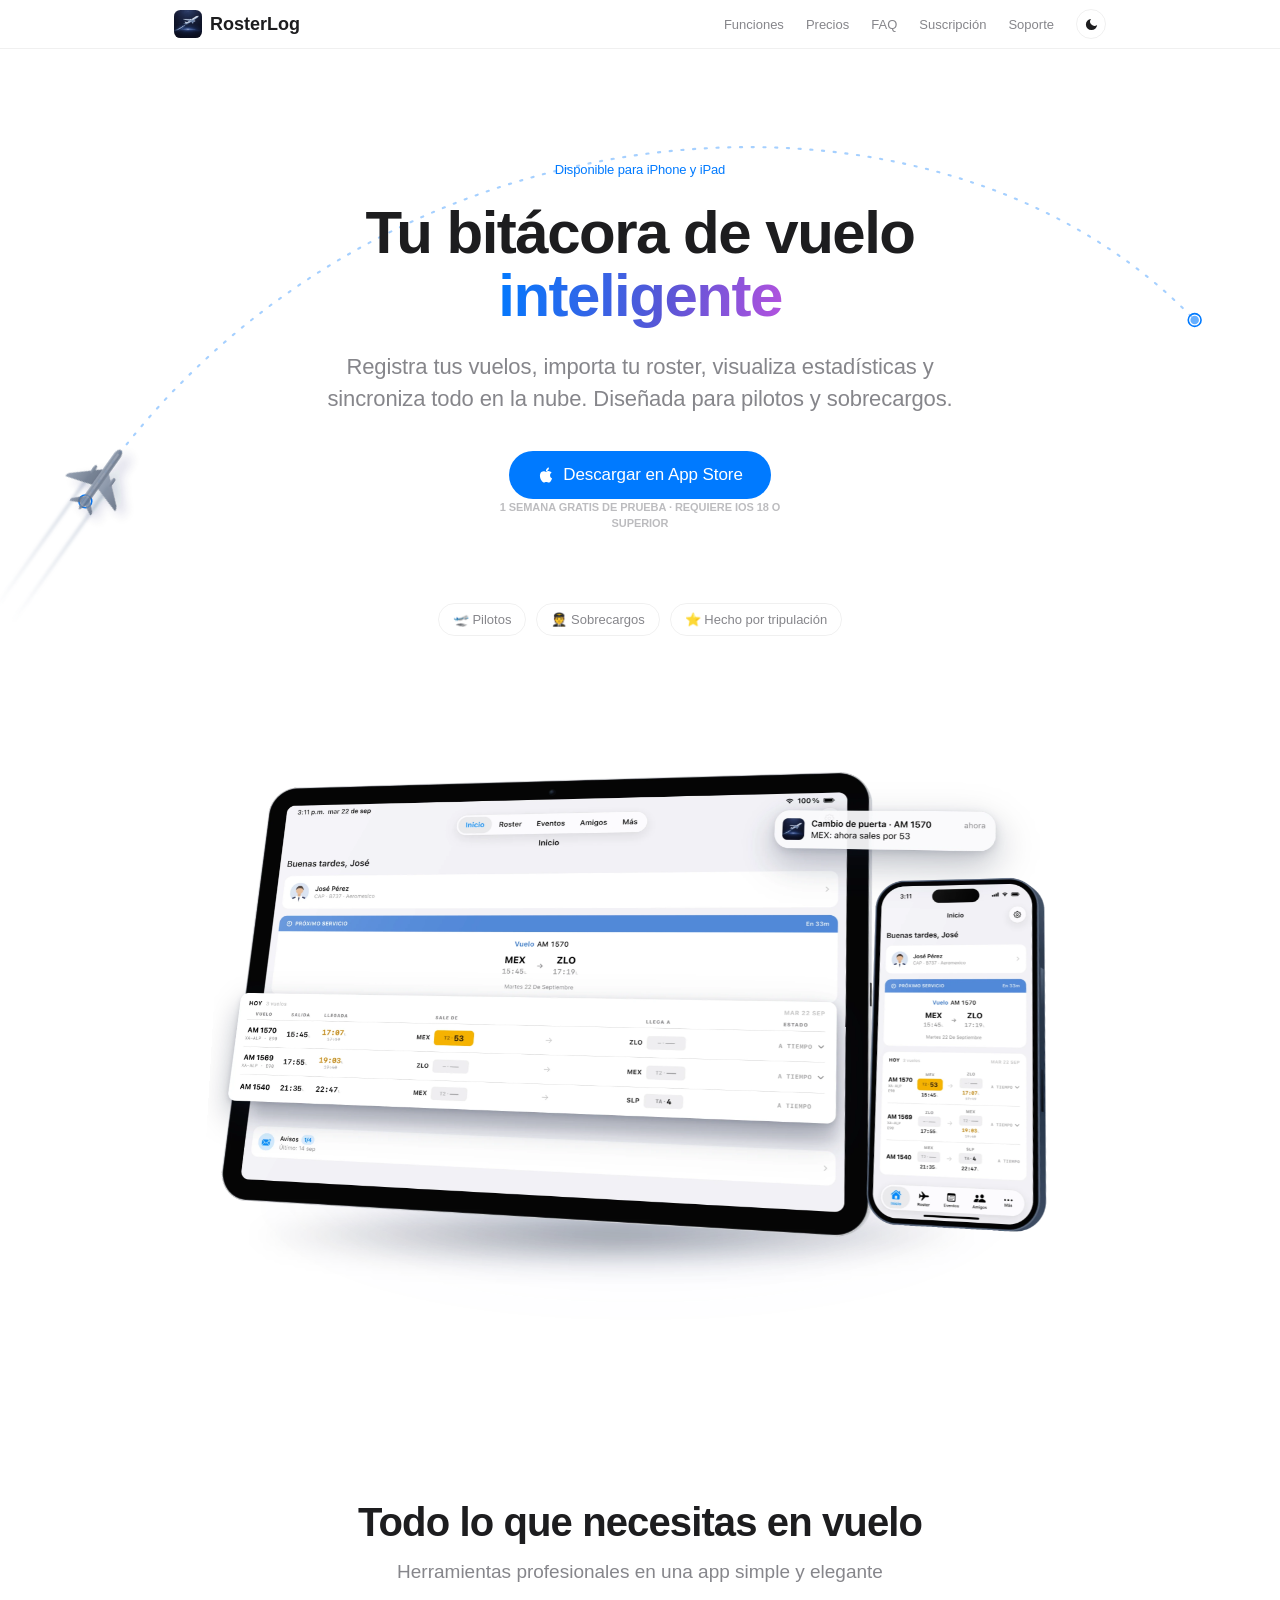
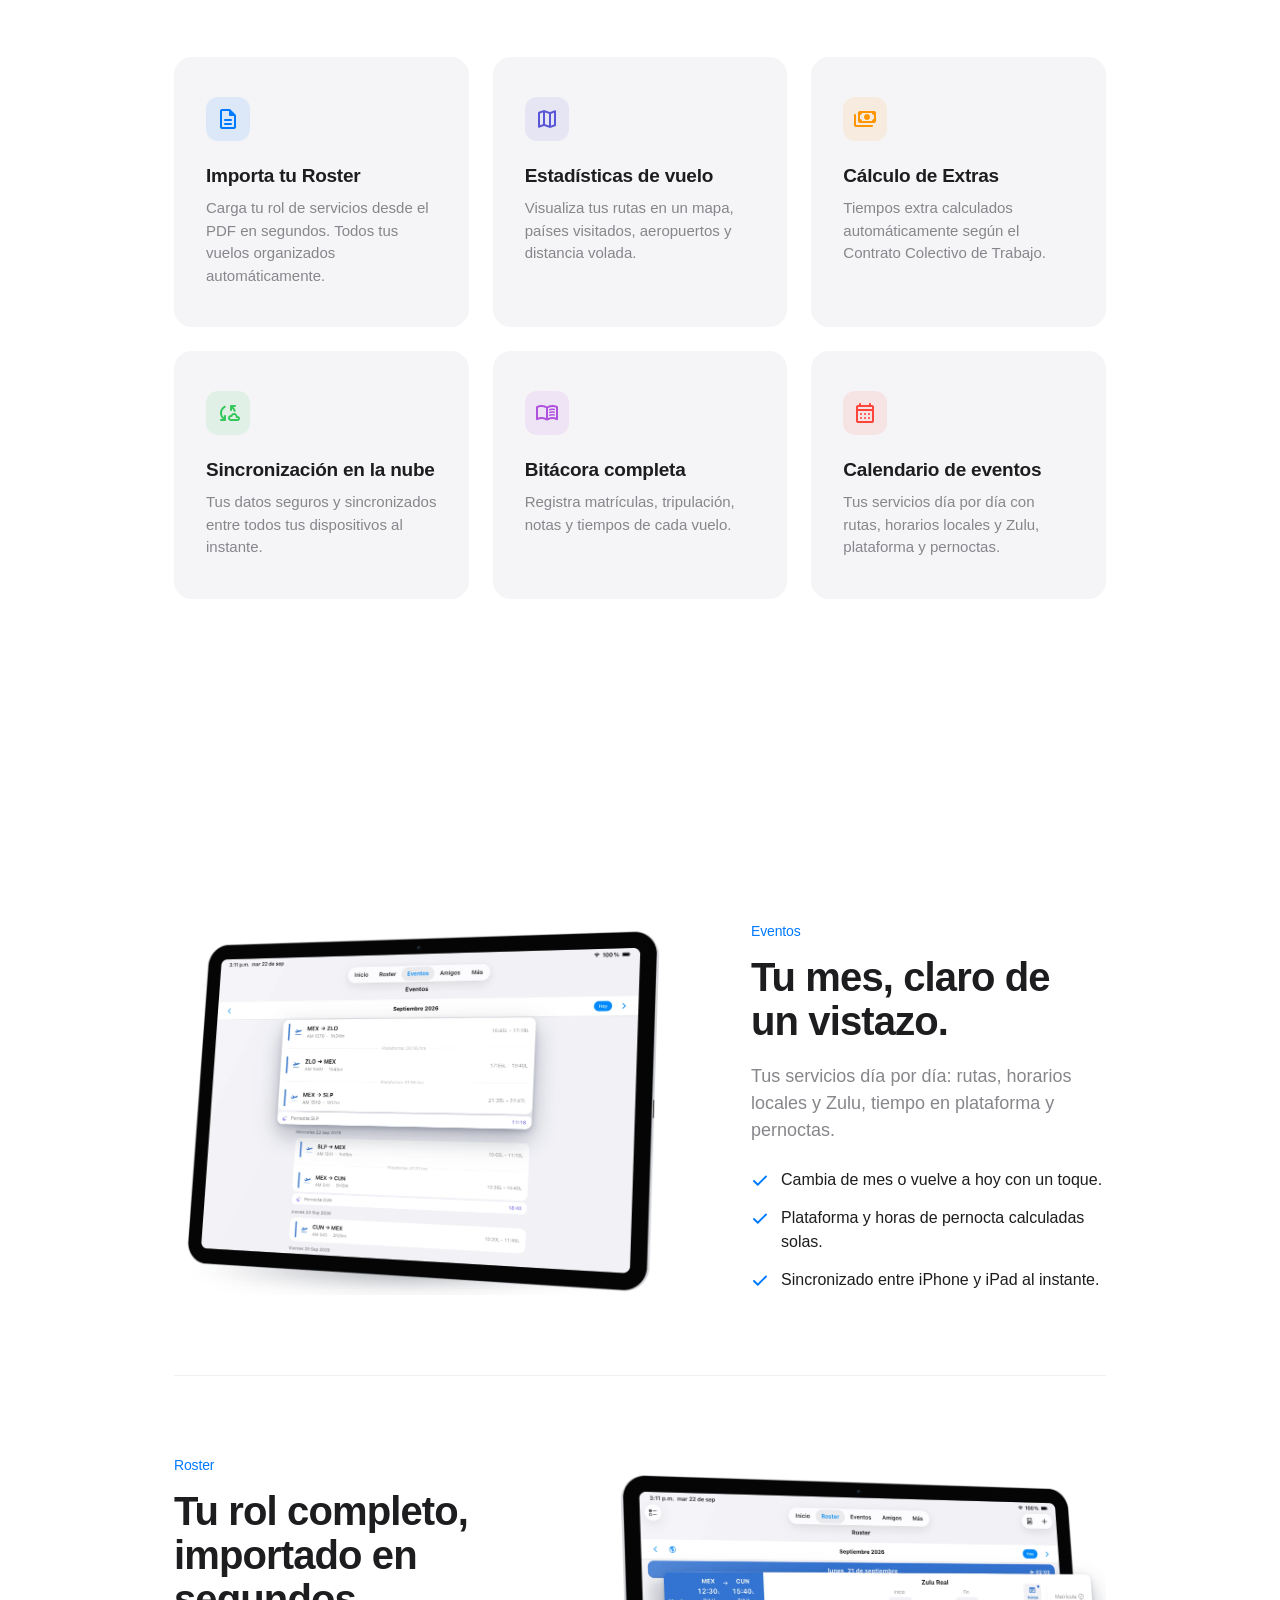
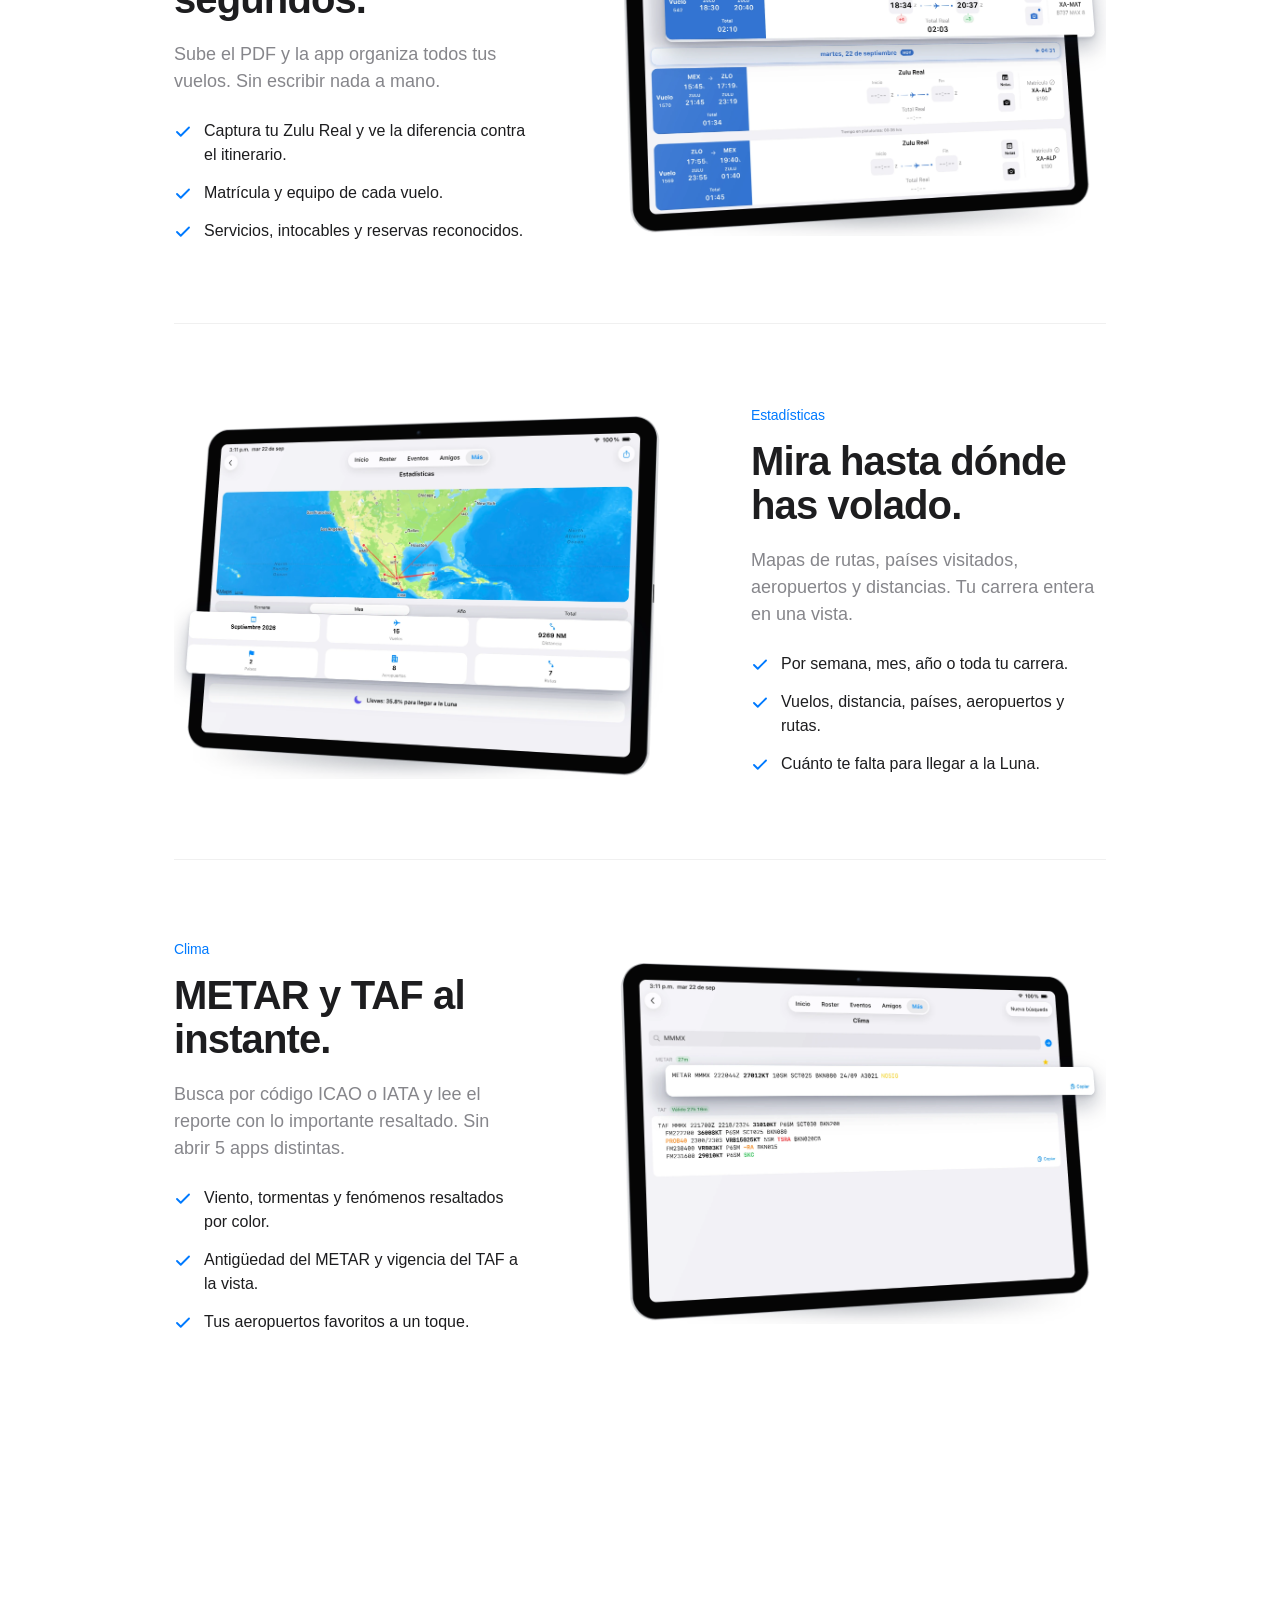
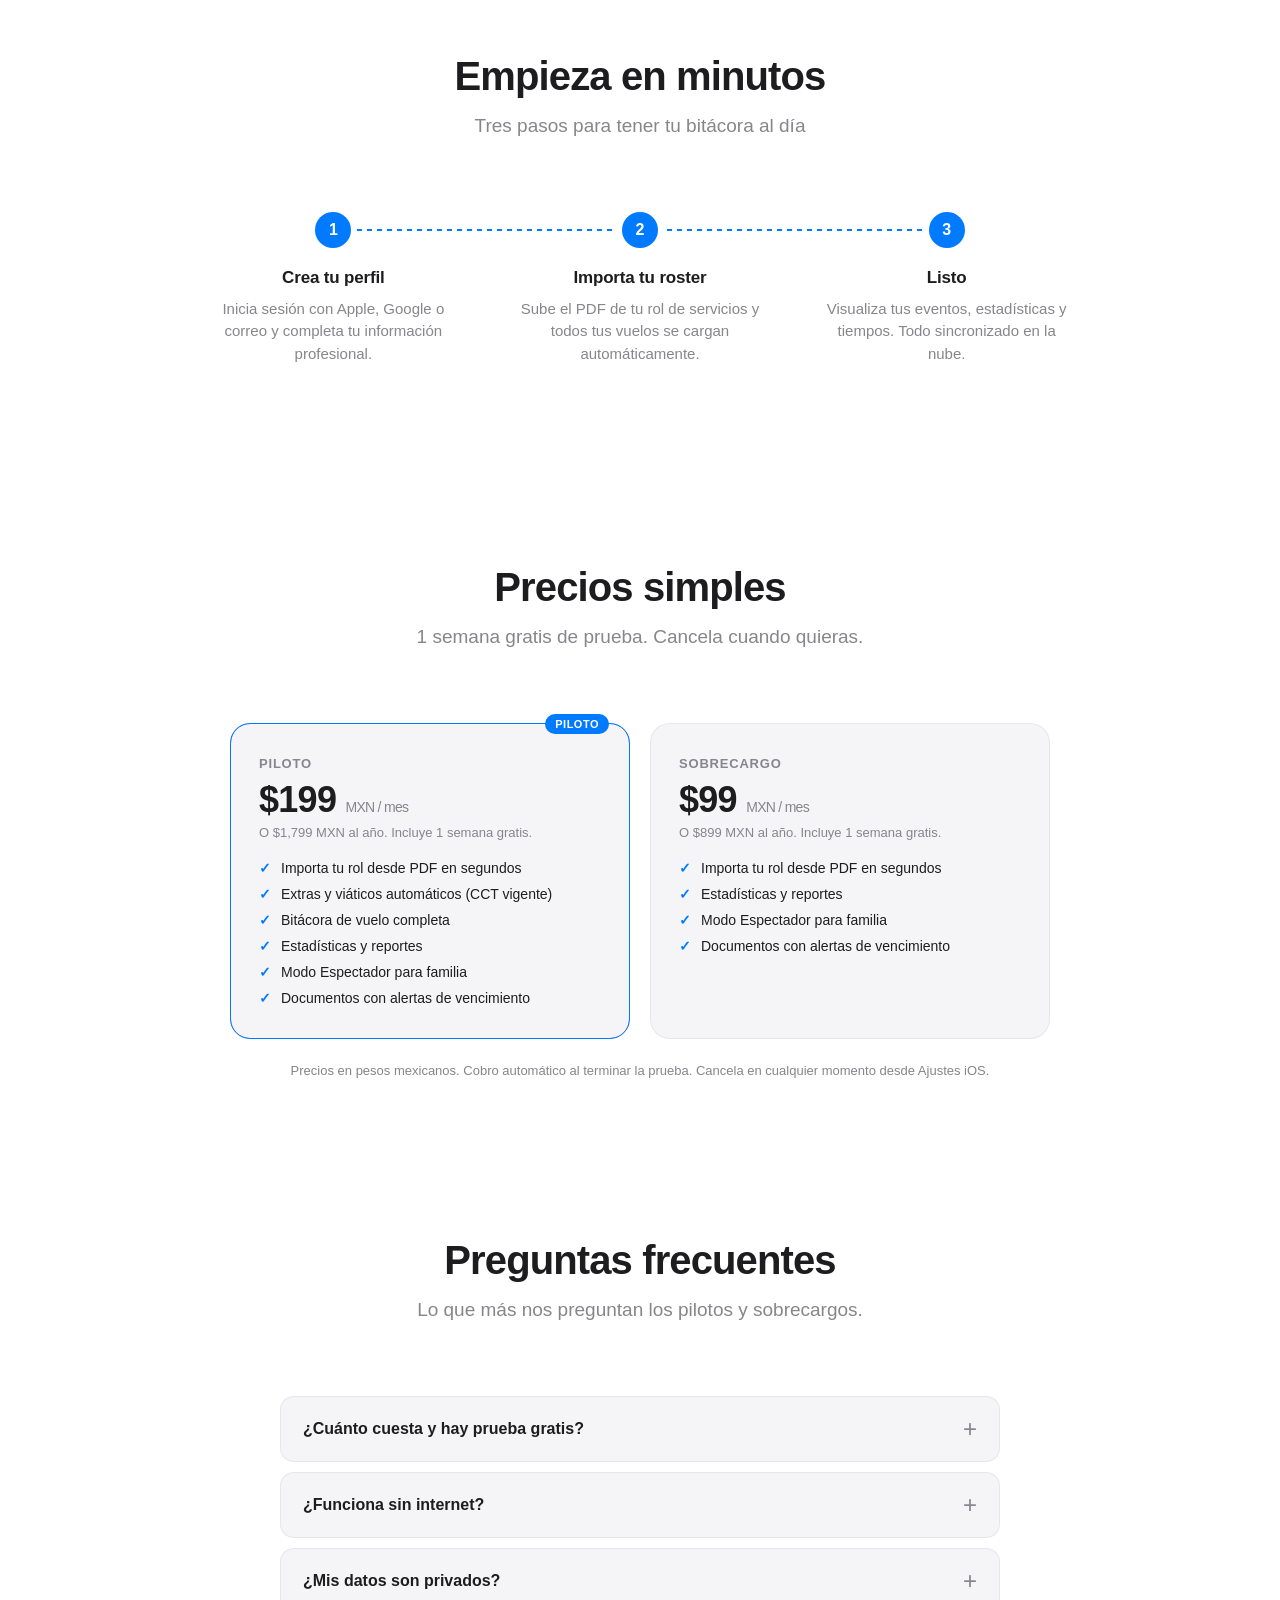
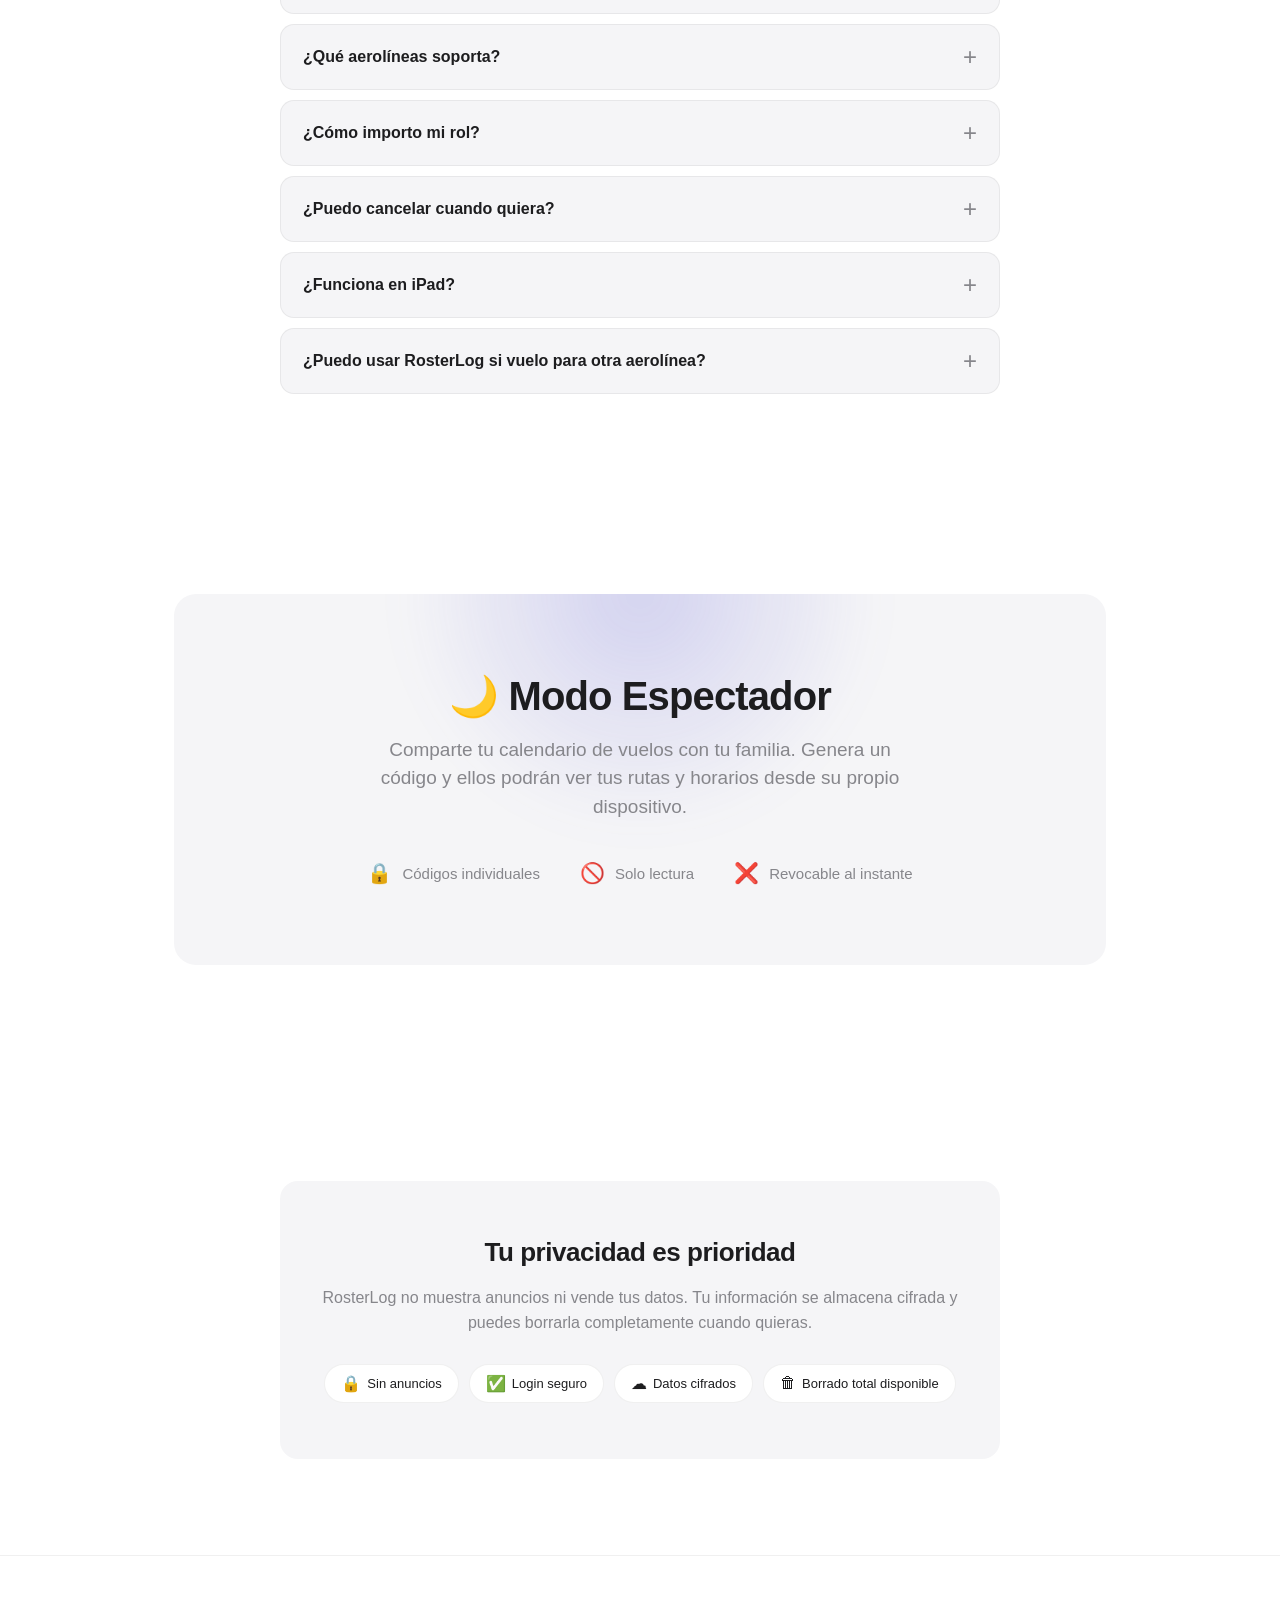
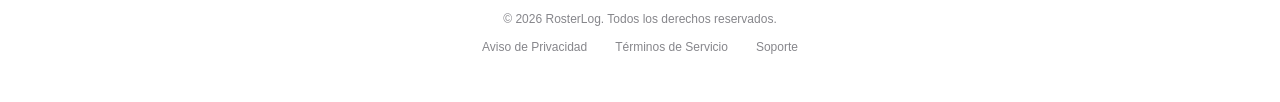
==== commit 81918fbf: "marca: logo oficial en todo el sitio — íconos en todas las páginas, encabezado con el logo y vista p" ====
--- a/index.html
+++ b/index.html
@@ -4,6 +4,9 @@
     <meta charset="UTF-8">
     <meta name="viewport" content="width=device-width, initial-scale=1.0">
     <title>RosterLog — Tu bitácora de vuelo inteligente</title>
+    <link rel="icon" href="/favicon.ico" sizes="any">
+    <link rel="icon" type="image/png" sizes="48x48" href="/assets/favicon-48.png">
+    <link rel="apple-touch-icon" href="/assets/apple-touch-icon.png">
     <meta name="description" content="Registra tus vuelos, importa tu roster, calcula tiempos extra y sincroniza todo en la nube. Diseñada para pilotos y sobrecargos.">
     <meta name="theme-color" content="#007aff">
     <link rel="canonical" href="https://rosterlog.app/">
@@ -13,7 +16,7 @@
     <meta property="og:title" content="RosterLog — Tu bitácora de vuelo inteligente">
     <meta property="og:description" content="Importa tu roster, calcula tiempos extra y mantén tu bitácora sincronizada. Para pilotos y sobrecargos.">
     <meta property="og:url" content="https://rosterlog.app/">
-    <meta property="og:image" content="https://rosterlog.app/assets/og-image.svg">
+    <meta property="og:image" content="https://rosterlog.app/assets/og-image.png">
     <meta property="og:image:width" content="1200">
     <meta property="og:image:height" content="630">
     <meta property="og:locale" content="es_MX">
@@ -21,7 +24,7 @@
     <meta name="twitter:card" content="summary_large_image">
     <meta name="twitter:title" content="RosterLog — Tu bitácora de vuelo inteligente">
     <meta name="twitter:description" content="Importa tu roster, calcula tiempos extra y mantén tu bitácora sincronizada.">
-    <meta name="twitter:image" content="https://rosterlog.app/assets/og-image.svg">
+    <meta name="twitter:image" content="https://rosterlog.app/assets/og-image.png">
     <!-- Analytics (privacy-friendly, sin cookies) -->
     <script defer data-domain="rosterlog.app" src="https://plausible.io/js/script.js"></script>
     <style>
@@ -553,7 +556,7 @@
 
 <nav class="site-nav">
     <div class="container">
-        <a href="/" class="logo">&#9992; RosterLog</a>
+        <a href="/" class="logo"><img src="/assets/app-icon.webp" width="28" height="28" alt="">RosterLog</a>
         <div class="nav-links">
             <a href="#features">Funciones</a>
             <a href="#pricing">Precios</a>
--- a/assets/shared.css
+++ b/assets/shared.css
@@ -67,6 +67,7 @@
     text-decoration: none; display: flex; align-items: center; gap: 8px;
     white-space: nowrap;
 }
+.logo img { width: 28px; height: 28px; border-radius: 22.5%; flex: none; }
 nav.site-nav .nav-links {
     display: flex; gap: 22px; align-items: center;
     flex: 1; justify-content: flex-end;
